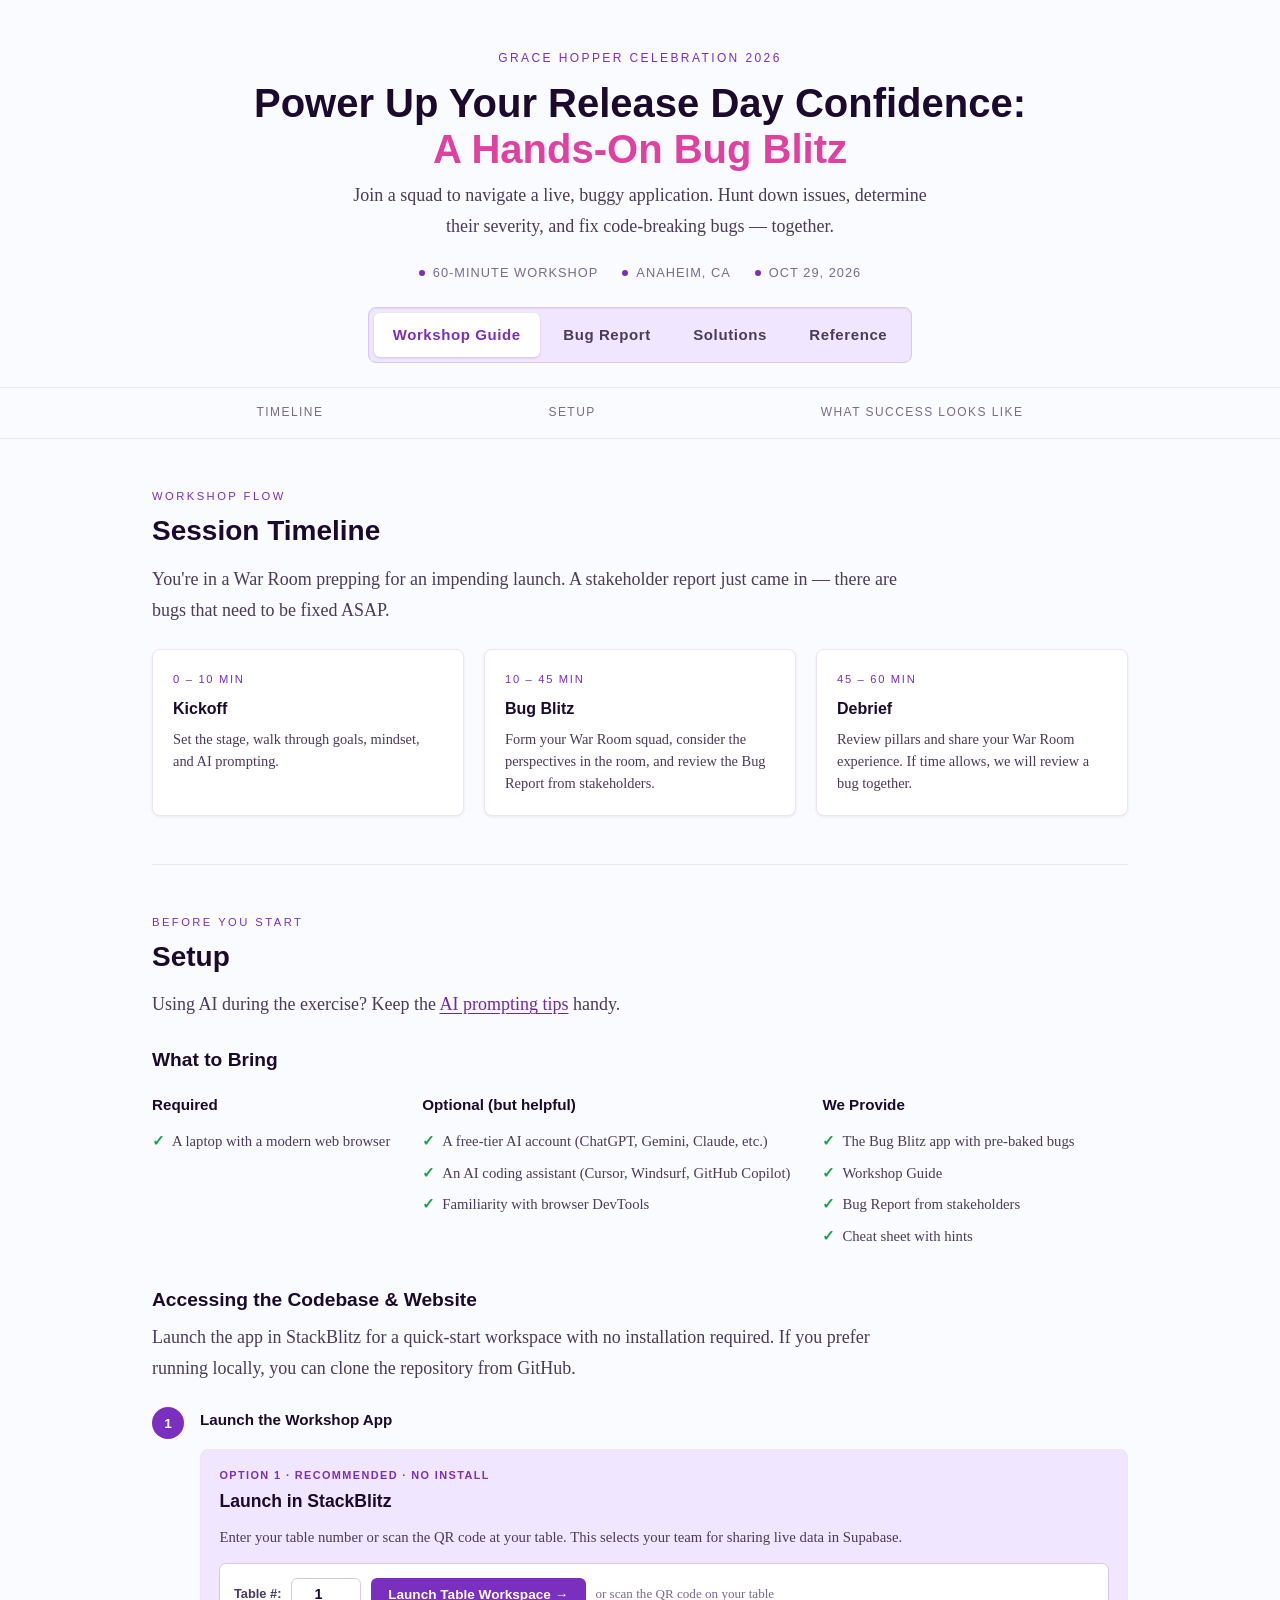
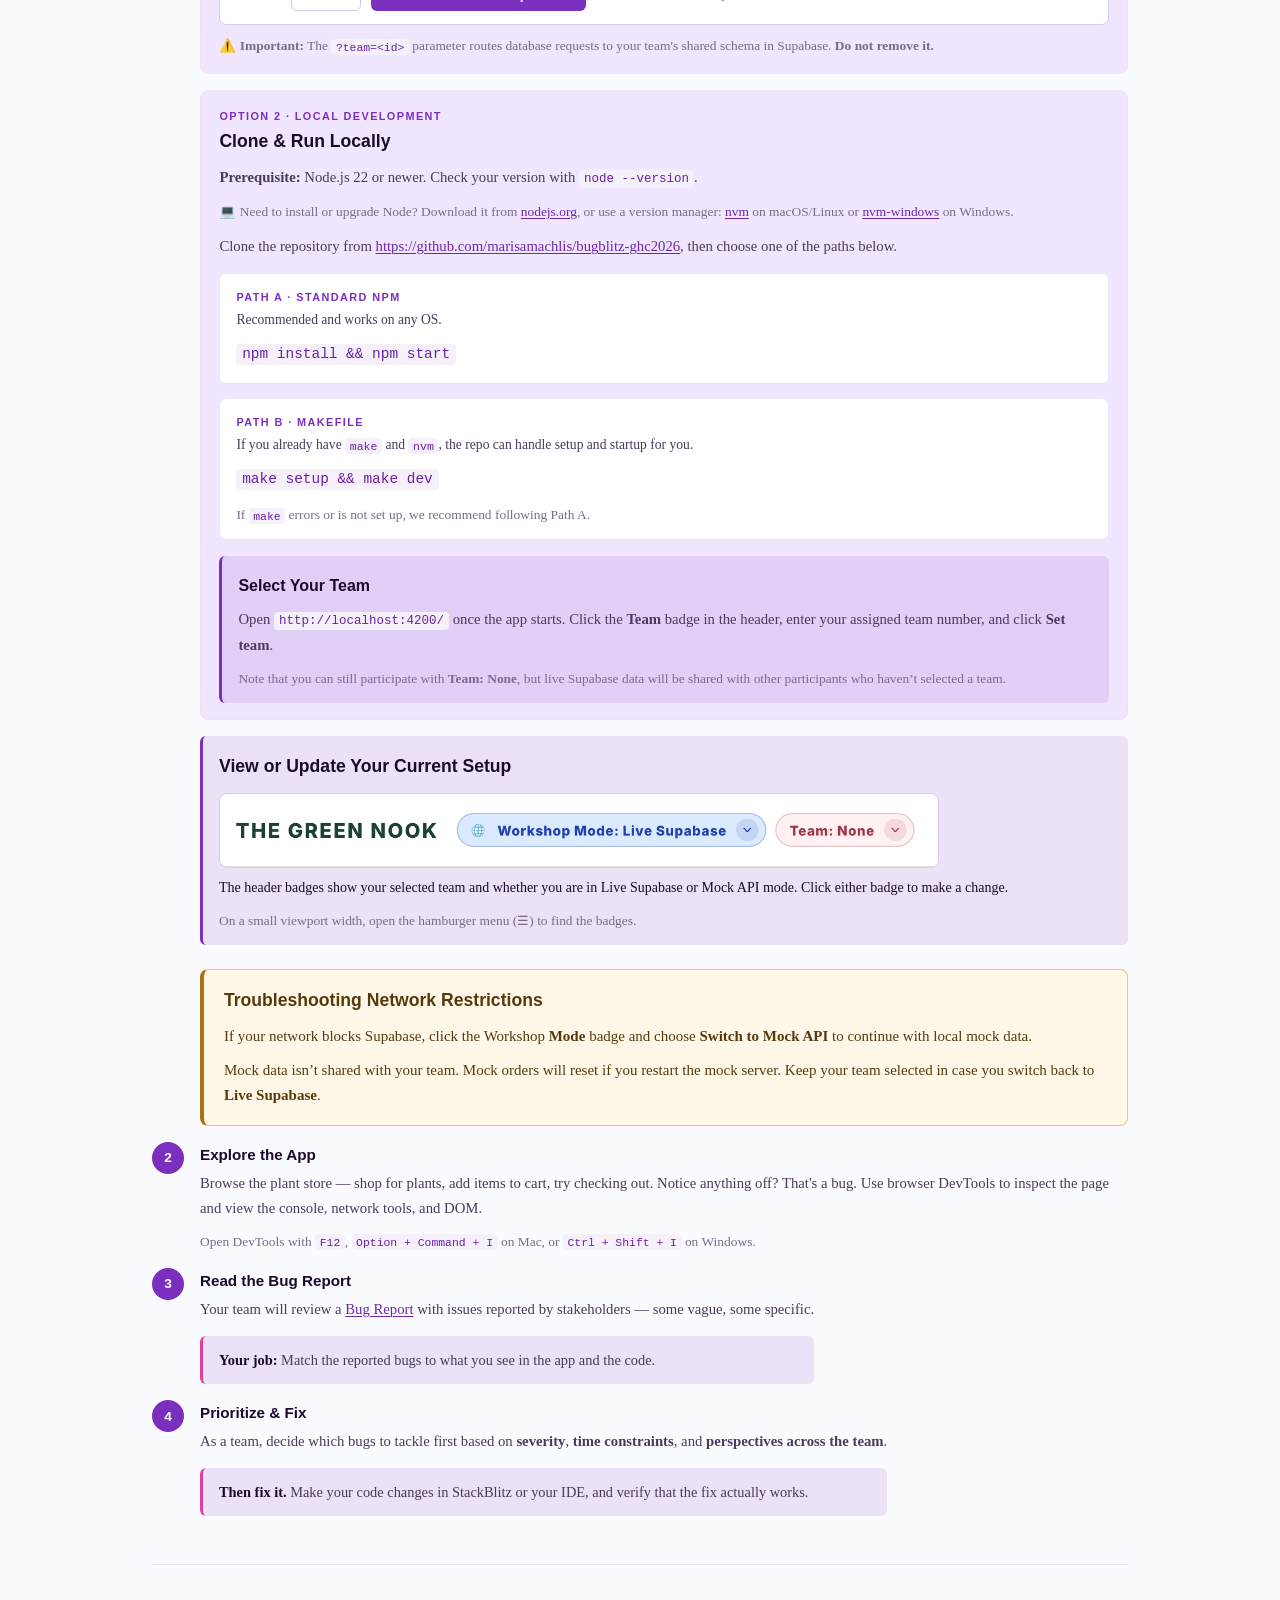
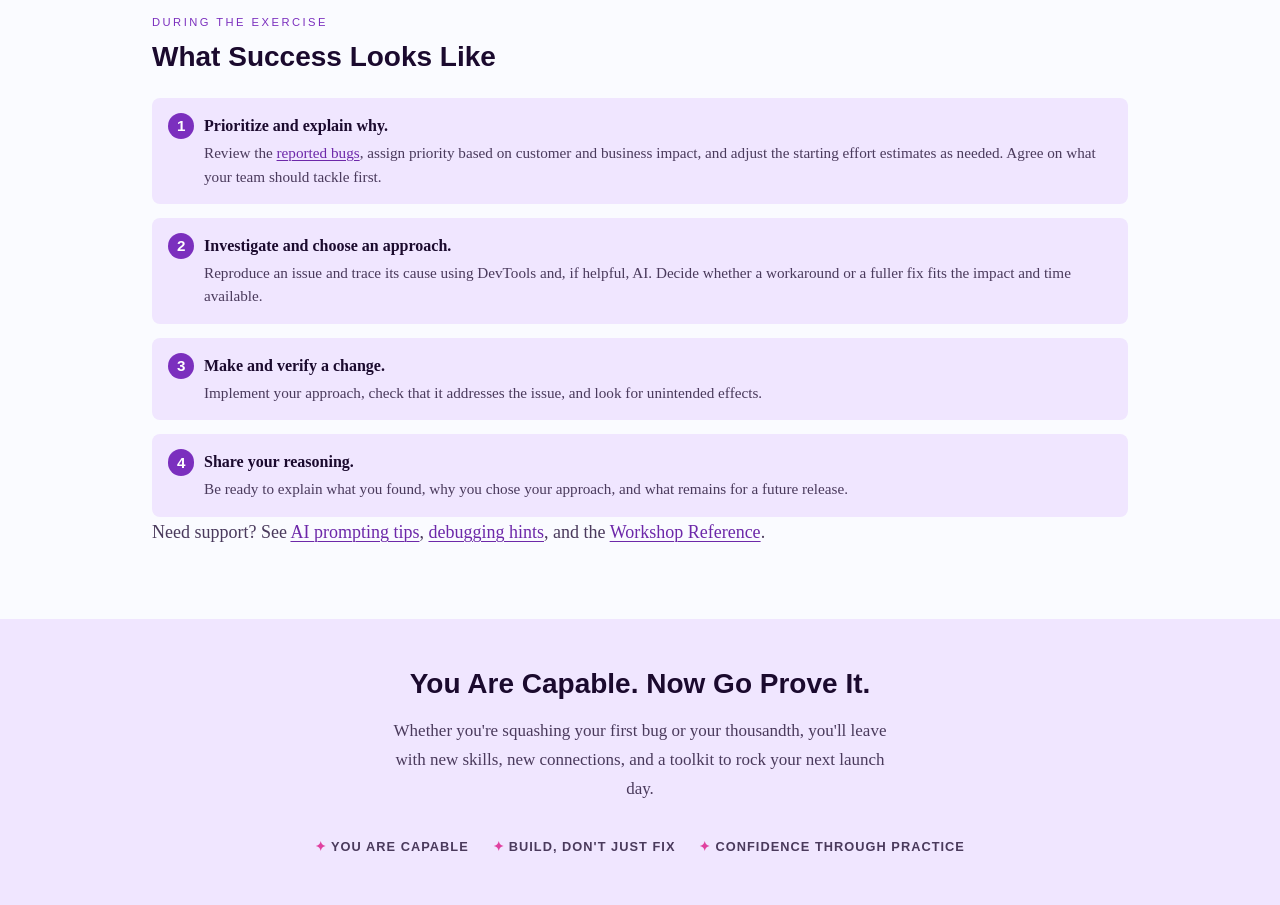
==== index.html @ c5ded57e "add hints and move some info to reference page" ====
<!DOCTYPE html>
<html data-page="index">
<meta charset="utf-8">
<meta name="viewport" content="width=device-width, initial-scale=1">
<title>BugBlitz Workshop Guide</title>
<link rel="stylesheet" href="styles.css">

<script src="app.js" defer></script>

<!-- Masthead -->
<div class="masthead">
  <div class="masthead-eyebrow">Grace Hopper Celebration 2026</div>
  <h1>Power Up Your Release Day Confidence:<br><em>A Hands-On Bug Blitz</em></h1>
  <p class="masthead-sub">Join a squad to navigate a live, buggy application. Hunt down issues, determine their severity, and fix code-breaking bugs — together.</p>
  <div class="masthead-meta">
    <span>60-Minute Workshop</span>
    <span>Anaheim, CA</span>
    <span>Oct 29, 2026</span>
  </div>
  <nav class="guide-nav" aria-label="Workshop guides">
    <a href="index.html" aria-current="page">Workshop Guide</a>
    <a href="bugs.html">Bug Report</a>
    <a href="solutions.html">Solutions</a>
    <a href="reference.html">Reference</a>
  </nav>
</div>

<!-- Section Nav -->
<nav class="section-nav" aria-label="Page sections">
  <div class="section-nav-inner">
    <a href="#timeline">Timeline</a>
    <a href="#setup">Setup</a>
    <a href="#exercise">What Success Looks Like</a>
  </div>
</nav>

<div class="content">

  <!-- Timeline -->
  <section id="timeline">
    <div class="section-label">Workshop Flow</div>
    <h2>Session Timeline</h2>
    <p class="lead">You're in a War Room prepping for an impending launch. A stakeholder report just came in — there are bugs that need to be fixed ASAP.</p>

    <div class="timeline">
      <div class="timeline-step">
        <div class="timeline-step-time">0 – 10 min</div>
        <h3>Kickoff</h3>
        <p>Set the stage, walk through goals, mindset, and AI prompting.</p>
      </div>
      <div class="timeline-step">
        <div class="timeline-step-time">10 – 45 min</div>
        <h3>Bug Blitz</h3>
        <p>Form your War Room squad, consider the perspectives in the room, and review the Bug Report from stakeholders.</p>
      </div>
      <div class="timeline-step">
        <div class="timeline-step-time">45 – 60 min</div>
        <h3>Debrief</h3>
        <p>Review pillars and share your War Room experience. If time allows, we will review a bug together.</p>
      </div>
    </div>
  </section>

  <!-- Setup (includes What to Bring + Accessing the Codebase) -->
  <section id="setup">
    <div class="section-label">Before You Start</div>
    <h2>Setup</h2>
    <p class="lead">Using AI during the exercise? Keep the <a href="reference.html#ai-tips">AI prompting tips</a> handy.</p>

    <h3 class="setup-subhead">What to Bring</h3>
    <div class="supplies-row">
      <div class="supplies-col">
        <h3>Required</h3>
        <ul>
          <li>A laptop with a modern web browser</li>
        </ul>
      </div>
      <div class="supplies-col">
        <h3>Optional (but helpful)</h3>
        <ul>
          <li>A free-tier AI account (ChatGPT, Gemini, Claude, etc.)</li>
          <li>An AI coding assistant (Cursor, Windsurf, GitHub Copilot)</li>
          <li>Familiarity with browser DevTools</li>
        </ul>
      </div>
      <div class="supplies-col">
        <h3>We Provide</h3>
        <ul>
          <li>The Bug Blitz app with pre-baked bugs</li>
          <li>Workshop Guide</li>
          <li>Bug Report from stakeholders</li>
          <li>Cheat sheet with hints</li>
        </ul>
      </div>
    </div>

    <h3 class="setup-subhead">Accessing the Codebase &amp; Website</h3>
    <p class="lead">Launch the app in StackBlitz for a quick-start workspace with no installation required. If you prefer running locally, you can clone the repository from GitHub.</p>

    <div class="setup-steps">

      <!-- Step 1: Launch -->
      <div class="setup-step">
        <div class="setup-step-content">
          <h3>Launch the Workshop App</h3>

          <div class="setup-option">
            <div class="setup-option-label">Option 1 · Recommended · No Install</div>
            <h4>Launch in StackBlitz</h4>

            <p>
              Enter your table number or scan the QR code at your table.
              This selects your team for sharing live data in Supabase.
            </p>

            <!-- Table Number Launcher -->
            <div class="table-launcher">
              <div class="table-launcher-row">
                <label for="table-input">Table #:</label>

                <input 
                  id="table-input" 
                  type="number" 
                  min="1" 
                  max="50"
                  value="1" 
                  aria-describedby="table-input-error"
                />

                <button 
                  type="button" 
                  data-launch-stackblitz
                >
                  Launch Table Workspace →
                </button>

                <span class="table-launcher-alt">
                  or scan the QR code on your table
                </span>
              </div>

              <!-- Field-level Inline Error Message -->
              <div 
                id="table-input-error" 
                role="alert"
                class="table-input-error"
              ></div>
            </div>

            <p class="setup-note">
              <strong>⚠️ Important:</strong>
              The <code>?team=&lt;id&gt;</code> parameter routes database requests
              to your team's shared schema in Supabase. <strong>Do not remove it.</strong>
            </p>
          </div>

          <div class="setup-option">
            <div class="setup-option-label">Option 2 · Local Development</div>
            <h4>Clone &amp; Run Locally</h4>

            <p>
              <strong>Prerequisite:</strong> Node.js 22 or newer.
              Check your version with <code>node --version</code>.
            </p>

            <p class="setup-note">
              💻 Need to install or upgrade Node? Download it from
              <a href="https://nodejs.org/">nodejs.org</a>, or use a version manager:
              <a href="https://github.com/nvm-sh/nvm">nvm</a> on macOS/Linux or
              <a href="https://github.com/coreybutler/nvm-windows">nvm-windows</a>
              on Windows.
            </p>

            <p>
              Clone the repository from 
              <a href="https://github.com/marisamachlis/bugblitz-ghc2026" target="_blank" rel="noopener noreferrer">https://github.com/marisamachlis/bugblitz-ghc2026</a>, 
              then choose one of the paths below.
            </p>

            <div class="setup-path">
              <div class="setup-path-label">Path A · Standard npm</div>
              <p>Recommended and works on any OS.</p>
              <pre><code>npm install &amp;&amp; npm start</code></pre>
            </div>

            <div class="setup-path">
              <div class="setup-path-label">Path B · Makefile</div>
              <p>
                If you already have <code>make</code> and <code>nvm</code>,
                the repo can handle setup and startup for you.
              </p>
              <pre><code>make setup &amp;&amp; make dev</code></pre>
              <p class="setup-note">
                If <code>make</code> errors or is not set up, we recommend following Path A.
              </p>
            </div>

            <div class="setup-connect setup-control-group">
              <h5>Select Your Team</h5>
              <p>Open <code>http://localhost:4200/</code> once the app starts. Click the
                <strong>Team</strong> badge in the header, enter your assigned team
                number, and click <strong>Set team</strong>.</p>
              <p class="setup-note">Note that you can still participate with <strong>Team: None</strong>, but live Supabase data will be shared with other participants who haven’t selected a team.</p>
            </div>
          </div>

          <div class="setup-connect setup-control-group">
            <h4>View or Update Your Current Setup</h4>
            <figure class="header-controls-guide">
              <img src="header-controls.png" width="1280" height="130"
                alt="The Green Nook app header with the Workshop Mode: Live Supabase and Team: None dropdown controls."
                loading="lazy" />
              <figcaption>The header badges show your selected team and whether you are in Live Supabase or Mock API mode. Click either badge to make a change.</figcaption>
            </figure>
            <p class="setup-note">On a small viewport width, open the hamburger menu (☰) to find the badges.</p>
          </div>

          <aside class="setup-troubleshooting" id="mock-api-mode" aria-labelledby="mock-api-heading">
            <h4 id="mock-api-heading">Troubleshooting Network Restrictions</h4>
            <p>If your network blocks Supabase, click the Workshop <strong>Mode</strong> badge and choose <strong>Switch to Mock API</strong> to continue with local mock data.</p>
            <p>Mock data isn’t shared with your team. Mock orders will reset if you restart the mock server. Keep your team selected in case you switch back to <strong>Live Supabase</strong>.</p>
          </aside>
        </div>
      </div>

      <!-- Step 2: Explore -->
      <div class="setup-step">
        <div class="setup-step-content">
          <h3>Explore the App</h3>
          <p>Browse the plant store — shop for plants, add items to cart, try checking out. Notice anything off? That's a bug. Use browser DevTools to inspect the page and view the console, network tools, and DOM.</p>
          <p class="setup-note">
            Open DevTools with
            <code>F12</code>,
            <code>Option + Command + I</code> on Mac, or
            <code>Ctrl + Shift + I</code> on Windows.
          </p>
        </div>
      </div>

      <!-- Step 3: Read -->
      <div class="setup-step">
        <div class="setup-step-content">
          <h3>Read the Bug Report</h3>

          <p>
            Your team will review a <a href="bugs.html" target="_blank" rel="noopener noreferrer">Bug Report</a> with issues reported by
            stakeholders — some vague, some specific.
          </p>

          <div class="setup-callout">
            <strong>Your job:</strong>
            Match the reported bugs to what you see in the app and the code.
          </div>
        </div>
      </div>

      <!-- Step 4: Prioritize -->
      <div class="setup-step">
        <div class="setup-step-content">
          <h3>Prioritize &amp; Fix</h3>

          <p>
            As a team, decide which bugs to tackle first based on
            <strong>severity</strong>, <strong>time constraints</strong>, and <strong>perspectives across the team</strong>.
          </p>

          <div class="setup-callout">
            <strong>Then fix it.</strong>
            Make your code changes in StackBlitz or your IDE, and verify
            that the fix actually works.
          </div>
        </div>
      </div>

    </div>
  </section>

  <section id="exercise">
    <div class="section-label">During the Exercise</div>
    <h2>What Success Looks Like</h2>
    <ol class="objectives-list">
      <li><strong>Prioritize and explain why.</strong> Review the <a href="bugs.html">reported bugs</a>, assign priority based on customer and business impact, and adjust the starting effort estimates as needed. Agree on what your team should tackle first.</li>
      <li><strong>Investigate and choose an approach.</strong> Reproduce an issue and trace its cause using DevTools and, if helpful, AI. Decide whether a workaround or a fuller fix fits the impact and time available.</li>
      <li><strong>Make and verify a change.</strong> Implement your approach, check that it addresses the issue, and look for unintended effects.</li>
      <li><strong>Share your reasoning.</strong> Be ready to explain what you found, why you chose your approach, and what remains for a future release.</li>
    </ol>
    <p class="lead">Need support? See <a href="reference.html#ai-tips">AI prompting tips</a>, <a href="reference.html#hints">debugging hints</a>, and the <a href="reference.html">Workshop Reference</a>.</p>
  </section>

</div>

<!-- Closing -->
<div class="closing">
  <h2>You Are Capable. Now Go Prove It.</h2>
  <p style="color: var(--text-secondary); max-width: 32rem; margin: 0 auto;">Whether you're squashing your first bug or your thousandth, you'll leave with new skills, new connections, and a toolkit to rock your next launch day.</p>
  <div class="closing-mantras">
    <span class="closing-mantra">You Are Capable</span>
    <span class="closing-mantra">Build, Don't Just Fix</span>
    <span class="closing-mantra">Confidence Through Practice</span>
  </div>
</div>
</html>
---- styles.css ----
/* Shared navigation, including explicit and system dark themes. */
@scope (html[data-page]) {
  /* Shared fonts, palette, and root behavior. */

  :scope {
    --font-display: 'Avenir Next Condensed', 'Arial Narrow', 'Trebuchet MS', sans-serif;
    --font-body: 'Charter', 'Georgia', 'Times New Roman', serif;
    --font-mono: 'SF Mono', 'Menlo', 'Consolas', 'Liberation Mono', monospace;
    --ground: #FAFBFF;
    --surface: #F0E6FF;
    --text-primary: #1B0A2E;
    --text-secondary: #4A3A5C;
    --text-muted: #7A6B8A;
    --accent: #7B2FBE;
    --accent-bright: #E040A0;
    --accent-glow: rgba(123, 47, 190, 0.12);
    --border: #D8C8EE;
    --border-light: #EDE4F7;
    --card-bg: #FFFFFF;
    --card-shadow: rgba(27, 10, 46, 0.08);
    --code-bg: #F5F0FA;
    --code-accent: #6B21A8;
    scroll-behavior: smooth;
  }

  @media (prefers-color-scheme: dark) {
  :scope:not([data-theme="light"]) {
    --ground: #0D0815;
    --surface: #1A1230;
    --text-primary: #F0E6FF;
    --accent: #A855F7;
    --accent-bright: #F472B6;
    --accent-glow: rgba(168, 85, 247, 0.15);
    --border: #2D2050;
    --border-light: #251A40;
    --card-bg: #161028;
    --card-shadow: rgba(0, 0, 0, 0.3);
    --code-accent: #C084FC;
  }
}

  :scope[data-theme="dark"] {
    --ground: #0D0815;
    --surface: #1A1230;
    --text-primary: #F0E6FF;
    --accent: #A855F7;
    --accent-bright: #F472B6;
    --accent-glow: rgba(168, 85, 247, 0.15);
    --border: #2D2050;
    --border-light: #251A40;
    --card-bg: #161028;
    --card-shadow: rgba(0, 0, 0, 0.3);
  }

  /* Navigation between guides */
  .guide-nav {
    --guide-hover-bg: rgba(255, 255, 255, 0.6);
    --guide-active-bg: var(--card-bg);
    --guide-active-text: var(--accent);
    display: inline-flex;
    justify-content: center;
    align-items: center;
    flex-wrap: wrap;
    max-width: 100%;
    gap: 0.25rem;
    margin: 1.5rem auto -0.5rem;
    padding: 0.3rem;
    background: var(--surface);
    border: 1px solid var(--border);
    border-radius: 8px;
    box-shadow: inset 0 1px 2px rgba(0, 0, 0, 0.06);
  }

  .guide-nav a {
    display: inline-flex;
    align-items: center;
    justify-content: center;
    min-height: 44px;
    padding: 0.5rem 1.2rem;
    border-radius: 6px;
    font-family: var(--font-display);
    font-size: 0.9375rem;
    font-weight: 700;
    letter-spacing: 0.04em;
    color: var(--text-secondary);
    text-decoration: none;
    transition: background-color 0.15s ease, color 0.15s ease;
  }

  .guide-nav a:hover {
    color: var(--text-primary);
    background: var(--guide-hover-bg);
  }

  .guide-nav a[aria-current="page"] {
    background: var(--guide-active-bg);
    color: var(--guide-active-text);
    box-shadow: 0 1px 3px var(--card-shadow), 0 1px 2px rgba(0, 0, 0, 0.08);
  }

  .guide-nav a:focus-visible {
    outline: 2px solid var(--accent);
    outline-offset: 2px;
  }

  :scope[data-theme="dark"] .guide-nav {
    --guide-hover-bg: rgba(255, 255, 255, 0.08);
    --guide-active-bg: #6b21a8;
    --guide-active-text: #ffffff;
  }

  @media (prefers-color-scheme: dark) {
    :scope:not([data-theme="light"]) .guide-nav {
      --guide-hover-bg: rgba(255, 255, 255, 0.08);
      --guide-active-bg: #6b21a8;
      --guide-active-text: #ffffff;
    }
}
}

/* Shared workshop/report tokens; page-specific differences remain below. */
@scope (html:is([data-page="bugs"], [data-page="index"], [data-page="reference"])) {
  :scope {
    --surface-alt: #E8DCF5;
    --nav-bg: rgba(250, 251, 255, 0.92);
    --severity-critical: #DC3545;
    --severity-major: #E8960C;
    --severity-minor: #0EA5A0;
    --severity-critical-bg: #FFF0F1;
    --severity-major-bg: #FFF8E6;
    --severity-minor-bg: #E6FAF9;
    --role-dev: #7B2FBE;
    --role-pm: #E040A0;
    --role-lead: #2563EB;
    --role-qa: #0EA5A0;
    --role-director: #9333EA;
    --role-support: #D97706;
    --role-design: #9D3774;
  }

  @media (prefers-color-scheme: dark) {
  :scope:not([data-theme="light"]) {
    --nav-bg: rgba(13, 8, 21, 0.92);
    --severity-critical-bg: #2A0A10;
    --severity-major-bg: #2A1E05;
    --severity-minor-bg: #0A2220;
  }
}

  :scope[data-theme="dark"] {
    --nav-bg: rgba(13, 8, 21, 0.92);
    --severity-critical-bg: #2A0A10;
    --severity-major-bg: #2A1E05;
    --severity-minor-bg: #0A2220;
  }
}

.severity-badge {
  flex-shrink: 0;
  width: 5.5rem;
  padding: 0.3rem 0;
  text-align: center;
  font-family: var(--font-display);
  font-size: 0.68rem;
  font-weight: 700;
  letter-spacing: 0.12em;
  text-transform: uppercase;
  border-radius: 4px;
}

.severity-badge.critical {
  background: var(--severity-critical-bg);
  color: var(--severity-critical);
}

.severity-badge.major {
  background: var(--severity-major-bg);
  color: var(--severity-major);
}

.severity-badge.minor {
  background: var(--severity-minor-bg);
  color: var(--severity-minor);
}

.effort-matrix {
  margin-top: 1.25rem;
  border-collapse: separate;
  border-spacing: 0.35rem;
  width: 100%;
  max-width: 40rem;
}

.effort-matrix th,
.effort-matrix td {
  padding: 0.6rem 0.75rem;
  text-align: center;
  font-size: 0.88rem;
  border-radius: 6px;
}

.effort-matrix th {
  font-family: var(--font-display);
  font-size: 0.75rem;
  letter-spacing: 0.1em;
  text-transform: uppercase;
  color: var(--text-muted);
  background: transparent;
  font-weight: 600;
}

.effort-matrix td {
  background: var(--surface);
  color: var(--text-secondary);
  font-size: 0.85rem;
  line-height: 1.35;
}

.effort-matrix td.quick-win {
  background: #6b21a8;
  color: #ffffff;
  font-weight: 600;
}

.effort-matrix td.quick-win > .board-guidance {
  color: #ffffff;
  font-weight: 700;
}

.effort-matrix .row-label {
  background: transparent;
  color: var(--text-primary);
  font-family: var(--font-display);
  font-weight: 700;
  letter-spacing: 0.06em;
  text-align: right;
  padding-right: 0.9rem;
}

@scope (html[data-page="bugs"]) {
:scope {
    --cat-css: #7B2FBE;
    --cat-css-bg: #F0E6FF;
    --cat-device: #02a0c7;
    --cat-device-bg: #e9fafa;
    --cat-interaction: #E8960C;
    --cat-interaction-bg: #FFF8E6;
    --cat-form: #DC3545;
    --cat-form-bg: #FFF0F1;
    --cat-search: #253EEB;
    --cat-search-bg: #EFF6FF;
    --cat-data: #059669;
    --cat-data-bg: #ECFDF5;
    --cat-tag-border: rgba(255, 255, 255, 0.12);
  }

  @media (prefers-color-scheme: dark) {
    :scope:not([data-theme="light"]) {
    --text-secondary: #ebe3f6;
    --text-muted: #8A7A9E;
    --code-bg: #1A1230;
    --cat-css: #E9D5FF;
    --cat-css-bg: rgba(216, 180, 254, 0.12);
    --cat-device: #BAE6FD;
    --cat-device-bg: rgba(125, 211, 252, 0.12);
    --cat-interaction: #ffefb0;
    --cat-interaction-bg: rgba(252, 211, 77, 0.12);
    --cat-form: #FECACA;
    --cat-form-bg: rgba(252, 165, 165, 0.12);
    --cat-search: #BFDBFE;
    --cat-search-bg: rgba(147, 197, 253, 0.12);
    --cat-data: #A7F3D0;
    --cat-data-bg: rgba(110, 231, 183, 0.12);
  }
}

  :scope[data-theme="dark"] {
    --text-secondary: #ebe3f6;
    --text-muted: #8A7A9E;
    --code-bg: #1A1230;
    --cat-device: #BAE6FD;
    --cat-device-bg: rgba(125, 211, 252, 0.12);
    --cat-interaction: #ffefb0;
    --cat-interaction-bg: rgba(252, 211, 77, 0.12);
    --cat-form: #FECACA;
    --cat-form-bg: rgba(252, 165, 165, 0.12);
    --cat-search: #BFDBFE;
    --cat-search-bg: rgba(147, 197, 253, 0.12);
    --cat-data: #A7F3D0;
    --cat-data-bg: rgba(110, 231, 183, 0.12);
  }

  *,
  *::before,
  *::after {
    box-sizing: border-box;
    margin: 0;
    padding: 0;
  }

  .bug-guide-card[id] {
    scroll-margin-top: 1rem;
  }

  body {
    background: var(--ground);
    color: var(--text-primary);
    font-family: var(--font-body);
    font-size: 1.0625rem;
    line-height: 1.7;
    -webkit-font-smoothing: antialiased;
  }

  /* Base link styling with higher contrast and clear focus/hover indicators */
  a {
    color: var(--primary-dark, var(--accent));
    text-decoration: underline;
    text-underline-offset: 0.15em;
    transition: color 0.15s ease, border-color 0.15s ease;
  }

  a:hover,
  a:focus-visible {
    color: var(--accent-bright);
    text-decoration: none;
  }

  code {
    font-family: var(--font-mono);
    font-size: 0.85em;
    background: var(--code-bg);
    padding: 0.15em 0.4em;
    border-radius: 4px;
    color: var(--accent-code);
  }

  .content {
    max-width: 64rem;
    margin: 0 auto;
    padding: 0 1.5rem 4rem;
  }

  .masthead {
    padding: 3rem 1.5rem 2rem;
    text-align: center;
    border-bottom: 1px solid var(--border-light);
  }

  .masthead-eyebrow {
    font-family: var(--font-display);
    font-size: 0.75rem;
    letter-spacing: 0.2em;
    text-transform: uppercase;
    color: var(--accent);
    margin-bottom: 0.75rem;
  }

  .masthead h1 {
    font-family: var(--font-display);
    font-size: clamp(1.75rem, 4vw, 2.5rem);
    font-weight: 700;
    line-height: 1.15;
    color: var(--text-primary);
    margin-bottom: 0.5rem;
  }

  .masthead-sub {
    font-size: 1.125rem;
    color: var(--text-secondary);
    max-width: 42rem;
    margin: 0 auto 1.25rem;
  }

  h2 {
    font-family: var(--font-display);
    font-size: clamp(1.35rem, 3vw, 1.75rem);
    font-weight: 700;
    color: var(--text-primary);
    margin-bottom: 1rem;
  }

  .lead {
    font-size: 1.125rem;
    color: var(--text-secondary);
    max-width: 48rem;
    margin: 2rem 0 0.5rem;
  }

  /* ── Table of contents ── */
  .toc {
    margin: 2rem 0 1rem;
    padding: 1.5rem;
    background: var(--card-bg);
    border: 1px solid var(--border-light);
    border-radius: 8px;
    box-shadow: 0 1px 3px var(--card-shadow);
  }

  .toc h2 {
    font-family: var(--font-display);
    font-size: 1rem;
    font-weight: 700;
    letter-spacing: 0.05em;
    text-transform: uppercase;
    color: var(--accent);
    margin-bottom: 1rem;
  }

  .toc ol {
    padding-left: 1.5rem;
    margin: 0;
  }

  .toc li {
    font-size: 0.95rem;
    color: var(--text-secondary);
    padding: 0.35rem 0;
    display: flex;
    align-items: center;
    flex-wrap: wrap;
    gap: 0.5rem;
  }

  .toc a {
    text-decoration: none;
  }

  .toc a:hover {
    text-decoration: underline;
  }

  .toc-tag {
    font-family: var(--font-display);
    font-size: 0.62rem;
    font-weight: 700;
    letter-spacing: 0.1em;
    text-transform: uppercase;
    padding: 0.15rem 0.5rem;
    border-radius: 4px;
    background: var(--surface);
    color: var(--accent);
    white-space: nowrap;
  }

  [data-priority="P1"] {
    --priority-bg: #fce9e7;
    --priority-text: #8b3029;
  }

  [data-priority="P2"] {
    --priority-bg: #fff2cc;
    --priority-text: #765300;
  }

  [data-priority="P3"] {
    --priority-bg: #eaf0f5;
    --priority-text: #40566b;
  }

  .priority-badge {
    background: var(--priority-bg);
    color: var(--priority-text);
  }

  .effort-badge {
    background: #e5efff;
    color: #214f96;
    border-color: #8eb3eb;
  }

  :scope[data-theme="dark"] .effort-badge {
    background: #203b60;
    color: #c2dcff;
    border-color: #608bc5;
  }

  @media (prefers-color-scheme: dark) {
    :scope:not([data-theme="light"]) .effort-badge {
      background: #203b60;
      color: #c2dcff;
      border-color: #608bc5;
    }
}

  .priority-badge,
  .effort-badge {
    display: inline-block;
    font-size: 0.72rem;
    font-weight: 600;
    padding: 0.15rem 0.45rem;
    border-radius: 4px;
  }

  :scope[data-theme="dark"] [data-priority="P1"] {
    --priority-bg: #462c30;
    --priority-text: #ffb9b2;
  }

  :scope[data-theme="dark"] [data-priority="P2"] {
    --priority-bg: #40351f;
    --priority-text: #f2d28b;
  }

  :scope[data-theme="dark"] [data-priority="P3"] {
    --priority-bg: #293743;
    --priority-text: #bacee0;
  }

  @media (prefers-color-scheme: dark) {
    :scope:not([data-theme="light"]) [data-priority="P1"] {
      --priority-bg: #462c30;
      --priority-text: #ffb9b2;
    }

    :scope:not([data-theme="light"]) [data-priority="P2"] {
      --priority-bg: #40351f;
      --priority-text: #f2d28b;
    }

    :scope:not([data-theme="light"]) [data-priority="P3"] {
      --priority-bg: #293743;
      --priority-text: #bacee0;
    }
}

  .triage-summary .effort-badge {
    margin-left: 0.4rem;
  }

  .toc-types {
    display: inline-flex;
    flex-wrap: wrap;
    gap: 0.25rem;
    margin: 0.2rem 0 0.2rem 0.35rem;
    vertical-align: middle;
  }

  .triage-table .toc-types .toc-tag {
    font-size: 0.6rem;
    letter-spacing: 0.04em;
  }

  .triage-summary {
    font-size: 0.78rem;
    color: var(--text-secondary);
  }

  .bug-guide-card>.triage-summary {
    display: inline-block;
    margin: 0 0 0.75rem;
  }

  .triage-prompts {
    margin: 1.5rem 0;
  }

  .triage-prompts h2,
  .exercise-goal h2 {
    font-family: var(--font-display);
    font-size: clamp(1.5rem, 3vw, 2rem);
    color: var(--text-primary);
    margin: 0 0 0.75rem;
  }

  .exercise-goal {
    margin-top: 3rem;
    padding-top: 2rem;
    border-top: 1px solid var(--border-light);
    scroll-margin-top: 5rem;
  }

  .exercise-goal p {
    color: var(--text-secondary);
    font-size: 0.95rem;
    line-height: 1.6;
  }

  .triage-prompts ol {
    list-style: none;
    counter-reset: obj;
    padding: 0;
    margin-top: 1.5rem;
    display: grid;
    gap: 0.85rem;
  }

  .triage-prompts ol li {
    counter-increment: obj;
    position: relative;
    padding: 1rem 1.25rem 1rem 3.25rem;
    background: var(--surface);
    border-radius: 8px;
    font-size: 0.95rem;
    color: var(--text-secondary);
    line-height: 1.55;
  }

  .triage-prompts ol li::before {
    content: counter(obj);
    position: absolute;
    left: 1rem;
    top: 0.95rem;
    width: 1.65rem;
    height: 1.65rem;
    border-radius: 50%;
    background: var(--accent);
    color: #ffffff;
    font-family: var(--font-display);
    font-weight: 700;
    font-size: 0.95rem;
    display: grid;
    place-items: center;
  }

  .triage-prompts ol li strong {
    color: var(--text-primary);
    display: block;
    margin-bottom: 0.15rem;
    font-size: 1rem;
  }

  .board-help,
  .board-status {
    font-size: 0.88rem;
    color: var(--text-secondary);
    margin: 0.75rem 0;
  }

  .matrix-scroll {
    overflow-x: auto;
    min-width: 0;
  }

  #triage-board,
  .triage-table tr {
    scroll-margin-top: 5rem;
  }

  .effort-matrix.triage-board {
    max-width: none;
    min-width: 550px;
    table-layout: fixed;
  }

  .triage-board th:first-child {
    width: 6rem;
  }

  .triage-board td {
    vertical-align: top;
    text-align: left;
  }

  .board-guidance {
    font-size: 0.78rem;
    margin-bottom: 0.75rem;
  }

  .board-tile {
    background: var(--card-bg);
    color: var(--text-primary);
    border: 1px solid var(--border-light);
    border-radius: 6px;
    padding: 0.5rem;
    margin-bottom: 0.4rem;
    text-align: left;

    display: flex;
    align-items: center;
    gap: 0.4rem;
  }

  .needs-triage {
    margin-top: 1rem;
    padding: 1rem;
    border: 1px solid var(--border-light);
    border-radius: 6px;
  }

  .needs-triage h4 {
    margin: 0;
    color: var(--text-primary);
  }

  .needs-triage>.board-tiles {
    display: grid;
    grid-template-columns: repeat(auto-fill, minmax(0, min(100%, var(--matrix-tile-width, 15rem))));
    gap: 0.5rem;
  }

  .board-tile-content {
    min-width: 0;
    font-size: 0.85rem;
    font-weight: 600;
  }

  .triage-missing {
    display: block;
    font-size: 0.72rem;
    font-weight: 400;
    color: var(--text-secondary);
    margin-top: 0.25rem;
  }

  .triage-missing[hidden] {
    display: none;
  }

  .board-drag-handle {
    display: inline-flex;
    align-items: center;
    justify-content: center;
    cursor: grab;
    color: var(--text-secondary);
    width: 2.75rem;
    min-height: 2.75rem;
    font-size: 1.5rem;
    line-height: 1;
    border-radius: 4px;
    user-select: none;
    flex-shrink: 0;
  }

  .board-drag-handle:hover,
  .board-drag-handle:active,
  .board-tile.dragging .board-drag-handle {
    background: #4c167a;
    color: #fff;
  }

  .board-drag-handle:active {
    cursor: grabbing;
  }

  .board-tile.drag-source {
    opacity: 0.45;
  }

  .board-tile.dragging {
    border-color: #8b5bb5;
    border-radius: 6px;
    box-shadow: inset 0 0 0 1px #8b5bb5;
  }

  .triage-board td.drop-target {
    border-radius: 6px;
    box-shadow: inset 0 0 0 2px var(--accent);
  }

  .board-tile>a {
    font-size: 0.85rem;
    font-weight: 600;
  }

  .triage-table {
    width: 100%;
    border-collapse: collapse;
    font-size: 0.9rem;
  }

  .triage-table th {
    text-align: left;
    font-size: 0.78rem;
    color: var(--text-secondary);
  }

  .triage-table th,
  .triage-table td {
    padding: 0.65rem 0.4rem;
    border-bottom: 1px solid var(--border-light);
  }

  .triage-table th:first-child {
    width: 100%;
  }

  .triage-value {
    font: inherit;
    font-size: 0.82rem;
    color: var(--text-primary);
    background: transparent;
    border: 1px solid transparent;
    border-radius: 4px;
    padding: 0.4rem 0.2rem;
    min-height: 2.5rem;
    cursor: pointer;
    max-width: 100%;
  }

  .triage-value:hover {
    background: var(--surface);
    border-color: var(--border-light);
  }

  .triage-value option {
    color: var(--text-primary);
    background: var(--card-bg);
  }

  .triage-table :focus-visible,
  .board-tile :focus-visible {
    outline: 2px solid var(--accent);
    outline-offset: 2px;
  }

  @media (max-width: 600px) {
    .triage-table thead {
      display: none;
    }

    .triage-table tr {
      display: grid;
      grid-template-columns: 1fr 1fr;
      padding: 0.6rem 0;
      border-bottom: 1px solid var(--border-light);
    }

    .triage-table td {
      border: 0;
      padding: 0.25rem;
    }

    .triage-table td:first-child {
      grid-column: 1 / -1;
    }

    .triage-table td[data-label]::before {
      content: attr(data-label);
      display: block;
      font-size: 0.75rem;
      color: var(--text-secondary);
      margin-bottom: 0.25rem;
    }

    .triage-value {
      width: 100%;
    }
}

  .bug-guide-filter-row {
    display: flex;
    align-items: center;
    gap: 0.75rem;
    margin-top: 0.75rem;
    flex-wrap: wrap;
  }

  .bug-guide-filter-row:first-of-type {
    margin-top: 1.25rem;
  }

  .bug-types-help {
    font-size: 0.8rem;
  }

  .bug-guide-filter-label {
    font-family: var(--font-display);
    font-size: 0.7rem;
    font-weight: 700;
    letter-spacing: 0.15em;
    text-transform: uppercase;
    color: var(--text-muted);
    min-width: 4.5rem;
  }

  .bug-guide-filters {
    display: flex;
    flex-wrap: wrap;
    gap: 0.5rem;
  }

  .bug-guide-filter {
    font-family: var(--font-display);
    font-size: 0.72rem;
    font-weight: 700;
    letter-spacing: 0.1em;
    text-transform: uppercase;
    padding: 0.4rem 0.85rem;
    border-radius: 100px;
    border: 1px solid var(--border);
    background: var(--card-bg);
    color: var(--text-secondary);
    cursor: pointer;
    transition: background 0.15s, color 0.15s, border-color 0.15s;
  }

  .bug-guide-filter:hover {
    border-color: var(--accent);
    color: var(--accent);
  }

  .bug-guide-filter.active {
    background: var(--accent);
    border-color: var(--accent);
    color: #fff;
  }

  .bug-guide-empty {
    display: none;
    padding: 2rem 1rem;
    text-align: center;
    color: var(--text-muted);
    font-style: italic;
    background: var(--surface);
    border-radius: 8px;
    margin-top: 1rem;
  }

  .bug-guide-empty.show {
    display: block;
  }

  .bug-guide-card.hidden {
    display: none;
  }

  .bug-guide-cards {
    display: flex;
    flex-direction: column;
    gap: 1.5rem;
    margin-top: 1.5rem;
  }

  .bug-guide-card {
    background: var(--card-bg);
    border: 1px solid var(--border-light);
    border-radius: 8px;
    padding: 1.75rem;
    box-shadow: 0 1px 3px var(--card-shadow);
    border-top: 3px solid var(--bug-guide-color, var(--accent));
  }

  .bug-guide-card-header {
    display: flex;
    align-items: center;
    gap: 0.5rem;
    margin-bottom: 0.5rem;
    flex-wrap: wrap;
  }

  .bug-guide-card-type {
    font-family: var(--font-display);
    font-size: 0.65rem;
    font-weight: 700;
    letter-spacing: 0.12em;
    text-transform: uppercase;
    padding: 0.2rem 0.6rem;
    border-radius: 4px;
    background: var(--bug-guide-bg, var(--severity-major-bg));
    color: var(--bug-guide-color, var(--severity-major));
  }

  .bug-guide-card-type.severity {
    background: var(--surface);
    color: var(--accent);
  }

  .reporter-line {
    display: flex;
    align-items: center;
    gap: 0.5rem;
    font-size: 0.82rem;
    color: var(--text-secondary);
    margin: 0.35rem 0 0.75rem;
  }

  .reporter-line strong {
    color: var(--text-primary);
    font-weight: 700;
  }

  .reporter-dot {
    display: inline-block;
    width: 0.55rem;
    height: 0.55rem;
    border-radius: 50%;
    background: var(--reporter-color, var(--accent));
    flex-shrink: 0;
  }

  .bug-guide-card h3 {
    font-family: var(--font-display);
    font-size: 1.05rem;
    font-weight: 700;
    color: var(--text-primary);
    margin-bottom: 0.15rem;
  }

  .bug-guide-card-symptom {
    font-size: 0.92rem;
    color: var(--text-secondary);
    line-height: 1.6;
    margin-bottom: 1rem;
    font-style: italic;
  }

  .bug-guide-address {
    display: grid;
    grid-template-columns: auto minmax(0, 1fr);
    gap: 0.35rem 1.25rem;
    margin: 0 0 1rem;
    padding: 0.75rem 1rem;
    background: var(--surface);
    border: 1px solid var(--border-light);
    border-radius: 6px;
    font-size: 0.9rem;
    line-height: 1.6;
  }

  .bug-guide-address dt {
    font-weight: 700;
    color: var(--text-primary);
  }

  .bug-guide-address dd {
    margin: 0;
    color: var(--text-secondary);
    overflow-wrap: anywhere;
  }

  @media (max-width: 400px) {
    .bug-guide-address {
      grid-template-columns: minmax(0, 1fr);
      gap: 0;
    }

    .bug-guide-address dd:not(:last-child) {
      margin-bottom: 0.5rem;
    }
}

  .bug-guide-repro {
    margin: 0 0 1rem;
  }

  .bug-guide-repro img {
    display: block;
    width: 100%;
    height: auto;
    border: 1px solid var(--border-light);
    border-radius: 6px;
  }

  .bug-guide-repro figcaption {
    margin-top: 0.35rem;
    color: var(--text-muted);
    font-size: 0.78rem;
    font-style: italic;
  }

  .bug-guide-sub {
    font-family: var(--font-display);
    font-size: 0.72rem;
    font-weight: 700;
    letter-spacing: 0.1em;
    text-transform: uppercase;
    color: var(--text-muted);
    margin: 1rem 0 0.35rem;
  }

  .bug-guide-sub:first-of-type {
    margin-top: 0;
  }

  .bug-guide-card ol {
    padding-left: 1.25rem;
    margin: 0;
  }

  .bug-guide-card ol li {
    font-size: 0.9rem;
    color: var(--text-secondary);
    line-height: 1.6;
    padding: 0.1rem 0;
  }

  .bug-guide-card .workshop-prompt {
    margin-top: 1rem;
    padding: 0.75rem 1rem;
    background: var(--accent-glow);
    border-left: 3px solid var(--accent);
    /* Adds a subtle structural accent line */
    border-radius: 0 6px 6px 0;
    font-size: 0.88rem;
    color: var(--text-secondary);
    line-height: 1.6;
  }

  .bug-guide-card .workshop-prompt strong {
    color: var(--accent);
  }

  .bug-guide-card-footer {
    display: flex;
    justify-content: flex-end;
    margin-top: 1rem;
    padding-top: 1rem;
    border-top: 1px solid var(--border-light);
  }

  .solution-link {
    font-family: var(--font-display);
    font-size: 0.75rem;
    font-weight: 700;
    letter-spacing: 0.1em;
    text-transform: uppercase;
    color: var(--accent);
    text-decoration: none;
    padding: 0.5rem 1rem;
    border: 1px solid var(--accent);
    border-radius: 100px;
    transition: all 0.15s;
  }

  .solution-link:hover {
    background: var(--accent);
    color: #fff;
  }

  /* Dark Mode Overrides for softer contrast */
  :scope[data-theme="dark"] .bug-guide-card .workshop-prompt {
    background: rgba(168, 85, 247, 0.07);
    /* Dimmed glow from 0.15 to 0.07 opacity */
    border-left-color: var(--accent-link, var(--accent));
    color: var(--text-secondary);
    /* Keeps prompt text soft (#C4B5D8) */
  }

  :scope[data-theme="dark"] .bug-guide-card .workshop-prompt strong {
    color: var(--accent-link, #D8B4FE);
    /* Ensures the bold key text uses high-contrast lavender */
  }

  @media (prefers-color-scheme: dark) {
    :scope:not([data-theme="light"]) .bug-guide-card .workshop-prompt {
      background: rgba(168, 85, 247, 0.07);
      border-left-color: var(--accent-link, var(--accent));
      color: var(--text-secondary);
    }

    :scope:not([data-theme="light"]) .bug-guide-card .workshop-prompt strong {
      color: var(--accent-link, #D8B4FE);
    }
}

  :scope[data-theme="dark"] .solution-link {
    color: var(--text-muted);
    /* Soft gray-purple (#8A7A9E) */
  }

  @media (prefers-color-scheme: dark) {
    :scope:not([data-theme="light"]) .solution-link {
      color: var(--text-muted);
    }

    :scope:not([data-theme="light"]) .solution-link:hover {
      background: rgba(191, 125, 253, 0.436);

    }
}

  @media (max-width: 600px) {
    .masthead {
      padding: 2rem 1rem 1.5rem;
    }

    .content {
      padding: 0 1rem 3rem;
    }

    .bug-guide-filter-label {
      min-width: auto;
    }
}

  /* ── Section nav (sticky) ── */
  .section-nav {
    position: sticky;
    top: 0;
    z-index: 100;
    background: var(--nav-bg);
    backdrop-filter: blur(12px);
    -webkit-backdrop-filter: blur(12px);
    border-bottom: 1px solid var(--border-light);
    overflow-x: auto;
    -webkit-overflow-scrolling: touch;
  }

  .section-nav-inner {
    display: flex;
    gap: 0;
    max-width: 64rem;
    margin: 0 auto;
    padding: 0 1rem;
  }

  .section-nav a {
    font-family: var(--font-display);
    font-size: 0.75rem;
    letter-spacing: 0.12em;
    text-transform: uppercase;
    text-decoration: none;
    color: var(--text-muted);
    padding: 0.875rem 1rem;
    white-space: nowrap;
    border-bottom: 2px solid transparent;
    transition: color 0.2s, border-color 0.2s;
    flex: 1 0 auto;
    text-align: center;
  }

  .section-nav a:hover,
  .section-nav a:focus-visible {
    color: var(--accent);
    border-bottom-color: var(--accent);
    outline: none;
  }

  /* ── Sections ── */
  section {
    padding: 3rem 0;
    border-bottom: 1px solid var(--border-light);
    scroll-margin-top: 4rem;
  }

  section:last-child {
    border-bottom: none;
  }

  .section-label {
    font-family: var(--font-display);
    font-size: 0.7rem;
    letter-spacing: 0.22em;
    text-transform: uppercase;
    color: var(--accent);
    margin-bottom: 0.5rem;
  }

  section>h2 {
    font-family: var(--font-display);
    font-size: clamp(1.35rem, 3vw, 1.75rem);
    font-weight: 700;
    line-height: 1.2;
    color: var(--text-primary);
    margin-bottom: 1rem;
  }

  section>h3 {
    font-family: var(--font-display);
    font-size: 1.1rem;
    font-weight: 600;
    color: var(--text-primary);
    margin-bottom: 0.5rem;
  }

  /* ── Severity guide + Priority × Effort matrix ── */
  .severity-list {
    display: flex;
    flex-direction: column;
    gap: 1rem;
    margin-top: 1.5rem;
  }

  .severity-row {
    display: flex;
    gap: 1rem;
    align-items: flex-start;
    background: var(--card-bg);
    border: 1px solid var(--border-light);
    border-radius: 8px;
    padding: 1.25rem;
    box-shadow: 0 1px 3px var(--card-shadow);
  }

  .severity-badge {
    flex-shrink: 0;
    width: 5.5rem;
    padding: 0.3rem 0;
    text-align: center;
    font-family: var(--font-display);
    font-size: 0.68rem;
    font-weight: 700;
    letter-spacing: 0.12em;
    text-transform: uppercase;
    border-radius: 4px;
  }

  .severity-badge.critical {
    background: var(--severity-critical-bg);
    color: var(--severity-critical);
  }

  .severity-badge.major {
    background: var(--severity-major-bg);
    color: var(--severity-major);
  }

  .severity-badge.minor {
    background: var(--severity-minor-bg);
    color: var(--severity-minor);
  }

  .severity-content h3 {
    font-size: 0.95rem;
    margin-bottom: 0.25rem;
  }

  .severity-content p {
    font-size: 0.9rem;
    color: var(--text-secondary);
    line-height: 1.55;
  }

  .severity-content .examples {
    margin-top: 0.5rem;
    font-size: 0.85rem;
    color: var(--text-muted);
  }

  .effort-matrix {
    margin-top: 1.25rem;
    border-collapse: separate;
    border-spacing: 0.35rem;
    width: 100%;
    max-width: 40rem;
  }

  .effort-matrix th,
  .effort-matrix td {
    padding: 0.6rem 0.75rem;
    text-align: center;
    font-size: 0.88rem;
    border-radius: 6px;
  }

  .effort-matrix th {
    font-family: var(--font-display);
    font-size: 0.75rem;
    letter-spacing: 0.1em;
    text-transform: uppercase;
    color: var(--text-muted);
    background: transparent;
    font-weight: 600;
  }

  .effort-matrix td {
    background: var(--surface);
    color: var(--text-secondary);
    font-size: 0.85rem;
    line-height: 1.35;
  }

  .effort-matrix td.quick-win {
    background: #6b21a8;
    color: #ffffff;
    font-weight: 600;
  }

  .effort-matrix td.quick-win>.board-guidance {
    color: #ffffff;
    font-weight: 700;
  }

  .effort-matrix .row-label {
    background: transparent;
    color: var(--text-primary);
    font-family: var(--font-display);
    font-weight: 700;
    letter-spacing: 0.06em;
    text-align: right;
    padding-right: 0.9rem;
  }

  /* Sticky Filter Toolbar */
  .bug-filter-toolbar {
    position: sticky;
    top: 2.8rem;
    /* Aligns directly below sticky .section-nav */
    z-index: 90;
    background: var(--nav-bg, #ffffff);
    backdrop-filter: blur(12px);
    -webkit-backdrop-filter: blur(12px);
    border-bottom: 1px solid var(--border-light, #e2e8f0);
    padding: 0.65rem 1.25rem;
    margin-bottom: 1.5rem;
    display: flex;
    align-items: center;
    justify-content: space-between;
    gap: 1rem;
    flex-wrap: wrap;
  }

  .filter-panel-content {
    display: flex;
    width: 100%;
    align-items: center;
    justify-content: space-between;
    gap: 1rem;
    flex-wrap: wrap;
  }

  .filter-panel-toggle {
    display: none;
  }

  .filter-group {
    display: flex;
    align-items: center;
    gap: 0.75rem;
    flex-wrap: wrap;
  }

  .filter-label {
    font-family: var(--font-display, sans-serif);
    font-size: 0.7rem;
    font-weight: 700;
    letter-spacing: 0.12em;
    text-transform: uppercase;
    color: var(--text-muted, #64748b);
  }

  .filter-pills {
    display: flex;
    gap: 0.35rem;
    flex-wrap: wrap;
  }

  .filter-divider {
    color: var(--border-light, #cbd5e1);
    font-size: 0.85rem;
    user-select: none;
  }

  .filter-selects {
    display: flex;
    gap: 0.5rem;
  }

  /* Compact Dropdowns */
  /* Base Dropdown Styling */
  .filter-dropdown {
    font-family: var(--font-display, sans-serif);
    font-size: 0.75rem;
    font-weight: 600;
    padding: 0.35rem 0.65rem;
    border-radius: 6px;
    border: 1px solid var(--border-light, #cbd5e1);
    background-color: var(--card-bg, #ffffff);
    color: var(--text-secondary, #334155);
    cursor: pointer;
    outline: none;
    transition: all 0.15s ease;
  }

  /* Active Selected Dropdown Highlight */
  .filter-dropdown.active {
    border-color: var(--accent, #2563eb);
    background-color: var(--accent-glow, #eff6ff);
    color: var(--accent, #2563eb);
    font-weight: 700;
  }

  /* Ensure options inside dropdown remain readable */
  .filter-dropdown option {
    background: var(--card-bg, #ffffff);
    color: var(--text-primary, #0f172a);
    font-weight: normal;
  }

  .filter-dropdown:hover,
  .filter-dropdown:focus {
    border-color: var(--accent, #2563eb);
  }

  /* Reset / Clear Button */
  .clear-filters-btn {
    background: none;
    border: none;
    color: var(--accent, #2563eb);
    font-size: 0.78rem;
    font-weight: 600;
    cursor: pointer;
    margin-left: 0.5rem;
    padding: 0.2rem 0.4rem;
    border-radius: 4px;
  }

  .clear-filters-btn:hover {
    background: rgba(37, 99, 235, 0.08);
    text-decoration: underline;
  }

  /* Hidden elements */
  .bug-guide-card.hidden {
    display: none !important;
  }

  .triage-table tbody tr.filtered-out {
    opacity: 0.25;
    transition: opacity 0.2s ease;
  }

  .triage-table tbody tr.filtered-out .triage-value {
    pointer-events: none;
  }

  /* Card visibility */
  .bug-guide-card.hidden {
    display: none !important;
  }

  /* Status counter */
  .filter-status {
    font-size: 0.82rem;
    color: var(--text-secondary);
    white-space: nowrap;
  }

  .filter-status strong {
    color: var(--accent);
  }

  .bug-guide-card-type.cat-css,
  .toc-tag.cat-css {
    background: var(--cat-css-bg);
    color: var(--cat-css);
  }

  .bug-guide-card-type.cat-device,
  .toc-tag.cat-device {
    background: var(--cat-device-bg);
    color: var(--cat-device);
  }

  .bug-guide-card-type.cat-interaction,
  .toc-tag.cat-interaction {
    background: var(--cat-interaction-bg);
    color: var(--cat-interaction);
  }

  .bug-guide-card-type.cat-form,
  .toc-tag.cat-form {
    background: var(--cat-form-bg);
    color: var(--cat-form);
  }

  .bug-guide-card-type.cat-search,
  .toc-tag.cat-search {
    background: var(--cat-search-bg);
    color: var(--cat-search);
  }

  .bug-guide-card-type.cat-data,
  .toc-tag.cat-data {
    background: var(--cat-data-bg);
    color: var(--cat-data);
  }

  .bug-guide-card-type,
  .toc-tag {
    border: 1px solid var(--cat-tag-border, transparent);
    transition: border-color 0.15s ease;
  }

  :scope[data-theme="dark"] .bug-guide-card-type,
  :scope[data-theme="dark"] .toc-tag {
    border-color: color-mix(in srgb, currentColor 30%, transparent);
  }

  @media (prefers-color-scheme: dark) {

    :scope:not([data-theme="light"]) .bug-guide-card-type,
    :scope:not([data-theme="light"]) .toc-tag {
      border-color: color-mix(in srgb, currentColor 30%, transparent);
    }
}

  @media (prefers-color-scheme: dark) {
    :scope:not([data-theme="light"]) {
      /* Use a brighter purple/pink in dark mode for a higher contrast ratio */
      --accent-link: #D8B4FE;
      --text-muted: #A190B8;
      /* Slightly lighter muted text for better readability */
    }
}

  :scope[data-theme="dark"] {
    --accent-link: #D8B4FE;
    --text-muted: #A190B8;
  }

  /* Apply the dark-mode accessible link variable */
  a {
    color: var(--accent-link, var(--accent));
  }

  /* Unselected State: Muted, italic text with a subtle solid outline */
  .triage-value:has(option:checked[value=""]) {
    color: var(--text-muted);
    font-style: italic;
    background: transparent;
    padding: 0.3rem 0.5rem;
    border-radius: 6px;
  }

  /* Hover/Focus refinement for unselected inputs */
  .triage-value:has(option:checked[value=""]):hover {
    border-color: var(--accent);
    color: var(--text-secondary);
  }

  .triage-table th:first-child {
    width: auto;
  }

  .triage-table th:nth-child(2),
  .triage-table td:nth-child(2),
  .triage-table th:nth-child(3),
  .triage-table td:nth-child(3) {
    min-width: 7.5rem;
    white-space: nowrap;
  }

  .triage-value {
    width: 100%;
  }

  /* Floating drawer toggle (small / split viewports) */
  .toc-drawer-toggle {
    display: inline-flex;
    width: 4rem;
    height: 7.5rem;
    align-items: center;
    justify-content: center;
    flex-direction: column;
    position: fixed;
    top: 50%;
    left: 0;
    bottom: auto;
    right: auto;
    z-index: 150;
    background: var(--accent, #2563eb);
    color: #ffffff;
    font-weight: 700;
    font-size: 0.85rem;
    padding: 0.75rem 0.25rem;
    border: none;
    border-radius: 0 8px 8px 0;
    box-shadow: 0 4px 14px rgba(0, 0, 0, 0.25);
    cursor: pointer;

    /* Hidden state before scrolling past inline TOC */
    opacity: 0;
    pointer-events: none;
    transform: translate(-100%, -50%);
    transition: opacity 0.25s ease, transform 0.25s ease;
  }

  /* Revealed when scrolled past the inline TOC */
  .toc-drawer-toggle.visible {
    opacity: 1;
    pointer-events: auto;
    transform: translate(0, -50%);
  }

  .drawer-tab-mark {
    display: flex;
    align-items: center;
    justify-content: center;
    gap: 0.2rem;
  }

  .drawer-tab-icon-frame {
    display: grid;
    place-items: center;
    width: 2rem;
    height: 2rem;
    border: 1px solid rgba(255, 255, 255, 0.8);
    border-radius: 4px;
    font-size: 1.5rem;
    line-height: 1;
  }

  .drawer-tab-arrow {
    font-size: 1.2rem;
    font-weight: 700;
    line-height: 1;
  }

  .sidebar-title {
  font-family: var(--font-display, sans-serif);
  font-size: 0.85rem;
  font-weight: 700;
  letter-spacing: 0.1em;
  text-transform: uppercase;
  color: var(--text-primary, #0f172a);
  margin: 0;
}

.sidebar-header {
  display: flex;
  align-items: center;
  justify-content: space-between;
  gap: 0.75rem;
  margin-bottom: 1rem;
}

.close-drawer-btn {
  display: grid;
  place-items: center;
  flex: 0 0 2rem;
  width: 2rem;
  height: 2rem;
  border: 1px solid var(--border);
  border-radius: 6px;
  background: var(--surface);
  color: var(--text-primary);
  font-family: var(--font-display);
  font-size: 1rem;
  line-height: 1;
  cursor: pointer;
  transition: background-color 0.15s ease, color 0.15s ease, border-color 0.15s ease;
}

.close-drawer-btn:hover,
.close-drawer-btn:focus-visible {
  border-color: var(--accent);
  background: var(--accent);
  color: #ffffff;
}

.close-drawer-btn:focus-visible {
  outline: 2px solid var(--accent-bright);
  outline-offset: 2px;
}

.toc-links {
  display: flex;
  flex-direction: column;
  gap: 0.4rem;
}

.toc-link {
  display: flex;
  align-items: flex-start;
  gap: 0.55rem;
  padding: 0.5rem 0.6rem;
  font-size: 0.82rem;
  line-height: 1.4;
  color: var(--text-secondary, #475569);
  text-decoration: none;
  border-radius: 6px;
  transition: background 0.15s ease, color 0.15s ease;
}

.toc-link:hover,
.toc-link:focus-visible {
  background: var(--accent-glow, #eff6ff);
  color: var(--accent, #2563eb);
}

.toc-bug-id {
  font-family: var(--font-display, sans-serif);
  font-size: 0.72rem;
  font-weight: 700;
  color: var(--text-muted, #64748b);
  background: var(--surface, #f1f5f9);
  padding: 0.1rem 0.35rem;
  border-radius: 4px;
  flex-shrink: 0;
  margin-top: 0.15rem;
}

.toc-link:hover .toc-bug-id {
  color: var(--accent, #2563eb);
  background: var(--card-bg, #ffffff);
}

.toc-bug-id.priority-badge,
.toc-link:hover .toc-bug-id.priority-badge {
  color: var(--priority-text);
  background: var(--priority-bg);
}

/* Off-canvas Drawer Panel Sliding from the Left */
.bug-guide-sidebar {
  position: fixed;
  top: 3.25rem;
  left: -280px; /* Hidden off the left edge */
  width: 260px;
  height: calc(100vh - 3.25rem);
  z-index: 200;
  background: var(--card-bg, #ffffff);
  box-shadow: 4px 0 20px rgba(0, 0, 0, 0.15); /* Shadow extends to the right */
  padding: 1.25rem;
  transition: left 0.25s ease-in-out;
  overflow-y: auto;
}

/* Drawer Open State */
.bug-guide-sidebar.open {
  left: 0 !important; /* Slide in from left */
}

/* Overlay Backdrop */
.sidebar-overlay {
  display: none;
  position: fixed;
  inset: 3.25rem 0 0;
  z-index: 190;
  background: rgba(0, 0, 0, 0.4);
  backdrop-filter: blur(2px);
}

.sidebar-overlay.show {
  display: block !important;
}

@media (max-width: 1439px) {
  .toc-drawer-toggle,
  .bug-guide-sidebar,
  .sidebar-overlay {
    display: none !important;
  }
}

/* --- LARGE VIEWPORTS (>= 1440px) --- */
@media (min-width: 1440px) {
  .toc-drawer-toggle,
  .sidebar-header,
  .sidebar-overlay {
    display: none !important;
  }

  .bug-guide-sidebar {
    position: fixed;
    top: 6rem;
    left: calc(50vw - 32rem - 200px);
    width: 180px;
    height: auto;
    max-height: calc(100vh - 7rem);
    box-shadow: none;
    background: transparent;
    padding: 0;
    overflow-y: auto;
    opacity: 0;
    visibility: hidden;
    pointer-events: none;
    transform: translateX(-0.75rem);
    transition: opacity 0.28s ease, transform 0.28s ease;
  }

  .bug-guide-sidebar.past-toc {
    opacity: 1;
    visibility: visible;
    pointer-events: auto;
    transform: translateX(0);
  }
}

@media (max-width: 767px) {
  .bug-filter-toolbar {
    display: block;
    padding: 0.5rem 1rem;
  }

  .filter-panel-toggle {
    display: flex;
    width: 100%;
    min-height: 2.75rem;
    align-items: center;
    justify-content: space-between;
    padding: 0.5rem 0.75rem;
    border: 1px solid var(--border);
    border-radius: 6px;
    background: var(--surface);
    color: var(--text-primary);
    font-family: var(--font-display);
    font-size: 0.9rem;
    font-weight: 700;
    text-align: left;
    cursor: pointer;
  }

  .filter-panel-toggle:focus-visible {
    outline: 2px solid var(--accent);
    outline-offset: 2px;
  }

  .filter-panel-chevron {
    font-size: 1.2rem;
    line-height: 1;
    transition: transform 0.2s ease;
  }

  .filter-panel-toggle[aria-expanded="true"] .filter-panel-chevron {
    transform: rotate(180deg);
  }

  .filter-panel-content {
    display: none;
    padding: 0.75rem 0.25rem 0.25rem;
  }

  .filter-panel-toggle[aria-expanded="true"] + .filter-panel-content {
    display: flex;
  }

  .filter-panel-content,
  .filter-group {
    align-items: flex-start;
    flex-direction: column;
  }

  .filter-group {
    gap: 0.65rem;
  }

  .filter-divider {
    display: none;
  }

  .filter-pills {
    display: flex;
    flex-wrap: wrap;
  }

  .filter-status {
    padding-top: 0.5rem;
  }
}

@media (prefers-reduced-motion: reduce) {
  .bug-guide-sidebar,
  .filter-panel-chevron {
    transition: none;
  }
}
}

/* Shared Workshop Guide and Reference styles. Keep their common components together. */
@scope (html:is([data-page="index"], [data-page="reference"])) {
/* ── Fonts ── */
  :scope {
    --success: #16A34A;
    --accent-link: #6D28A9;
    --accent-text: #7B2FBE;
  }

  /* ── Dark palette (system preference, no explicit stamp) ── */
  @media (prefers-color-scheme: dark) {
    :scope:not([data-theme="light"]) {
    --surface-alt: #221845;
    --text-secondary: #D6CBE5;
    --text-muted: #A190B8;
    --setup-glow: #161028;
    --severity-critical: #FF6B7A;
    --severity-major: #FFB84D;
    --severity-minor: #38D9D2;
    --role-dev: #B77CFF;
    --role-pm: #FF7BC5;
    --role-lead: #6EA8FF;
    --role-qa: #38D9D2;
    --role-director: #C084FC;
    --role-support: #FFB454;
    --role-design: #F0A3CF;
    --code-bg: #0a0518c2;
    --success: #4ADE80;
    --accent-link: #D8B4FE;
    --accent-text: #F0E6FF;
  }
}

  /* ── Dark palette (explicit toggle) ── */
  :scope[data-theme="dark"] {
    --surface-alt: #221845;
    --text-secondary: #D6CBE5;
    --text-muted: #A190B8;
    --setup-glow: #161028;
    --severity-critical: #FF6B7A;
    --severity-major: #FFB84D;
    --severity-minor: #38D9D2;
    --role-dev: #B77CFF;
    --role-pm: #FF7BC5;
    --role-lead: #6EA8FF;
    --role-qa: #38D9D2;
    --role-director: #C084FC;
    --role-support: #FFB454;
    --role-design: #F0A3CF;
    --code-accent: #C084FC;
    --code-bg: #0a0518c2;
    --success: #4ADE80;
    --accent-link: #D8B4FE;
    --accent-text: #F0E6FF;
  }

  /* ── Global link treatment ── */
  a {
    color: var(--accent-link, var(--accent));
    text-decoration: underline;
    text-decoration-thickness: 1px;
    text-underline-offset: 0.15em;
  }

  a:hover,
  a:focus-visible {
    color: var(--accent-bright);
  }

  *, *::before, *::after {
    box-sizing: border-box;
    margin: 0;
    padding: 0;
  }

  section[id] {
    scroll-margin-top: 3.5rem;
  }

  body {
    background: var(--ground);
    color: var(--text-primary);
    font-family: var(--font-body);
    font-size: 1.0625rem;
    line-height: 1.7;
    -webkit-font-smoothing: antialiased;
  }

  /* ── Masthead ── */
  .masthead {
    padding: 3rem 1.5rem 2rem;
    text-align: center;
    border-bottom: 1px solid var(--border-light);
  }

  .masthead-eyebrow {
    font-family: var(--font-display);
    font-size: 0.75rem;
    letter-spacing: 0.2em;
    text-transform: uppercase;
    color: var(--accent);
    margin-bottom: 0.75rem;
  }

  .masthead h1 {
    font-family: var(--font-display);
    font-size: clamp(1.75rem, 4vw, 2.5rem);
    font-weight: 700;
    line-height: 1.15;
    text-wrap: balance;
    color: var(--text-primary);
    margin-bottom: 0.5rem;
  }

  .masthead h1 em {
    font-style: normal;
    color: var(--accent-bright);
  }

  .masthead-sub {
    font-size: 1.125rem;
    color: var(--text-secondary);
    max-width: 38rem;
    margin: 0 auto 1.25rem;
  }

  .masthead-meta {
    display: flex;
    gap: 1.5rem;
    justify-content: center;
    flex-wrap: wrap;
    font-family: var(--font-display);
    font-size: 0.8rem;
    letter-spacing: 0.08em;
    text-transform: uppercase;
    color: var(--text-muted);
  }

  .masthead-meta span::before {
    content: '';
    display: inline-block;
    width: 6px;
    height: 6px;
    border-radius: 50%;
    background: var(--accent);
    margin-right: 0.5rem;
    vertical-align: middle;
  }

  /* ── Materials CTA cards ── */
  .materials-grid {
    display: grid;
    grid-template-columns: repeat(auto-fit, minmax(18rem, 1fr));
    gap: 1.25rem;
    margin-top: 1.5rem;
  }

  .material-card {
    display: block;
    text-decoration: none;
    background: var(--card-bg);
    border: 1px solid var(--border-light);
    border-left: 4px solid var(--accent);
    border-radius: 8px;
    padding: 1.5rem;
    box-shadow: 0 1px 3px var(--card-shadow);
    transition: transform 0.15s, box-shadow 0.15s, border-color 0.15s;
  }

  .material-card:hover {
    transform: translateY(-2px);
    box-shadow: 0 4px 12px var(--card-shadow);
    border-left-color: var(--accent-bright);
  }

  .material-card-eyebrow {
    font-family: var(--font-display);
    font-size: 0.68rem;
    letter-spacing: 0.15em;
    text-transform: uppercase;
    color: var(--text-muted);
    margin-bottom: 0.35rem;
  }

  .material-card h3 {
    font-family: var(--font-display);
    font-size: 1.1rem;
    font-weight: 700;
    color: var(--accent);
    margin-bottom: 0.35rem;
  }

  .material-card p {
    font-size: 0.92rem;
    color: var(--text-secondary);
    line-height: 1.55;
    margin: 0;
  }

  /* ── Sticky nav ── */
  .section-nav {
    position: sticky;
    top: 0;
    z-index: 100;
    background: var(--nav-bg);
    backdrop-filter: blur(12px);
    -webkit-backdrop-filter: blur(12px);
    border-bottom: 1px solid var(--border-light);
    overflow-x: auto;
    -webkit-overflow-scrolling: touch;
  }

  .section-nav-inner {
    display: flex;
    gap: 0;
    max-width: 64rem;
    margin: 0 auto;
    padding: 0 1rem;
  }

  .section-nav a {
    font-family: var(--font-display);
    font-size: 0.75rem;
    letter-spacing: 0.12em;
    text-transform: uppercase;
    text-decoration: none;
    color: var(--text-muted);
    padding: 0.875rem 1rem;
    white-space: nowrap;
    border-bottom: 2px solid transparent;
    transition: color 0.2s, border-color 0.2s;
    flex: 1 0 auto;
    text-align: center;
  }

  .section-nav a:hover,
  .section-nav a:focus-visible {
    color: var(--accent);
    border-bottom-color: var(--accent);
    outline: none;
  }

  /* ── Layout ── */
  .content {
    max-width: 64rem;
    margin: 0 auto;
    padding: 0 1.5rem;
  }

  section {
    padding: 3rem 0;
    border-bottom: 1px solid var(--border-light);
    scroll-margin-top: 4rem;
  }

  section:last-child {
    border-bottom: none;
  }

  .section-label {
    font-family: var(--font-display);
    font-size: 0.7rem;
    letter-spacing: 0.22em;
    text-transform: uppercase;
    color: var(--accent-text);
    margin-bottom: 0.5rem;
  }

  h2 {
    font-family: var(--font-display);
    font-size: clamp(1.35rem, 3vw, 1.75rem);
    font-weight: 700;
    line-height: 1.2;
    text-wrap: balance;
    color: var(--text-primary);
    margin-bottom: 1rem;
  }

  h3 {
    font-family: var(--font-display);
    font-size: 1.1rem;
    font-weight: 600;
    color: var(--text-primary);
    margin-bottom: 0.5rem;
  }

  p + p {
    margin-top: 0.75rem;
  }

  .lead {
    font-size: 1.125rem;
    color: var(--text-secondary);
    max-width: 48rem;
    margin-bottom: 1.5rem;
  }

  /* ── Timeline ── */
  .timeline {
    display: grid;
    grid-template-columns: repeat(auto-fit, minmax(13rem, 1fr));
    gap: 1.25rem;
    margin-top: 1.5rem;
  }

  .timeline-step {
    position: relative;
    background: var(--card-bg);
    border: 1px solid var(--border-light);
    border-radius: 8px;
    padding: 1.25rem;
    box-shadow: 0 1px 3px var(--card-shadow);
  }

  .timeline-step-time {
    font-family: var(--font-display);
    font-size: 0.7rem;
    letter-spacing: 0.15em;
    text-transform: uppercase;
    color: var(--accent);
    margin-bottom: 0.35rem;
  }

  .timeline-step h3 {
    font-size: 1rem;
    margin-bottom: 0.35rem;
  }

  .timeline-step p {
    font-size: 0.9rem;
    color: var(--text-secondary);
    line-height: 1.55;
  }

  /* ── Role cards ── */
  .roles-grid {
    display: grid;
    grid-template-columns: repeat(auto-fill, minmax(18rem, 1fr));
    gap: 1.25rem;
    margin-top: 1.5rem;
  }

  .role-card {
    background: var(--card-bg);
    border: 1px solid var(--border-light);
    border-radius: 8px;
    padding: 1.5rem;
    box-shadow: 0 1px 3px var(--card-shadow);
    border-left: 4px solid var(--role-color, var(--accent));
  }

  .role-card-title {
    font-family: var(--font-display);
    font-size: 1rem;
    font-weight: 700;
    color: var(--role-color, var(--accent));
    margin-bottom: 0.15rem;
  }

  .role-card-vibe {
    font-size: 0.85rem;
    font-style: italic;
    color: var(--text-muted);
    margin-bottom: 0.75rem;
  }

  .role-card p {
    font-size: 0.92rem;
    color: var(--text-secondary);
    line-height: 1.6;
    margin-bottom: 0.75rem;
  }

  .role-card-focus {
    font-family: var(--font-display);
    font-size: 0.7rem;
    letter-spacing: 0.1em;
    text-transform: uppercase;
    color: var(--text-muted);
    margin-bottom: 0.25rem;
  }

  .role-card-focus-text {
    font-size: 0.88rem;
    color: var(--text-secondary);
  }

  .role-card blockquote {
    margin-top: 0.75rem;
    padding: 0.6rem 0.85rem;
    background: var(--accent-glow);
    border-radius: 6px;
    font-size: 0.88rem;
    font-style: italic;
    color: var(--text-secondary);
  }

  .role-card blockquote::before {
    content: '"';
    font-size: 1.2rem;
    color: var(--accent);
    margin-right: 0.15rem;
  }

  /* ── Severity guide ── */
  .severity-list {
    display: flex;
    flex-direction: column;
    gap: 1rem;
    margin-top: 1.5rem;
  }

  .severity-row {
    display: flex;
    gap: 1rem;
    align-items: flex-start;
    background: var(--card-bg);
    border: 1px solid var(--border-light);
    border-radius: 8px;
    padding: 1.25rem;
    box-shadow: 0 1px 3px var(--card-shadow);
  }

  .severity-badge {
    flex-shrink: 0;
    width: 5.5rem;
    padding: 0.3rem 0;
    text-align: center;
    font-family: var(--font-display);
    font-size: 0.68rem;
    font-weight: 700;
    letter-spacing: 0.12em;
    text-transform: uppercase;
    border-radius: 4px;
  }

  .severity-badge.critical {
    background: var(--severity-critical-bg);
    color: var(--severity-critical);
  }

  .severity-badge.major {
    background: var(--severity-major-bg);
    color: var(--severity-major);
  }

  .severity-badge.minor {
    background: var(--severity-minor-bg);
    color: var(--severity-minor);
  }

  .severity-content h3 {
    font-size: 0.95rem;
    margin-bottom: 0.25rem;
  }

  .severity-content p {
    font-size: 0.9rem;
    color: var(--text-secondary);
    line-height: 1.55;
  }

  .severity-content .examples {
    margin-top: 0.5rem;
    font-size: 0.85rem;
    color: var(--text-muted);
  }

  /* ── Bug categories ── */
  .bug-categories {
    display: grid;
    grid-template-columns: repeat(auto-fill, minmax(14rem, 1fr));
    gap: 1rem;
    margin-top: 1.5rem;
  }

  .bug-cat {
    background: var(--card-bg);
    border: 1px solid var(--border-light);
    border-radius: 8px;
    padding: 1.25rem;
    box-shadow: 0 1px 3px var(--card-shadow);
    text-align: center;
  }

  .bug-cat-icon {
    font-size: 1.75rem;
    margin-bottom: 0.5rem;
  }

  .bug-cat h3 {
    font-size: 0.95rem;
    text-align: center;
    margin-bottom: 0.35rem;
  }

  .bug-cat p {
    font-size: 0.85rem;
    color: var(--text-secondary);
    line-height: 1.5;
  }

  /* ── Setup steps ── */
  .setup-steps {
    display: flex;
    flex-direction: column;
    gap: 1rem;
    margin-top: 1.5rem;
    counter-reset: step;
  }

  .setup-step {
    display: flex;
    gap: 1rem;
    align-items: flex-start;
  }

  .setup-step::before {
    counter-increment: step;
    content: counter(step);
    flex-shrink: 0;
    width: 2rem;
    height: 2rem;
    display: flex;
    align-items: center;
    justify-content: center;
    background: var(--accent);
    color: #fff;
    font-family: var(--font-display);
    font-size: 0.85rem;
    font-weight: 700;
    border-radius: 50%;
  }

  .setup-step-content h3 {
    font-size: 0.95rem;
    margin-bottom: 0.2rem;
  }

  .setup-step-content p {
    font-size: 0.92rem;
    color: var(--text-secondary);
  }

  code {
    font-family: var(--font-mono);
    font-size: 0.85em;
    background: var(--code-bg);
    padding: 0.15em 0.4em;
    border-radius: 4px;
    color: var(--code-accent);
  }

  /* ── Prompting framework (Brief · Audit · Own) ── */
  .prompt-framework-intro {
    margin-top: 1.75rem;
    font-size: 0.98rem;
    color: var(--text-secondary);
    line-height: 1.6;
  }

  .prompt-framework-intro strong {
    color: var(--text-primary);
  }

  .prompt-framework-grid {
    display: grid;
    grid-template-columns: repeat(auto-fit, minmax(15rem, 1fr));
    gap: 1rem;
    margin-top: 1rem;
  }

  .prompt-framework-card {
    padding: 1.25rem;
    background: var(--card-bg);
    border: 1px solid var(--border);
    border-radius: 10px;
    box-shadow: 0 1px 3px var(--card-shadow);
  }

  .prompt-framework-num {
    display: inline-block;
    font-family: var(--font-display);
    font-size: 0.72rem;
    letter-spacing: 0.12em;
    color: var(--accent-bright);
    text-transform: uppercase;
    margin-bottom: 0.25rem;
  }

  .prompt-framework-card h3 {
    font-size: 1.05rem;
    margin: 0 0 0.6rem;
    color: var(--text-primary);
  }

  .prompt-framework-card ul {
    margin: 0;
    padding-left: 1.15rem;
  }

  .prompt-framework-card li {
    font-size: 0.92rem;
    color: var(--text-secondary);
    line-height: 1.55;
    padding: 0.15rem 0;
  }

  /* ── AI tips ── */
  .ai-tips {
    display: flex;
    flex-direction: column;
    gap: 1.25rem;
    margin-top: 1.5rem;
  }

  .ai-tip {
    background: var(--card-bg);
    border: 1px solid var(--border-light);
    border-radius: 8px;
    padding: 1.5rem;
    box-shadow: 0 1px 3px var(--card-shadow);
  }

  .ai-tip h3 {
    font-size: 1rem;
    color: var(--accent);
    margin-bottom: 0.35rem;
  }

  .ai-tip p {
    font-size: 0.92rem;
    color: var(--text-secondary);
    line-height: 1.6;
  }

  .ai-tip .prompt-example {
    margin-top: 0.75rem;
    padding: 0.75rem 1rem;
    background: var(--code-bg);
    border-radius: 6px;
    font-family: var(--font-mono);
    font-size: 0.82rem;
    line-height: 1.5;
    color: var(--text-secondary);
    white-space: pre-wrap;
  }

  /* ── Hints callout ── */
  .hints-grid {
    display: grid;
    grid-template-columns: repeat(auto-fill, minmax(15rem, 1fr));
    gap: 1rem;
    margin-top: 1.5rem;
  }

  .hint-item {
    display: flex;
    gap: 0.75rem;
    align-items: flex-start;
    padding: 1rem;
    background: var(--surface);
    border-radius: 8px;
  }

  .hint-icon {
    flex-shrink: 0;
    font-size: 1.25rem;
    line-height: 1;
    margin-top: 0.1rem;
  }

  .hint-text {
    font-size: 0.92rem;
    color: var(--text-secondary);
    line-height: 1.5;
  }

  .hint-text strong {
    color: var(--text-primary);
  }

  /* ── Bug-Busting Mindset ── */
  .mindset-tagline,
  .objectives-tagline {
    margin-top: 1rem;
    padding: 0.9rem 1.25rem;
    background: var(--accent-glow);
    border-left: 3px solid var(--accent-bright);
    border-radius: 6px;
    font-style: italic;
    font-size: 1.05rem;
    color: var(--text-primary);
  }

  .mindset-grid {
    display: grid;
    grid-template-columns: repeat(auto-fit, minmax(15rem, 1fr));
    gap: 1rem;
    margin-top: 1.5rem;
  }

  .pillar-card {
    padding: 1.25rem;
    background: var(--card-bg);
    border: 1px solid var(--border);
    border-radius: 10px;
    box-shadow: 0 1px 3px var(--card-shadow);
  }

  .pillar-card-num {
    display: inline-block;
    font-family: var(--font-display);
    font-size: 0.72rem;
    letter-spacing: 0.12em;
    color: var(--accent-bright);
    text-transform: uppercase;
    margin-bottom: 0.25rem;
  }

  .pillar-card h3 {
    font-size: 1.05rem;
    margin: 0 0 0.35rem;
    color: var(--text-primary);
  }

  .pillar-card-subtitle {
    font-style: italic;
    font-size: 0.98rem;
    color: var(--accent);
    margin: 0 0 0.5rem;
  }

  .pillar-card p {
    font-size: 0.92rem;
    color: var(--text-secondary);
    line-height: 1.5;
    margin: 0;
  }

  /* ── Workshop Goals ── */
  .goals-grid {
    display: grid;
    grid-template-columns: repeat(auto-fit, minmax(14rem, 1fr));
    gap: 1rem;
    margin-top: 1.5rem;
  }

  .goal-card {
    display: flex;
    gap: 0.75rem;
    align-items: flex-start;
    padding: 1rem 1.1rem;
    background: var(--surface);
    border-radius: 10px;
  }

  .goal-icon {
    flex-shrink: 0;
    font-size: 1.6rem;
    line-height: 1;
    margin-top: 0.1rem;
  }

  .goal-card h3 {
    font-size: 0.98rem;
    margin: 0 0 0.25rem;
    color: var(--text-primary);
  }

  .goal-card p {
    font-size: 0.88rem;
    color: var(--text-secondary);
    line-height: 1.45;
    margin: 0;
  }

  /* ── Priority × Effort matrix ── */
  .effort-matrix {
    margin-top: 1.25rem;
    border-collapse: separate;
    border-spacing: 0.35rem;
    width: 100%;
    max-width: 40rem;
  }

  .effort-matrix th,
  .effort-matrix td {
    padding: 0.6rem 0.75rem;
    text-align: center;
    font-size: 0.88rem;
    border-radius: 6px;
  }

  .effort-matrix th {
    font-family: var(--font-display);
    font-size: 0.75rem;
    letter-spacing: 0.1em;
    text-transform: uppercase;
    color: var(--text-muted);
    background: transparent;
    font-weight: 600;
  }

  .effort-matrix td {
    background: var(--surface);
    color: var(--text-secondary);
    font-size: 0.85rem;
    line-height: 1.35;
  }

  .effort-matrix td.quick-win {
    background: var(--accent);
    color: #ffffff;
    font-weight: 600;
  }

  .effort-matrix .row-label {
    background: transparent;
    color: var(--text-primary);
    font-family: var(--font-display);
    font-weight: 700;
    letter-spacing: 0.06em;
    text-align: right;
    padding-right: 0.9rem;
  }

  /* ── Objectives list ── */
  .objectives-list {
    list-style: none;
    counter-reset: obj;
    padding: 0;
    margin-top: 1.5rem;
    display: grid;
    gap: 0.85rem;
  }

  .objectives-list li {
    counter-increment: obj;
    position: relative;
    padding: 1rem 1.25rem 1rem 3.25rem;
    background: var(--surface);
    border-radius: 8px;
    font-size: 0.95rem;
    color: var(--text-secondary);
    line-height: 1.55;
  }

  .objectives-list li::before {
    content: counter(obj);
    position: absolute;
    left: 1rem;
    top: 0.95rem;
    width: 1.65rem;
    height: 1.65rem;
    border-radius: 50%;
    background: var(--accent);
    color: #ffffff;
    font-family: var(--font-display);
    font-weight: 700;
    font-size: 0.95rem;
    display: grid;
    place-items: center;
  }

  .objectives-list li strong {
    color: var(--text-primary);
    display: block;
    margin-bottom: 0.15rem;
    font-size: 1rem;
  }

  /* ── AI split (excels vs needs push) ── */
  .ai-split {
    display: grid;
    grid-template-columns: 1fr 1fr;
    gap: 1rem;
    margin-bottom: 1.5rem;
  }

  .ai-split-card {
    padding: 1rem 1.1rem;
    background: var(--surface);
    border-radius: 8px;
  }

  .ai-split-card h3 {
    font-size: 0.92rem;
    margin: 0 0 0.5rem;
    color: var(--text-primary);
  }

  .ai-split-card ul {
    margin: 0;
    padding-left: 1.1rem;
  }

  .ai-split-card li {
    font-size: 0.88rem;
    color: var(--text-secondary);
    line-height: 1.5;
    margin-bottom: 0.25rem;
  }

  @media (max-width: 640px) {
    .ai-split {
      grid-template-columns: 1fr;
    }

    .effort-matrix {
      font-size: 0.8rem;
    }
}

  /* ── Setup sub-headings ── */
  .setup-subhead {
    font-family: var(--font-display);
    font-size: 1.2rem;
    color: var(--text-primary);
    margin-top: 2rem;
    margin-bottom: 0.35rem;
  }

  .setup-subhead:first-of-type {
    margin-top: 1rem;
  }

  /* ── Supplies ── */
  .supplies-row {
    display: flex;
    gap: 2rem;
    margin-top: 1rem;
    flex-wrap: wrap;
  }

  .supplies-col h3 {
    font-size: 0.95rem;
    margin-bottom: 0.5rem;
  }

  .supplies-col ul {
    list-style: none;
    padding: 0;
  }

  .supplies-col li {
    font-size: 0.92rem;
    color: var(--text-secondary);
    padding: 0.2rem 0;
    padding-left: 1.25rem;
    position: relative;
  }

  .supplies-col li::before {
    content: '✓';
    position: absolute;
    left: 0;
    color: var(--success);
    font-weight: 700;
  }

  /* ── Closing ── */
  .closing {
    text-align: center;
    padding: 3rem 1.5rem;
    background: var(--surface);
  }

  .closing-mantras {
    display: flex;
    gap: 1.5rem;
    justify-content: center;
    flex-wrap: wrap;
    margin-top: 1.25rem;

  display: flex;
  justify-content: center;
  gap: 1.5rem;
  flex-wrap: wrap;
  margin-top: 2rem;
}

.closing-mantra {
  position: relative;
  padding-left: 1rem;
  font-family: var(--font-display);
  font-size: 0.8rem;
  font-weight: 700;
  letter-spacing: 0.08em;
  text-transform: uppercase;
  color: var(--text-secondary);
}

.closing-mantra::before {
  content: "✦";
  position: absolute;
  left: 0;
  color: var(--accent-bright);
}

@media (max-width: 600px) {
  .closing-mantras {
    flex-direction: column;
    align-items: center;
    gap: 0.75rem;
  }
}

  /* ── Bug guide filters ── */
  .bug-guide-filter-row {
    display: flex;
    align-items: center;
    gap: 0.75rem;
    margin-top: 0.75rem;
    flex-wrap: wrap;
  }

  .bug-guide-filter-row:first-of-type {
    margin-top: 1.25rem;
  }

  .bug-guide-filter-label {
    font-family: var(--font-display);
    font-size: 0.7rem;
    font-weight: 700;
    letter-spacing: 0.15em;
    text-transform: uppercase;
    color: var(--text-muted);
    min-width: 4.5rem;
  }

  .bug-guide-filters {
    display: flex;
    flex-wrap: wrap;
    gap: 0.5rem;
  }

  .bug-guide-filter {
    font-family: var(--font-display);
    font-size: 0.72rem;
    font-weight: 700;
    letter-spacing: 0.1em;
    text-transform: uppercase;
    padding: 0.4rem 0.85rem;
    border-radius: 100px;
    border: 1px solid var(--border);
    background: var(--card-bg);
    color: var(--text-secondary);
    cursor: pointer;
    transition: background 0.15s, color 0.15s, border-color 0.15s;
  }

  .bug-guide-filter:hover {
    border-color: var(--accent);
    color: var(--accent);
  }

  .bug-guide-filter.active {
    background: var(--accent);
    border-color: var(--accent);
    color: #fff;
  }

  .bug-guide-empty {
    display: none;
    padding: 2rem 1rem;
    text-align: center;
    color: var(--text-muted);
    font-style: italic;
    background: var(--surface);
    border-radius: 8px;
    margin-top: 1rem;
  }

  .bug-guide-empty.show {
    display: block;
  }

  .bug-guide-card.hidden {
    display: none;
  }

  /* ── Bug guide cards ── */
  .bug-guide-cards {
    display: flex;
    flex-direction: column;
    gap: 1.5rem;
    margin-top: 1.5rem;
  }

  .bug-guide-card {
    background: var(--card-bg);
    border: 1px solid var(--border-light);
    border-radius: 8px;
    padding: 1.75rem;
    box-shadow: 0 1px 3px var(--card-shadow);
    border-top: 3px solid var(--bug-guide-color, var(--accent));
  }

  .bug-guide-card-header {
    display: flex;
    align-items: center;
    gap: 0.75rem;
    margin-bottom: 0.25rem;
    flex-wrap: wrap;
  }

  .bug-guide-card-type {
    font-family: var(--font-display);
    font-size: 0.65rem;
    font-weight: 700;
    letter-spacing: 0.12em;
    text-transform: uppercase;
    padding: 0.2rem 0.6rem;
    border-radius: 4px;
    background: var(--bug-guide-bg, var(--severity-major-bg));
    color: var(--bug-guide-color, var(--severity-major));
  }

  .bug-guide-card h3 {
    font-size: 1.05rem;
    margin-bottom: 0.1rem;
  }

  .bug-guide-card-symptom {
    font-size: 0.92rem;
    color: var(--text-secondary);
    line-height: 1.6;
    margin-bottom: 1rem;
    font-style: italic;
  }

  .bug-guide-sub {
    font-family: var(--font-display);
    font-size: 0.72rem;
    font-weight: 700;
    letter-spacing: 0.1em;
    text-transform: uppercase;
    color: var(--text-muted);
    margin-bottom: 0.35rem;
    margin-top: 1rem;
  }

  .bug-guide-sub:first-of-type {
    margin-top: 0;
  }

  .bug-guide-card ol {
    padding-left: 1.25rem;
    margin: 0;
  }

  .bug-guide-card ol li {
    font-size: 0.9rem;
    color: var(--text-secondary);
    line-height: 1.6;
    padding: 0.1rem 0;
  }

  .bug-guide-card .workshop-prompt {
    margin-top: 1rem;
    padding: 0.75rem 1rem;
    background: var(--accent-glow);
    border-radius: 6px;
    font-size: 0.88rem;
    color: var(--text-secondary);
    line-height: 1.6;
  }

  .bug-guide-card .workshop-prompt strong {
    color: var(--accent);
  }

  /* ── Inline form controls ── */
  .setup-step-content input[type="number"] {
    color: var(--text-primary);
    background: var(--card-bg);
    border-color: var(--border);
    color-scheme: light;
  }

  :scope[data-theme="dark"] .setup-step-content input[type="number"] {
    color-scheme: dark;
  }

  @media (prefers-color-scheme: dark) {
    :scope:not([data-theme="light"]) .setup-step-content input[type="number"] {
      color-scheme: dark;
    }
}

  /* ── Setup formatting ── */

.setup-step-content h4 {
  font-family: var(--font-display);
  font-size: 1.1rem;
  color: var(--text-primary);
  margin: 0.15rem 0 0.5rem;
}

.setup-step-content h5 {
  font-family: var(--font-display);
  font-size: 1rem;
  color: var(--text-primary);
  margin: 0.15rem 0 0.5rem;
}

.setup-option {
  margin-top: 1rem;
  padding: 1rem 1.15rem;
  background: var(--surface);
  border: 1px solid var(--border-light);
  border-radius: 8px;
}

.setup-option + .setup-option {
  margin-top: 1rem;
}

.setup-option-label,
.setup-path-label {
  font-family: var(--font-display);
  font-size: 0.68rem;
  font-weight: 700;
  letter-spacing: 0.13em;
  text-transform: uppercase;
  color: var(--accent-text);
}

.table-launcher {
  margin-top: 0.85rem;
  padding: 0.85rem;
  background: var(--card-bg);
  border: 1px solid var(--border);
  border-radius: 7px;
}

.table-launcher-row {
  display: flex;
  align-items: center;
  gap: 0.6rem;
  flex-wrap: wrap;
}

.table-launcher-row label {
  font-family: var(--font-display);
  font-size: 0.8rem;
  font-weight: 700;
  color: var(--text-secondary);
}

.table-launcher-row input {
  width: 70px;
  padding: 0.45rem 0.6rem;
  border: 1px solid var(--border);
  border-radius: 6px;
  background: var(--card-bg);
  color: var(--text-primary);
  font-size: 0.9rem;
  font-weight: 600;
  text-align: center;
}

.table-launcher-row button {
  background: var(--accent);
  color: #ffffff;
  font-family: var(--font-display);
  font-size: 0.85rem;
  font-weight: 700;
  padding: 0.55rem 1.1rem;
  border: none;
  border-radius: 6px;
  cursor: pointer;
  transition: opacity 0.2s, transform 0.15s;
}

.table-launcher-row button:hover {
  opacity: 0.9;
  transform: translateY(-1px);
}

.table-launcher-alt {
  font-size: 0.82rem;
  color: var(--text-muted);
}

.table-input-error {
  display: none;
  color: var(--severity-critical);
  font-size: 0.82rem;
  font-weight: 600;
  margin-top: 0.4rem;
}

.header-controls-guide {
  margin: 1.25rem 0 0.5rem;
}

.header-controls-guide img {
  display: block;
  width: 100%;
  max-width: 720px;
  height: auto;
  border: 1px solid var(--border);
  border-radius: 8px;
}

.header-controls-guide figcaption {
  margin-top: 0.5rem;
  font-size: 0.875rem;
}

.setup-note {
  margin-top: 0.7rem !important;
  font-size: 0.84rem !important;
  color: var(--text-muted) !important;
  line-height: 1.5 !important;
}

.setup-path {
  margin-top: 0.9rem;
  padding: 0.85rem 1rem;
  background: var(--card-bg);
  border: 1px solid var(--border-light);
  border-radius: 7px;
}

.setup-path p {
  margin-top: 0.25rem;
  font-size: 0.85rem;
  line-height: 1.5;
}

.setup-path pre {
  margin-top: 0.6rem;
}

.setup-connect {
  margin-top: 1rem;
  padding: 0.85rem 1rem;
  background: var(--setup-glow, var(--accent-glow));
  border-left: 3px solid var(--accent);
  border-radius: 6px;
}

.setup-connect ul {
  margin: 0.5rem 0 0;
  padding-left: 1.25rem;
}

.setup-connect li {
  font-size: 0.88rem;
  color: var(--text-secondary);
  line-height: 1.55;
  margin: 0.25rem 0;
}

/* Optional setup troubleshooting */
.setup-troubleshooting {
  margin-top: 1.5rem;
  padding: 1rem 1.25rem;
  background: #fff8e8;
  color: #573a0c;
  border: 1px solid #e6c779;
  border-left: 4px solid #ad720b;
  border-radius: 8px;
  scroll-margin-top: 4rem;
}

.setup-step-content .setup-troubleshooting h4 {
  color: inherit;
  margin: 0 0 0.5rem;
}

.setup-step-content .setup-troubleshooting p {
  color: inherit;
  font-size: 0.9375rem;
  margin: 0 0 0.5rem;
}

.setup-step-content .setup-troubleshooting p:last-child { margin-bottom: 0; }

:scope[data-theme="dark"] .setup-troubleshooting {
  background: #2b2114;
  color: #f4d9a5;
  border-color: #80612e;
}

@media (prefers-color-scheme: dark) {
  :scope:not([data-theme="light"]) .setup-troubleshooting {
    background: #2b2114;
    color: #f4d9a5;
    border-color: #80612e;
  }
}

.setup-callout {
  margin-top: 0.85rem;
  padding: 0.75rem 1rem;
  background: var(--accent-glow);
  border-left: 3px solid var(--accent-bright);
  border-radius: 6px;
  font-size: 0.9rem;
  color: var(--text-secondary);
}

.setup-control-group > :last-child {
  margin-bottom: 0;
}

.setup-control-group .header-controls-guide {
  margin-top: 0.75rem;
}

.setup-callout strong {
  color: var(--text-primary);
}

@media (max-width: 600px) {
  .table-launcher-row {
    align-items: stretch;
  }

  .table-launcher-row button {
    width: 100%;
  }

  .table-launcher-alt {
    width: 100%;
    margin-top: 0.15rem;
  }
}

  /* ── Responsive ── */
  @media (max-width: 600px) {
    .masthead {
      padding: 2rem 1rem 1.5rem;
    }

    .masthead-meta {
      flex-direction: column;
      gap: 0.5rem;
      align-items: center;
    }

    .severity-row {
      flex-direction: column;
    }

    .severity-badge {
      width: auto;
      align-self: flex-start;
    }

    .roles-grid {
      grid-template-columns: 1fr;
    }

    .timeline {
      grid-template-columns: 1fr;
    }

    section {
      padding: 2rem 0;
    }

    .content {
      padding: 0 1rem;
    }
}
}

@scope (html[data-page="solutions"]) {
:scope {
    --success: #16A34A;
    --diff-add-bg: #E6F9EC;
    --diff-add-text: #166534;
    --diff-remove-bg: #FFF0F1;
    --diff-remove-text: #991B1B;
  }

  @media (prefers-color-scheme: dark) {
    :scope:not([data-theme="light"]) {
    --text-secondary: #ebe3f6;
    --text-muted: #8A7A9E;
    --code-bg: #1A1230;
    --diff-add-bg: #0F2A18;
    --diff-add-text: #86EFAC;
    --diff-remove-bg: #2A0F13;
    --diff-remove-text: #FCA5A5;
  }
}

  :scope[data-theme="dark"] {
    --text-secondary: #ebe3f6;
    --text-muted: #8A7A9E;
    --code-bg: #1A1230;
    --diff-add-bg: #0F2A18;
    --diff-add-text: #86EFAC;
    --diff-remove-bg: #2A0F13;
    --diff-remove-text: #FCA5A5;
    --code-accent: #C084FC;
  }

  *, *::before, *::after { box-sizing: border-box; margin: 0; padding: 0; }

  .solution[id] { scroll-margin-top: 1rem; }

  body { background: var(--ground); color: var(--text-primary); font-family: var(--font-body); font-size: 1.0625rem; line-height: 1.7; -webkit-font-smoothing: antialiased; }

  a {
    color: var(--accent-link, var(--accent));
    text-decoration: underline;
    text-underline-offset: 0.15em;
    transition: color 0.15s ease, border-color 0.15s ease;
  }

  code { font-family: var(--font-mono); font-size: 0.85em; background: var(--code-bg); padding: 0.15em 0.4em; border-radius: 4px; color: var(--accent); }

  pre { font-family: var(--font-mono); font-size: 0.8rem; line-height: 1.55; background: var(--code-bg); color: var(--text-primary); padding: 0.9rem 1rem; border-radius: 6px; overflow-x: auto; margin: 0.5rem 0; }

  pre code { background: none; padding: 0; color: inherit; font-size: inherit; }

  .diff-add { background: var(--diff-add-bg); color: var(--diff-add-text); display: block; padding: 0 0.4em; }

  .diff-remove { background: var(--diff-remove-bg); color: var(--diff-remove-text); display: block; padding: 0 0.4em; text-decoration: line-through; text-decoration-color: rgba(0,0,0,0.2); }

  .content { max-width: 60rem; margin: 0 auto; padding: 0 1.5rem 4rem; }

  .masthead { padding: 3rem 1.5rem 2rem; text-align: center; border-bottom: 1px solid var(--border-light); }

  .masthead-eyebrow { font-family: var(--font-display); font-size: 0.75rem; letter-spacing: 0.2em; text-transform: uppercase; color: var(--accent); margin-bottom: 0.75rem; }

  .masthead h1 { font-family: var(--font-display); font-size: clamp(1.75rem, 4vw, 2.5rem); font-weight: 700; line-height: 1.15; color: var(--text-primary); margin-bottom: 0.5rem; }

  .masthead-sub { font-size: 1.125rem; color: var(--text-secondary); max-width: 42rem; margin: 0 auto 1.25rem; }

  .notice { margin: 2rem 0; padding: 1rem 1.25rem; background: var(--surface); border-left: 3px solid var(--accent); border-radius: 6px; font-size: 0.92rem; color: var(--text-secondary); }

  .notice strong { color: var(--accent); }

  .toc { margin: 2rem 0 3rem; padding: 1.5rem; background: var(--card-bg); border: 1px solid var(--border-light); border-radius: 8px; box-shadow: 0 1px 3px var(--card-shadow); }

  .toc h2 { font-family: var(--font-display); font-size: 1rem; font-weight: 700; letter-spacing: 0.05em; text-transform: uppercase; color: var(--accent); margin-bottom: 1rem; }

  .toc ol { padding-left: 1.5rem; margin: 0; }

  .toc li { font-size: 0.95rem; color: var(--text-secondary); padding: 0.35rem 0; }

  .toc a { text-decoration: none; }

  .toc a:hover { text-decoration: underline; }

  .solution { margin: 3rem 0; padding: 2rem; background: var(--card-bg); border: 1px solid var(--border-light); border-radius: 8px; box-shadow: 0 1px 3px var(--card-shadow); border-top: 3px solid var(--accent); }

  .solution-tag { display: inline-block; font-family: var(--font-display); font-size: 0.65rem; font-weight: 700; letter-spacing: 0.12em; text-transform: uppercase; padding: 0.2rem 0.6rem; border-radius: 4px; background: var(--surface); color: var(--accent); margin-bottom: 0.5rem; }

  .solution h2 { font-family: var(--font-display); font-size: 1.35rem; font-weight: 700; color: var(--text-primary); margin-bottom: 0.35rem; }

  .solution-bug-link { font-size: 0.88rem; color: var(--text-muted); text-decoration: none; }

  .solution-bug-link:hover { color: var(--accent); }

  .solution-section-label { font-family: var(--font-display); font-size: 0.7rem; font-weight: 700; letter-spacing: 0.15em; text-transform: uppercase; color: var(--text-muted); margin: 1.5rem 0 0.35rem; }

  .solution p { color: var(--text-secondary); font-size: 0.98rem; margin: 0.35rem 0; }

  .solution ul { padding-left: 1.25rem; margin: 0.5rem 0; }

  .solution ul li { color: var(--text-secondary); font-size: 0.95rem; padding: 0.15rem 0; }

  .solution .file-path { font-family: var(--font-mono); font-size: 0.8rem; color: var(--text-muted); margin-top: 0.5rem; }

  @media (max-width: 600px) {
    .masthead { padding: 2rem 1rem 1.5rem; }

    .content { padding: 0 1rem 3rem; }

    .solution { padding: 1.25rem; }
}

  code {
    font-family: var(--font-mono);
    font-size: 0.85em;
    background: var(--code-bg);
    padding: 0.15em 0.4em;
    border-radius: 4px;
    color: var(--code-accent); /* Updated from var(--accent) */
  }

  :scope[data-theme="dark"] .notice {
    background: rgba(168, 85, 247, 0.08); /* Softened glow */
  }

  @media (prefers-color-scheme: dark) {
    :scope:not([data-theme="light"]) {
      /* Use a brighter purple/pink in dark mode for a higher contrast ratio */
      --accent-link: #D8B4FE;
      --text-muted: #A190B8; /* Slightly lighter muted text for better readability */
    }
}

  :scope[data-theme="dark"] {
    --accent-link: #D8B4FE;
    --text-muted: #A190B8;
  }

  .toc {
  margin: 2rem 0 3rem;
  padding: 1.5rem;
  background: var(--card-bg);
  border: 1px solid var(--border-light);
  border-radius: 8px;
  box-shadow: 0 1px 3px var(--card-shadow);
}

.toc h2 {
  font-family: var(--font-display);
  font-size: 1rem;
  font-weight: 700;
  letter-spacing: 0.05em;
  text-transform: uppercase;
  color: var(--accent);
  margin-bottom: 1rem;
}

.toc ol {
  padding-left: 1.5rem;
  margin: 0;
}

.toc li {
  font-size: 0.95rem;
  color: var(--text-secondary);
  padding: 0.35rem 0;
}
}

/* Mobile triage: edit in the directory, read assignments by priority. */
html[data-page="bugs"] .triage-touch-copy,
html[data-page="bugs"] .matrix-effort-label { display: none; }

@media (max-width: 700px), (pointer: coarse) {
  html[data-page="bugs"] .board-drag-handle,
  html[data-page="bugs"] .triage-pointer-copy { display: none; }

  html[data-page="bugs"] .triage-touch-copy { display: inline; }
}

@media (max-width: 700px) {
  html[data-page="bugs"] .effort-matrix.triage-board { display: block; width: 100%; min-width: 0; border-spacing: 0; }

  html[data-page="bugs"] .triage-board thead { display: none; }

  html[data-page="bugs"] .triage-board tbody { display: block; }

  html[data-page="bugs"] .triage-board tr { display: grid; grid-template-columns: minmax(0, 1fr); gap: 0.5rem; margin-bottom: 1.25rem; }

  html[data-page="bugs"] .triage-board th.row-label { display: block; width: auto; text-align: left; padding: 0.5rem 0; }

  html[data-page="bugs"] .triage-board td { display: block; width: auto; min-width: 0; height: auto; padding: 0.75rem; }

  html[data-page="bugs"] .matrix-effort-label { display: block; font-weight: 700; font-size: 0.85rem; margin-bottom: 0.35rem; }

  html[data-page="bugs"] .needs-triage > .board-tiles { grid-template-columns: minmax(0, 1fr); }

  html[data-page="bugs"] .board-tile-content { overflow-wrap: anywhere; }
}


/* Optional, progressively disclosed help stays with its bug report. */
@scope (html[data-page="bugs"]) {
  .hints-intro {
    padding: 0.85rem 1rem;
    border-left: 3px solid var(--accent);
    background: var(--surface);
    color: var(--text-primary);
  }

  .bug-hints {
    margin-top: 1.25rem;
    padding: 0.85rem 1rem;
    border: 1px solid var(--border);
    border-radius: 8px;
    background: var(--ground);
    color: var(--text-primary);
  }

  .bug-hints summary {
    cursor: pointer;
    font-family: var(--font-body);
    font-weight: 600;
    line-height: 1.5;
    padding: 0.35rem 0;
  }

  .bug-hints summary:focus-visible {
    outline: 2px solid var(--accent);
    outline-offset: 4px;
    border-radius: 2px;
  }

  .bug-hints .hints-help {
    color: var(--text-secondary);
    font-size: 0.9rem;
    margin: 0.65rem 0;
  }

  .bug-hint {
    border-top: 1px solid var(--border);
    padding: 0.5rem 0;
  }

  .bug-hint[hidden] { display: none; }
  .bug-hint p { margin: 0.5rem 0; line-height: 1.65; }
}


@scope (html[data-page="bugs"]) {
  .exercise-notice {
    --notice-bg: #fff8e6;
    --notice-border: #b77900;
    --notice-text: #624000;
    padding: 1rem 1.15rem;
    margin: 1rem 0;
    border: 1px solid var(--notice-border);
    border-left-width: 5px;
    border-radius: 6px;
    background: var(--notice-bg);
    color: var(--notice-text);
    line-height: 1.65;
  }

  .exercise-notice-label {
    display: block;
    margin-bottom: 0.35rem;
    font-family: var(--font-display);
    font-weight: 700;
    font-size: 0.85rem;
    letter-spacing: 0.06em;
    text-transform: uppercase;
  }

  :scope[data-theme="dark"] .exercise-notice {
    --notice-bg: #302414;
    --notice-border: #dca642;
    --notice-text: #ffe1a3;
  }

  @media (prefers-color-scheme: dark) {
    :scope:not([data-theme="light"]) .exercise-notice {
      --notice-bg: #302414;
      --notice-border: #dca642;
      --notice-text: #ffe1a3;
    }
  }
}
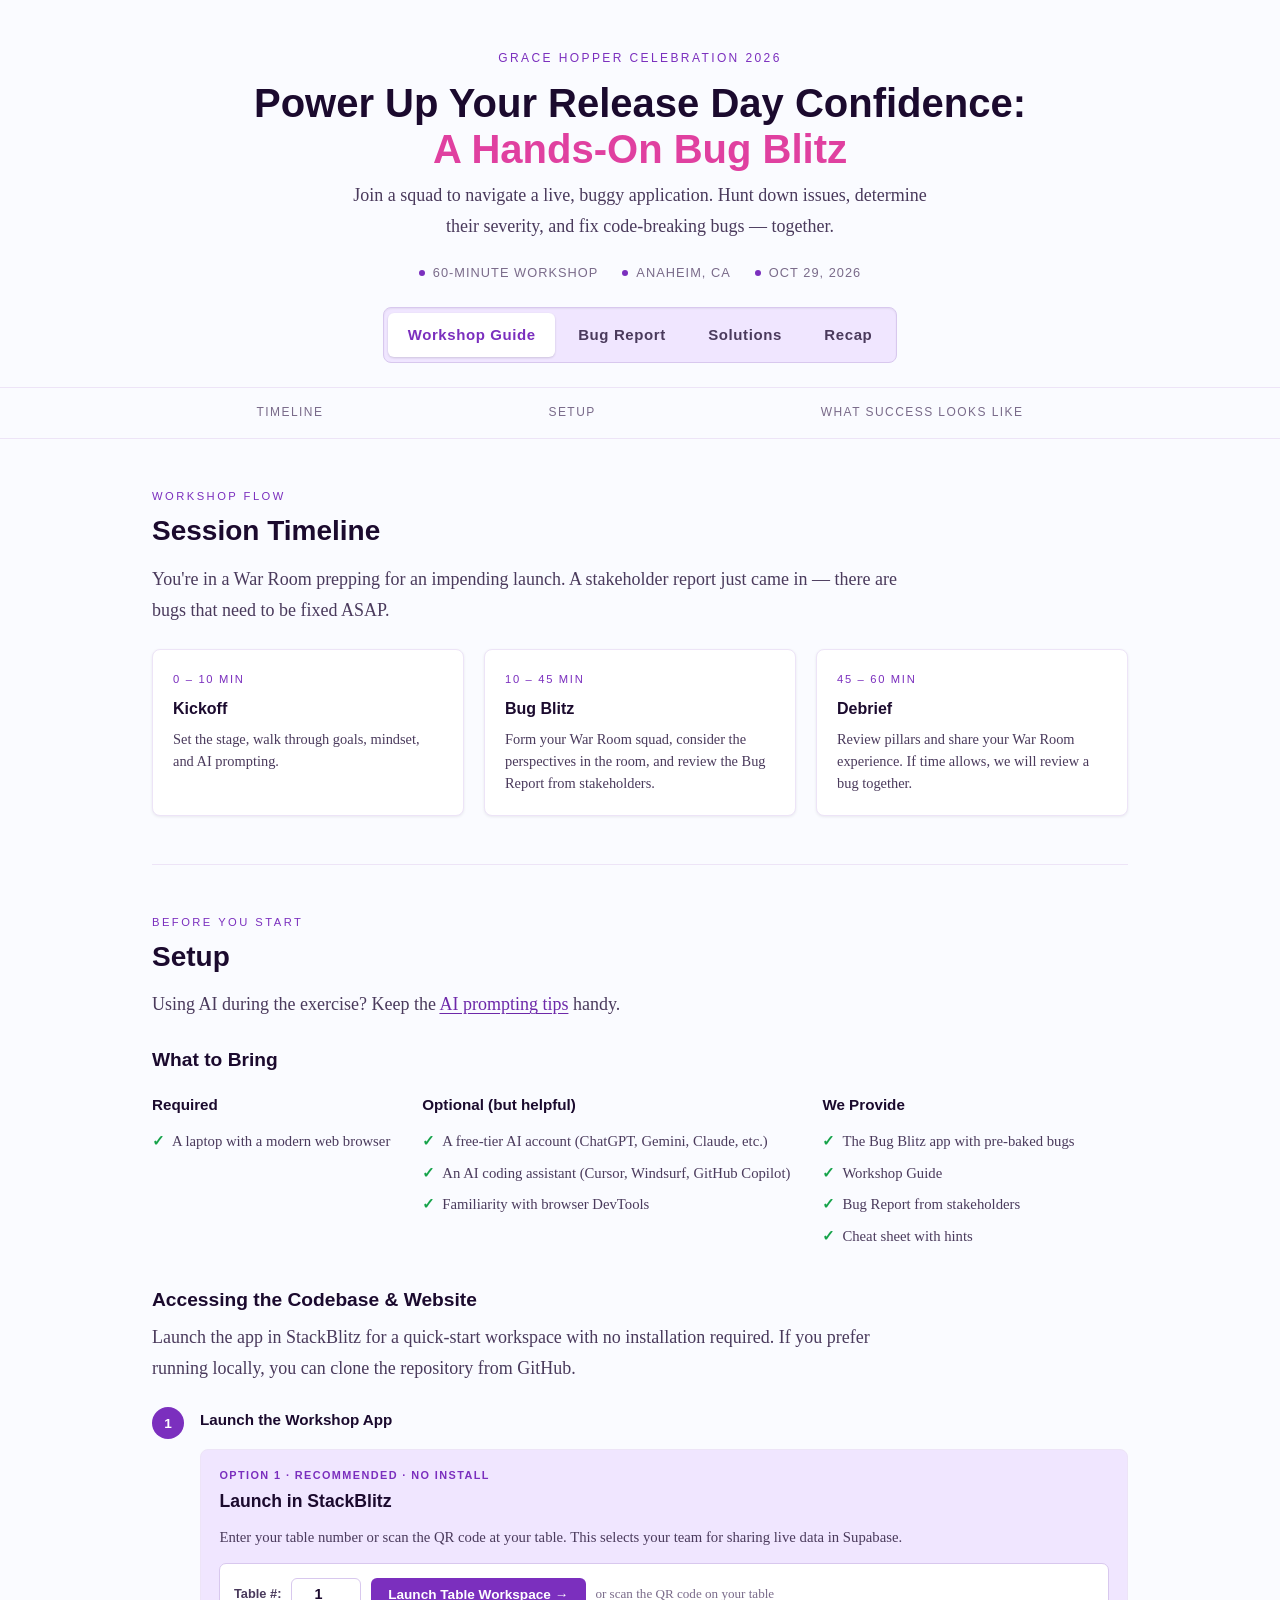
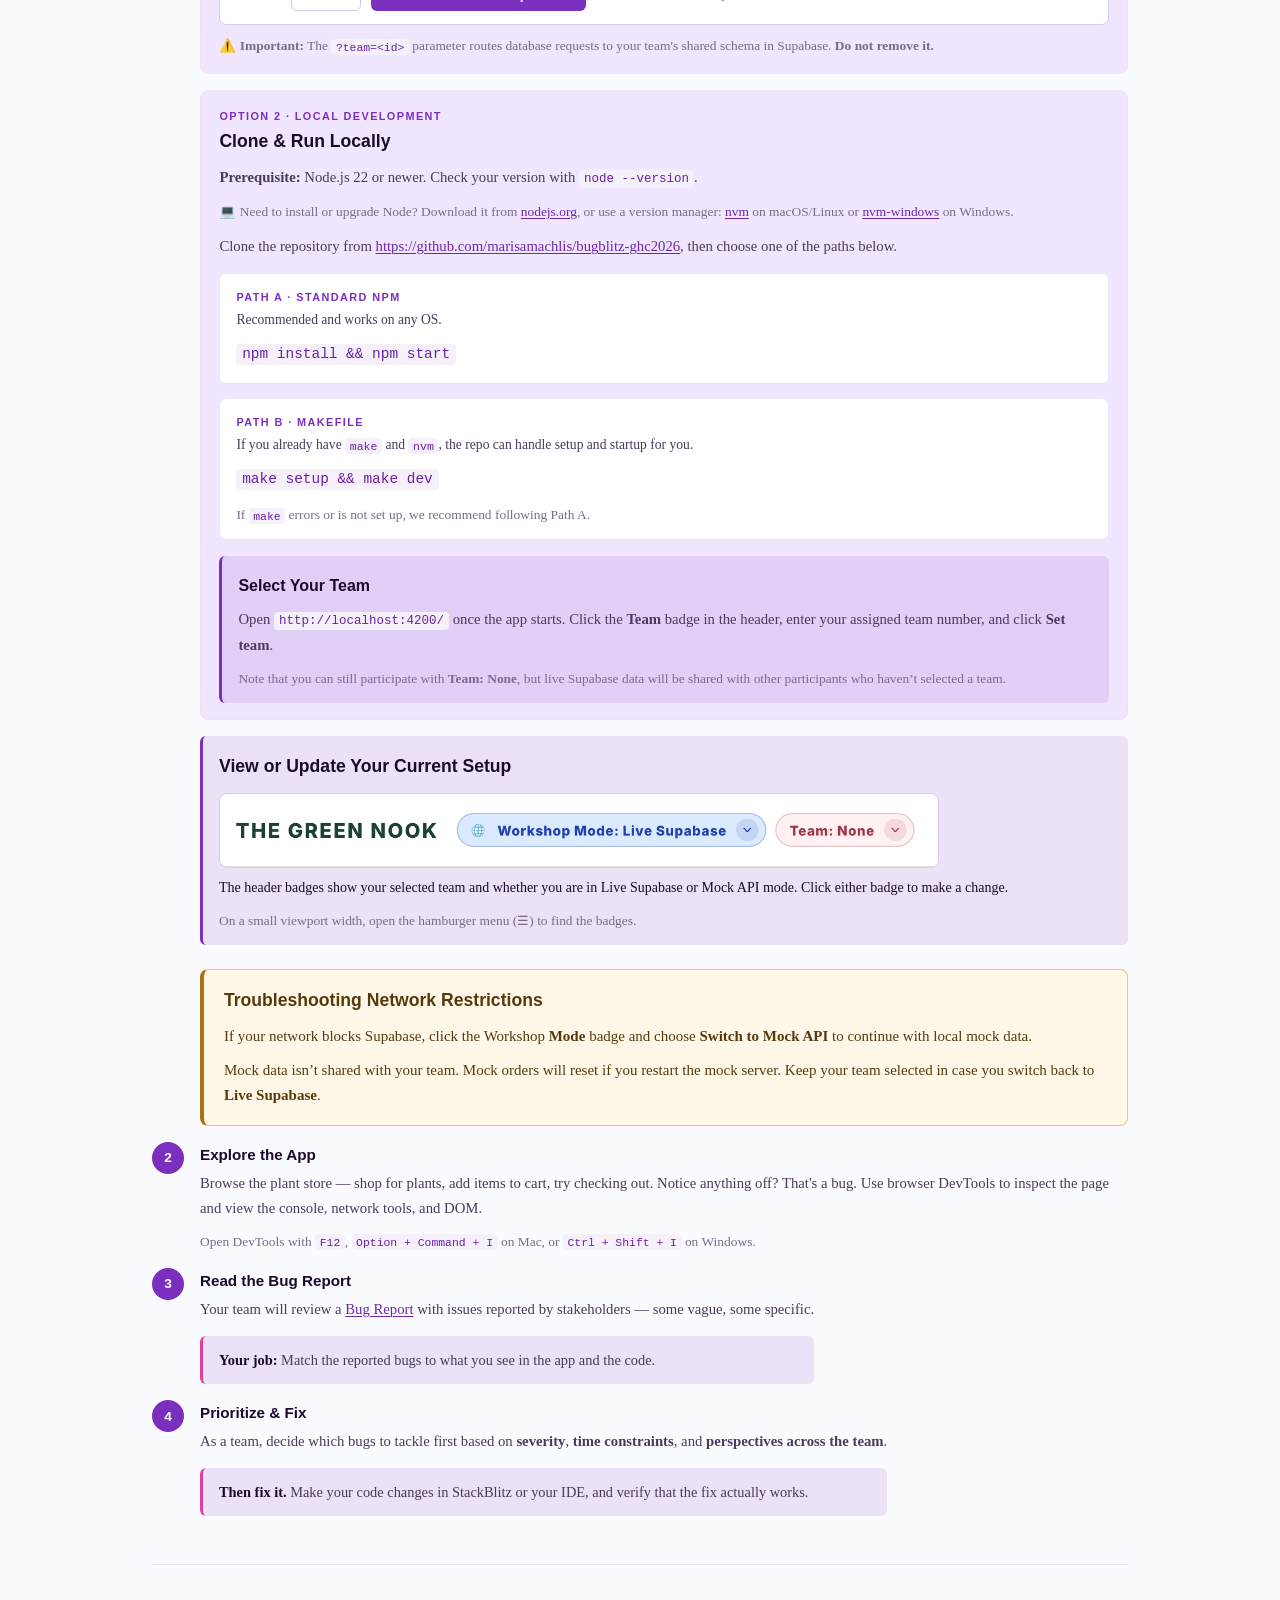
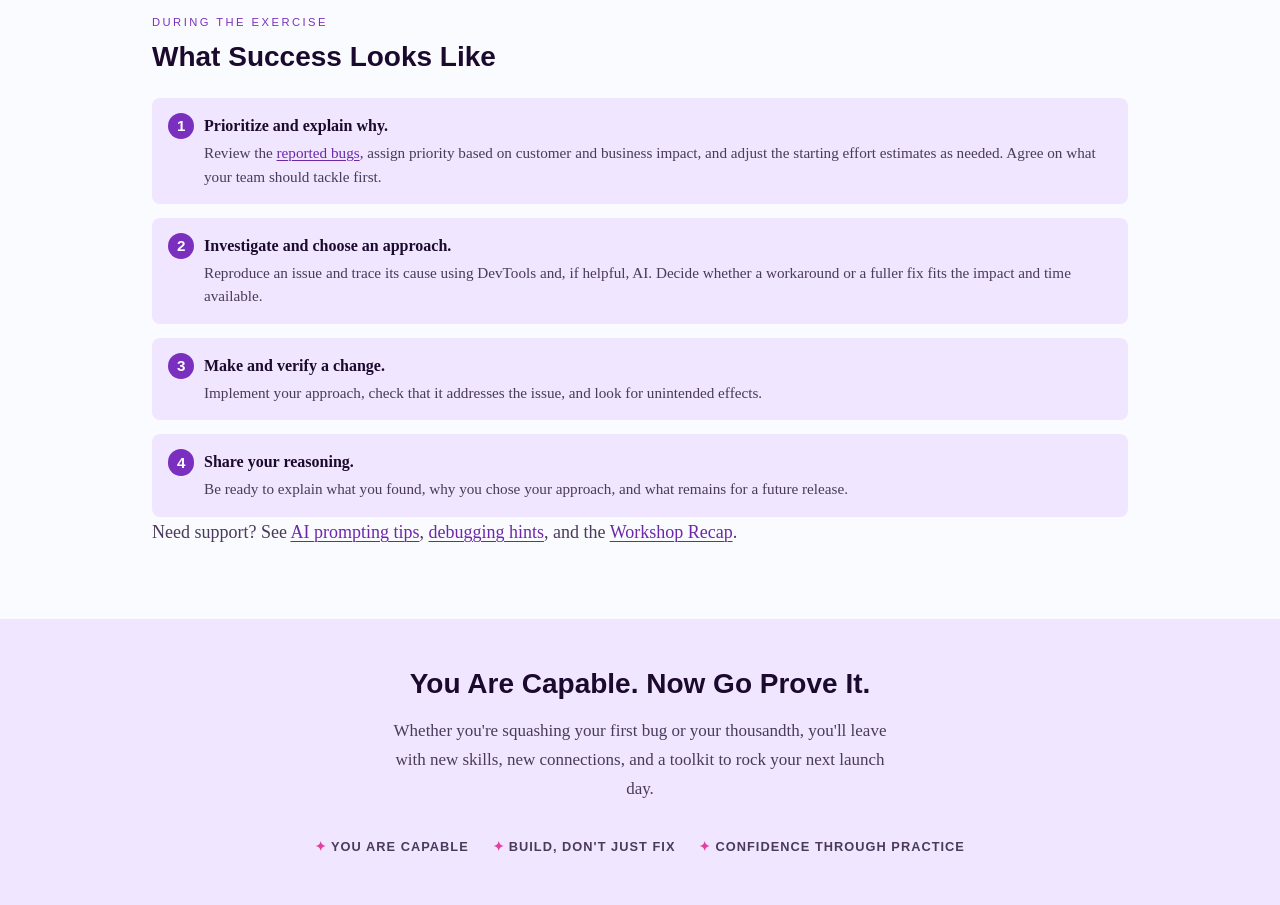
==== commit 8e9b03cd: "updating bug pages. changes to section order and report" ====
--- a/index.html
+++ b/index.html
@@ -21,7 +21,7 @@
     <a href="index.html" aria-current="page">Workshop Guide</a>
     <a href="bugs.html">Bug Report</a>
     <a href="solutions.html">Solutions</a>
-    <a href="reference.html">Reference</a>
+    <a href="recap.html">Recap</a>
   </nav>
 </div>
 
@@ -65,7 +65,7 @@
   <section id="setup">
     <div class="section-label">Before You Start</div>
     <h2>Setup</h2>
-    <p class="lead">Using AI during the exercise? Keep the <a href="reference.html#ai-tips">AI prompting tips</a> handy.</p>
+    <p class="lead">Using AI during the exercise? Keep the <a href="recap.html#ai-tips">AI prompting tips</a> handy.</p>
 
     <h3 class="setup-subhead">What to Bring</h3>
     <div class="supplies-row">
@@ -284,7 +284,7 @@
       <li><strong>Make and verify a change.</strong> Implement your approach, check that it addresses the issue, and look for unintended effects.</li>
       <li><strong>Share your reasoning.</strong> Be ready to explain what you found, why you chose your approach, and what remains for a future release.</li>
     </ol>
-    <p class="lead">Need support? See <a href="reference.html#ai-tips">AI prompting tips</a>, <a href="reference.html#hints">debugging hints</a>, and the <a href="reference.html">Workshop Reference</a>.</p>
+    <p class="lead">Need support? See <a href="recap.html#ai-tips">AI prompting tips</a>, <a href="recap.html#hints">debugging hints</a>, and the <a href="recap.html">Workshop Recap</a>.</p>
   </section>
 
 </div>
--- a/styles.css
+++ b/styles.css
@@ -119,7 +119,7 @@
 }
 
 /* Shared workshop/report tokens; page-specific differences remain below. */
-@scope (html:is([data-page="bugs"], [data-page="index"], [data-page="reference"])) {
+@scope (html:is([data-page="bugs"], [data-page="index"], [data-page="recap"])) {
   :scope {
     --surface-alt: #E8DCF5;
     --nav-bg: rgba(250, 251, 255, 0.92);
@@ -299,7 +299,7 @@
   }
 
   .bug-guide-card[id] {
-    scroll-margin-top: 1rem;
+    scroll-margin-top: var(--bug-anchor-offset, 9rem);
   }
 
   body {
@@ -567,12 +567,6 @@
     padding-top: 2rem;
     border-top: 1px solid var(--border-light);
     scroll-margin-top: 5rem;
-  }
-
-  .exercise-goal p {
-    color: var(--text-secondary);
-    font-size: 0.95rem;
-    line-height: 1.6;
   }
 
   .triage-prompts ol {
@@ -742,7 +736,8 @@
     box-shadow: inset 0 0 0 1px #8b5bb5;
   }
 
-  .triage-board td.drop-target {
+  .triage-board td.drop-target,
+  .needs-triage.drop-target {
     border-radius: 6px;
     box-shadow: inset 0 0 0 2px var(--accent);
   }
@@ -922,6 +917,7 @@
   }
 
   .bug-guide-card {
+    position: relative;
     background: var(--card-bg);
     border: 1px solid var(--border-light);
     border-radius: 8px;
@@ -1374,8 +1370,8 @@
   /* Sticky Filter Toolbar */
   .bug-filter-toolbar {
     position: sticky;
-    top: 2.8rem;
-    /* Aligns directly below sticky .section-nav */
+    top: var(--bug-nav-height, 2.8rem);
+    /* Aligns below the measured section navigation, including wrapped text. */
     z-index: 90;
     background: var(--nav-bg, #ffffff);
     backdrop-filter: blur(12px);
@@ -1759,6 +1755,13 @@
   color: var(--accent, #2563eb);
 }
 
+.toc-link[aria-current="location"] {
+  border-left: 3px solid var(--accent, #2563eb);
+  background: var(--accent-glow, #eff6ff);
+  color: var(--accent, #2563eb);
+  font-weight: 700;
+}
+
 .toc-bug-id {
   font-family: var(--font-display, sans-serif);
   font-size: 0.72rem;
@@ -1939,7 +1942,7 @@
 }
 
 /* Shared Workshop Guide and Reference styles. Keep their common components together. */
-@scope (html:is([data-page="index"], [data-page="reference"])) {
+@scope (html:is([data-page="index"], [data-page="recap"])) {
 /* ── Fonts ── */
   :scope {
     --success: #16A34A;
@@ -3459,11 +3462,17 @@
 
   pre { font-family: var(--font-mono); font-size: 0.8rem; line-height: 1.55; background: var(--code-bg); color: var(--text-primary); padding: 0.9rem 1rem; border-radius: 6px; overflow-x: auto; margin: 0.5rem 0; }
 
-  pre code { background: none; padding: 0; color: inherit; font-size: inherit; }
-
-  .diff-add { background: var(--diff-add-bg); color: var(--diff-add-text); display: block; padding: 0 0.4em; }
-
-  .diff-remove { background: var(--diff-remove-bg); color: var(--diff-remove-text); display: block; padding: 0 0.4em; text-decoration: line-through; text-decoration-color: rgba(0,0,0,0.2); }
+  /* As wide as the longest line, so diff highlights span the full scroll width. */
+  pre code { display: inline-block; min-width: 100%; background: none; padding: 0; color: inherit; font-size: inherit; }
+
+  /* Full-width highlight whose text stays aligned with unchanged lines: the
+     padding is offset by an equal negative margin. Inline-block (not block)
+     so the newline after each highlighted line doesn't add a blank line. */
+  .diff-add, .diff-remove { display: inline-block; width: calc(100% + 0.8em); margin: 0 -0.4em; padding: 0 0.4em; vertical-align: top; }
+
+  .diff-add { background: var(--diff-add-bg); color: var(--diff-add-text); }
+
+  .diff-remove { background: var(--diff-remove-bg); color: var(--diff-remove-text); text-decoration: line-through; text-decoration-color: rgba(0,0,0,0.2); }
 
   .content { max-width: 60rem; margin: 0 auto; padding: 0 1.5rem 4rem; }
 
@@ -3509,7 +3518,7 @@
 
   .solution ul li { color: var(--text-secondary); font-size: 0.95rem; padding: 0.15rem 0; }
 
-  .solution .file-path { font-family: var(--font-mono); font-size: 0.8rem; color: var(--text-muted); margin-top: 0.5rem; }
+  .solution .file-path { font-family: var(--font-mono); font-size: 0.8rem; color: var(--text-muted); margin-top: 0.5rem; overflow-wrap: anywhere; }
 
   @media (max-width: 600px) {
     .masthead { padding: 2rem 1rem 1.5rem; }
@@ -3610,7 +3619,9 @@
 
 /* Optional, progressively disclosed help stays with its bug report. */
 @scope (html[data-page="bugs"]) {
-  .hints-intro {
+  /* Goal 2's summary shares the "Stuck?" banner style. */
+  .hints-intro,
+  .exercise-goal p {
     padding: 0.85rem 1rem;
     border-left: 3px solid var(--accent);
     background: var(--surface);
@@ -3695,3 +3706,180 @@
     }
   }
 }
+
+html[data-page="bugs"] :is(#triage-board, #quick-links, #solve-bugs, .triage-table tr) {
+  scroll-margin-top: var(--bug-anchor-offset, 9rem);
+}
+
+/* The filter toolbar is a sibling of the directory and reports, so it stays
+   sticky throughout the report section instead of stopping at the table. The
+   directory intro, toolbar, and list + report viewer join into a single box. */
+html[data-page="bugs"] .directory-intro { margin-bottom: 0; border-bottom: 0; border-radius: 8px 8px 0 0; padding-bottom: 0.5rem; box-shadow: none; }
+html[data-page="bugs"] #bug-filter-toolbar { margin-top: 0; margin-bottom: 0; border-left: 1px solid var(--border-light); border-right: 1px solid var(--border-light); }
+html[data-page="bugs"] .directory-layout { margin-bottom: 1rem; padding: 1.5rem; background: var(--card-bg); border: 1px solid var(--border-light); border-top: 0; border-radius: 0 0 8px 8px; box-shadow: 0 1px 3px var(--card-shadow); }
+html[data-page="bugs"] .directory-layout .directory-list { margin: 0; padding: 0; background: none; border: 0; border-radius: 0; box-shadow: none; }
+
+/* Bug Directory list + report viewer (enabled by app.js). */
+@scope (html[data-page="bugs"]) {
+  /* Two columns while a report is open; the full-width table otherwise. */
+  .directory-layout.is-split { display: grid; grid-template-columns: minmax(16rem, 21rem) minmax(0, 1fr); gap: 1.5rem; align-items: start; }
+
+  /* The list is narrow beside the viewer, so stack each row's fields. */
+  .is-split .triage-table thead { display: none; }
+  .is-split .triage-table tr { display: grid; grid-template-columns: 1fr 1fr; padding: 0.5rem 0.6rem; border-bottom: 1px solid var(--border-light); border-left: 3px solid transparent; }
+  .is-split .triage-table td { border: 0; padding: 0.2rem; min-width: 0; }
+  .is-split .triage-table td:first-child { grid-column: 1 / -1; }
+  .is-split .triage-table td[data-label]::before { content: attr(data-label); display: block; font-size: 0.72rem; color: var(--text-secondary); margin-bottom: 0.15rem; }
+  .is-split .triage-table tr.is-selected { border-left-color: var(--accent); border-radius: 4px; }
+
+  .triage-table tr.is-selected { background: var(--surface); }
+  .triage-table tr.is-selected td:first-child a { color: var(--text-primary); font-weight: 700; }
+
+  .report-viewer { position: sticky; top: calc(var(--bug-anchor-offset, 9rem) - 0.5rem); max-height: calc(100vh - var(--bug-anchor-offset, 9rem)); overflow-y: auto; border-radius: 8px; }
+  .report-viewer[hidden] { display: none; }
+  .bug-guide-cards[hidden] { display: none; }
+  .report-viewer .report-viewer-card { box-shadow: none; }
+  .report-viewer-close { display: none; margin-top: 0.75rem; padding: 0.4rem 0; border: 0; background: none; font: inherit; font-size: 0.85rem; color: var(--accent-link, var(--accent)); cursor: pointer; }
+
+  /* Single column: the report sits in its own table row under the selected bug. */
+  .triage-table tr.report-viewer-row { display: table-row; background: none; }
+  .triage-table tr.report-viewer-row > td { padding: 0 0 1rem; border-bottom: 1px solid var(--border-light); }
+  /* Inside the directory, undo its list and link styles. */
+  .report-viewer li { display: list-item; gap: normal; }
+  .report-viewer :is(p, li) a { text-decoration: underline; text-underline-offset: 0.15em; }
+
+  @media (max-width: 900px) {
+    .report-viewer { position: static; max-height: none; overflow: visible; }
+    .report-viewer-close { display: inline-block; }
+  }
+
+  @media (max-width: 600px) {
+    .triage-table tr.report-viewer-row { display: block; padding: 0 0 1rem; }
+    .triage-table tr.report-viewer-row > td { display: block; padding: 0; border: 0; }
+  }
+}
+
+/* Sidebar mirrors the active report filters. */
+html[data-page="bugs"] .toc-link[hidden] { display: none; }
+html[data-page="bugs"] .sidebar-filter-summary { display: flex; flex-wrap: wrap; align-items: center; gap: 0.5rem; padding: 0.5rem 0.6rem 0.8rem; font-size: 0.78rem; color: var(--text-secondary); }
+html[data-page="bugs"] :is(#sidebar-clear-filters, #clear-filters-btn) { font: inherit; color: var(--accent-link, var(--accent)); background: var(--surface); border: 1px solid var(--border); border-radius: 4px; padding: 0.3rem 0.5rem; cursor: pointer; }
+html[data-page="bugs"] :is(#sidebar-clear-filters, #clear-filters-btn):focus-visible { outline: 2px solid var(--accent); outline-offset: 2px; }
+html[data-page="bugs"] .sidebar-empty { padding: 0.5rem 0.6rem; color: var(--text-secondary); font-size: 0.82rem; }
+
+html[data-page="bugs"] .filter-reveal-notice {
+  position: absolute;
+  z-index: 1;
+  top: 0;
+  left: 1.25rem;
+  transform: translateY(-50%);
+  max-width: calc(100% - 2.5rem);
+  padding: 0.25rem 0.5rem;
+  border: 1px solid var(--bug-guide-color, var(--accent));
+  border-radius: 4px;
+  background: var(--bug-guide-color, var(--accent));
+  font-family: var(--font-display);
+  font-size: 0.72rem;
+  font-weight: 700;
+  line-height: 1.4;
+  text-transform: uppercase;
+}
+
+html[data-page="bugs"] .filter-match-divider {
+  display: flex;
+  align-items: center;
+  gap: 0.75rem;
+  margin: 0;
+  color: var(--text-muted);
+  font-family: var(--font-display);
+  font-size: 0.8rem;
+  font-weight: 700;
+  line-height: 1.4;
+  text-transform: uppercase;
+}
+
+html[data-page="bugs"] .filter-match-divider::after {
+  flex: 1;
+  height: 1px;
+  background: var(--border-light);
+  content: "";
+}
+
+html[data-page="bugs"] :is(#sidebar-clear-filters, #clear-filters-btn):hover { background: var(--accent-glow); text-decoration: none; }
+
+/* Expand/collapse sections, added by app.js on the Recap page. */
+@scope (html[data-page="recap"]) {
+  .collapse-controls { display: flex; justify-content: flex-end; }
+
+  .collapse-all { font-family: var(--font-display); font-size: 0.75rem; font-weight: 700; letter-spacing: 0.08em; text-transform: uppercase; padding: 0.4rem 0.9rem; border: 1px solid var(--accent); border-radius: 999px; background: transparent; color: var(--accent); cursor: pointer; }
+
+  .collapse-all:hover { background: var(--accent); color: var(--card-bg); }
+
+  .collapse-toggle { display: flex; align-items: center; justify-content: space-between; gap: 1rem; width: 100%; padding: 0; border: 0; background: none; font: inherit; color: inherit; text-align: left; cursor: pointer; }
+
+  .collapse-toggle::after { content: ''; flex: none; width: 0.55rem; height: 0.55rem; margin: 0.3rem 0.25rem 0 0; border-right: 2px solid var(--accent); border-bottom: 2px solid var(--accent); transform: rotate(-135deg); transition: transform 0.15s ease; }
+
+  .collapsed .collapse-toggle::after { margin-top: -0.3rem; transform: rotate(45deg); }
+
+  .collapse-toggle:hover { color: var(--accent); }
+
+  .collapse-toggle:focus-visible, .collapse-all:focus-visible { outline: 2px solid var(--accent); outline-offset: 4px; border-radius: 4px; }
+}
+
+@scope (html[data-page="recap"]) {
+  .collapse-controls { margin-top: 1.5rem; margin-bottom: -1.5rem; }
+
+  section.collapsed { padding-block: 1.75rem; }
+}
+
+/* Solutions list + solution viewer (enabled by app.js). */
+@scope (html[data-page="solutions"]) {
+  .solution-layout { margin: 2rem 0 3rem; }
+  .solution-layout .toc { margin: 0; }
+
+  /* Two columns while a solution is open; the full-width list otherwise. */
+  .solution-layout.is-split { display: grid; grid-template-columns: minmax(15rem, 19rem) minmax(0, 1fr); gap: 1.5rem; align-items: start; }
+  .is-split .toc ol { padding-left: 1.25rem; }
+
+  /* Every item reserves room for the selection bar, so text never shifts or sits under it. */
+  .solution-layout .toc ol > li { padding-inline: 0.6rem 0.5rem; border-left: 3px solid transparent; border-radius: 0 4px 4px 0; }
+  .solution-layout .toc ol > li.is-selected { background: var(--surface); border-left-color: var(--accent); }
+  .toc li.is-selected > a { color: var(--text-primary); font-weight: 700; }
+
+  .report-viewer { position: sticky; top: 1rem; max-height: calc(100vh - 2rem); overflow-y: auto; border-radius: 8px; }
+  .report-viewer[hidden] { display: none; }
+  .report-viewer .solution { margin: 0; box-shadow: none; }
+  .report-viewer-close { display: none; margin-top: 0.75rem; padding: 0.4rem 0; border: 0; background: none; font: inherit; font-size: 0.85rem; color: var(--accent-link, var(--accent)); cursor: pointer; }
+
+  /* Single column: the solution opens in an unnumbered row under its title,
+     lined up with the title's highlight. */
+  .solution-layout .toc ol > li.report-viewer-row { display: block; margin: 0.25rem 0 0.75rem; padding: 0; border-left: 0; }
+  /* Inside the list, undo the list's item and link styles. */
+  .report-viewer li { font-size: 0.95rem; padding: 0.15rem 0; }
+  .report-viewer .solution h2 { font-size: 1.35rem; letter-spacing: normal; text-transform: none; color: var(--text-primary); margin-bottom: 0.35rem; }
+  .report-viewer :is(p, li) a { text-decoration: underline; text-underline-offset: 0.15em; }
+
+  @media (max-width: 900px) {
+    .report-viewer { position: static; max-height: none; overflow: visible; }
+    .report-viewer-close { display: inline-block; }
+    /* Match the Bug Directory's single-column look: highlight only, no bar. */
+    .solution-layout .toc ol > li.is-selected { border-left-color: transparent; }
+  }
+}
+
+/* "Click a title" tip above the Bug Directory list (added by app.js). */
+@scope (html[data-page="bugs"]) {
+  .has-viewer-tip { position: relative; }
+  /* Floats over the column header, just above the first bug title. */
+  .viewer-tip { position: absolute; z-index: 5; left: var(--tip-offset, 3rem); bottom: calc(100% - 0.35rem); display: flex; align-items: center; gap: 0.5rem; width: max-content; max-width: min(22rem, 90vw); margin: 0; padding: 0.5rem 0.5rem 0.5rem 0.85rem; background: var(--accent); color: #ffffff; border-radius: 8px; font-size: 0.85rem; line-height: 1.4; box-shadow: 0 2px 8px var(--card-shadow); }
+  /* Speech-bubble pointer toward the titles below. */
+  .viewer-tip::after { content: ''; position: absolute; left: 1.25rem; bottom: -0.4rem; width: 0.8rem; height: 0.8rem; background: inherit; transform: rotate(45deg); }
+  .viewer-tip-close { flex: none; display: grid; place-items: center; width: 1.6rem; height: 1.6rem; padding: 0; border: 0; border-radius: 50%; background: transparent; color: inherit; font: inherit; font-size: 1rem; line-height: 1; cursor: pointer; }
+  .viewer-tip-close:hover { background: rgba(255, 255, 255, 0.18); }
+  .viewer-tip-close:focus-visible { outline: 2px solid #ffffff; outline-offset: 1px; }
+
+  /* Stacked rows have no header row to float over, so sit in the flow. */
+  @media (max-width: 600px) {
+    .viewer-tip { position: relative; left: auto; bottom: auto; margin: 0 0 0.75rem; }
+  }
+  .is-split .viewer-tip { position: relative; left: auto; bottom: auto; margin: 0 0 0.75rem; }
+}
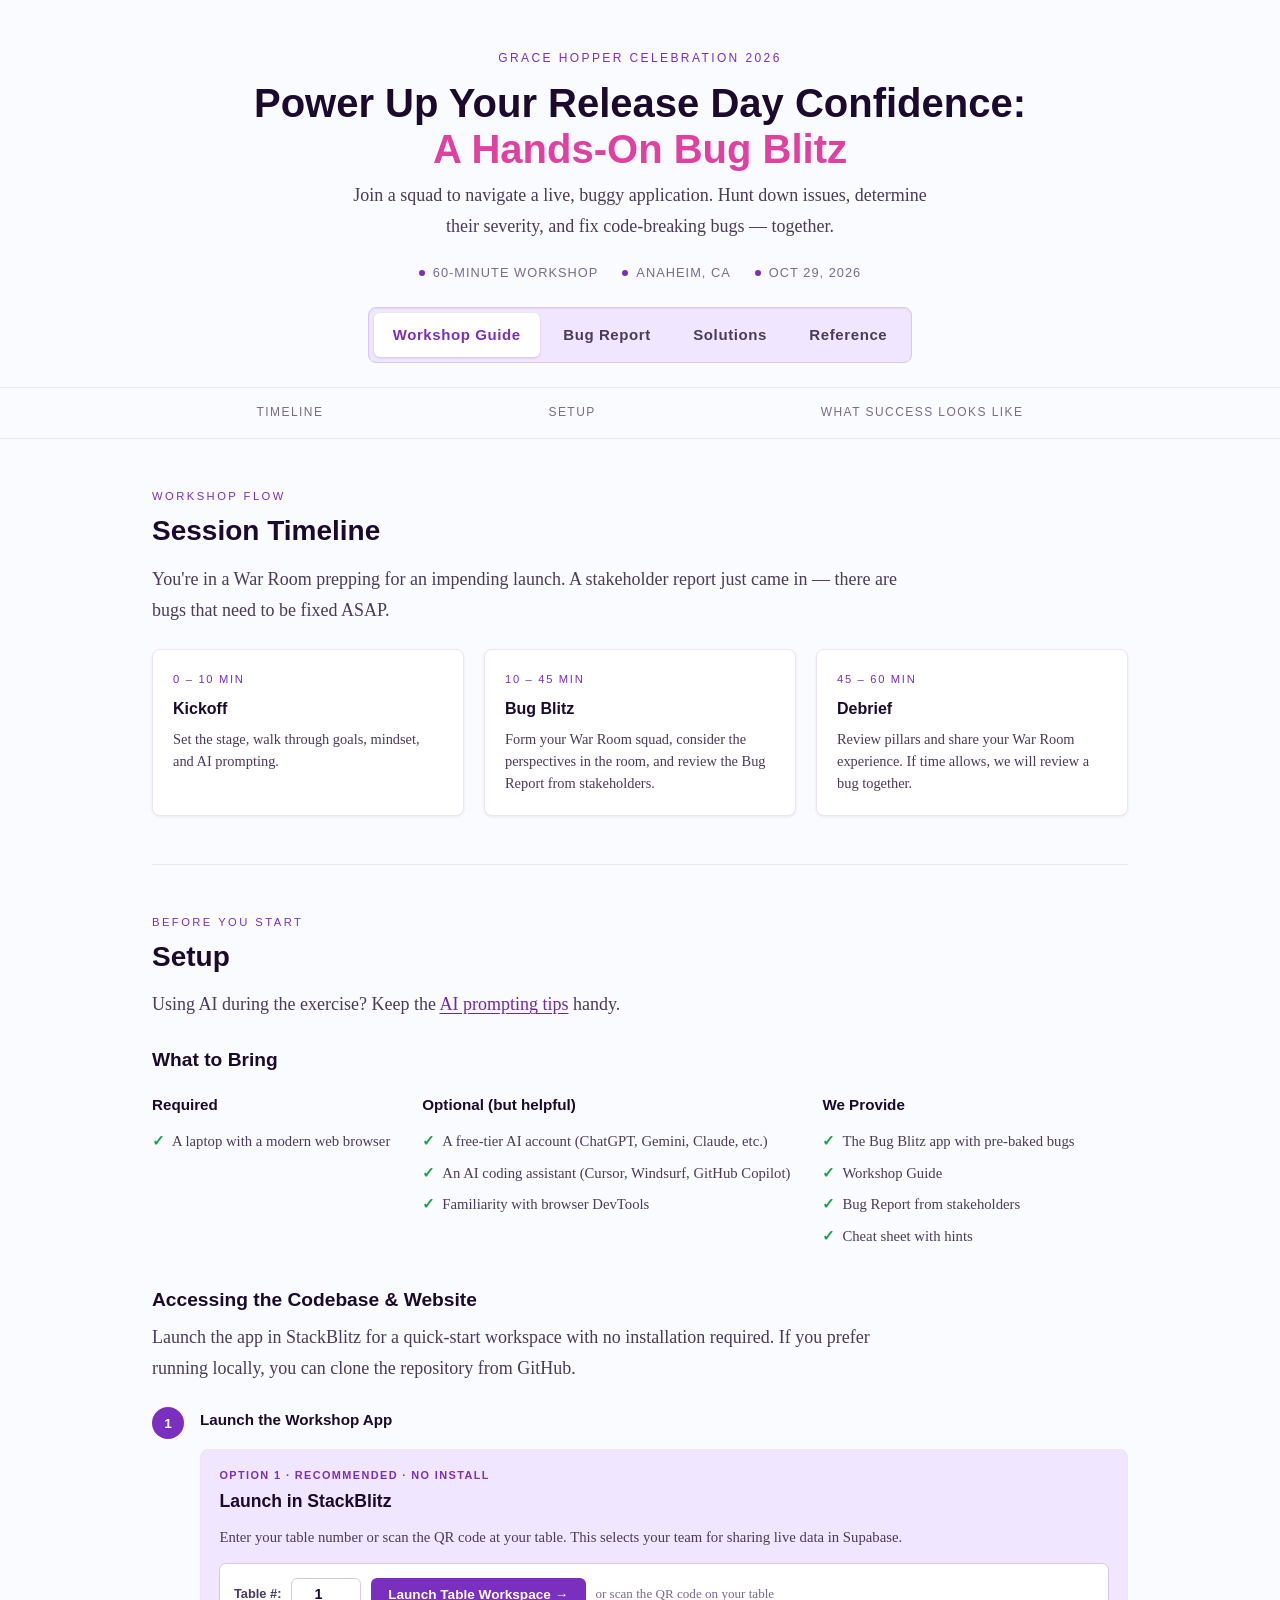
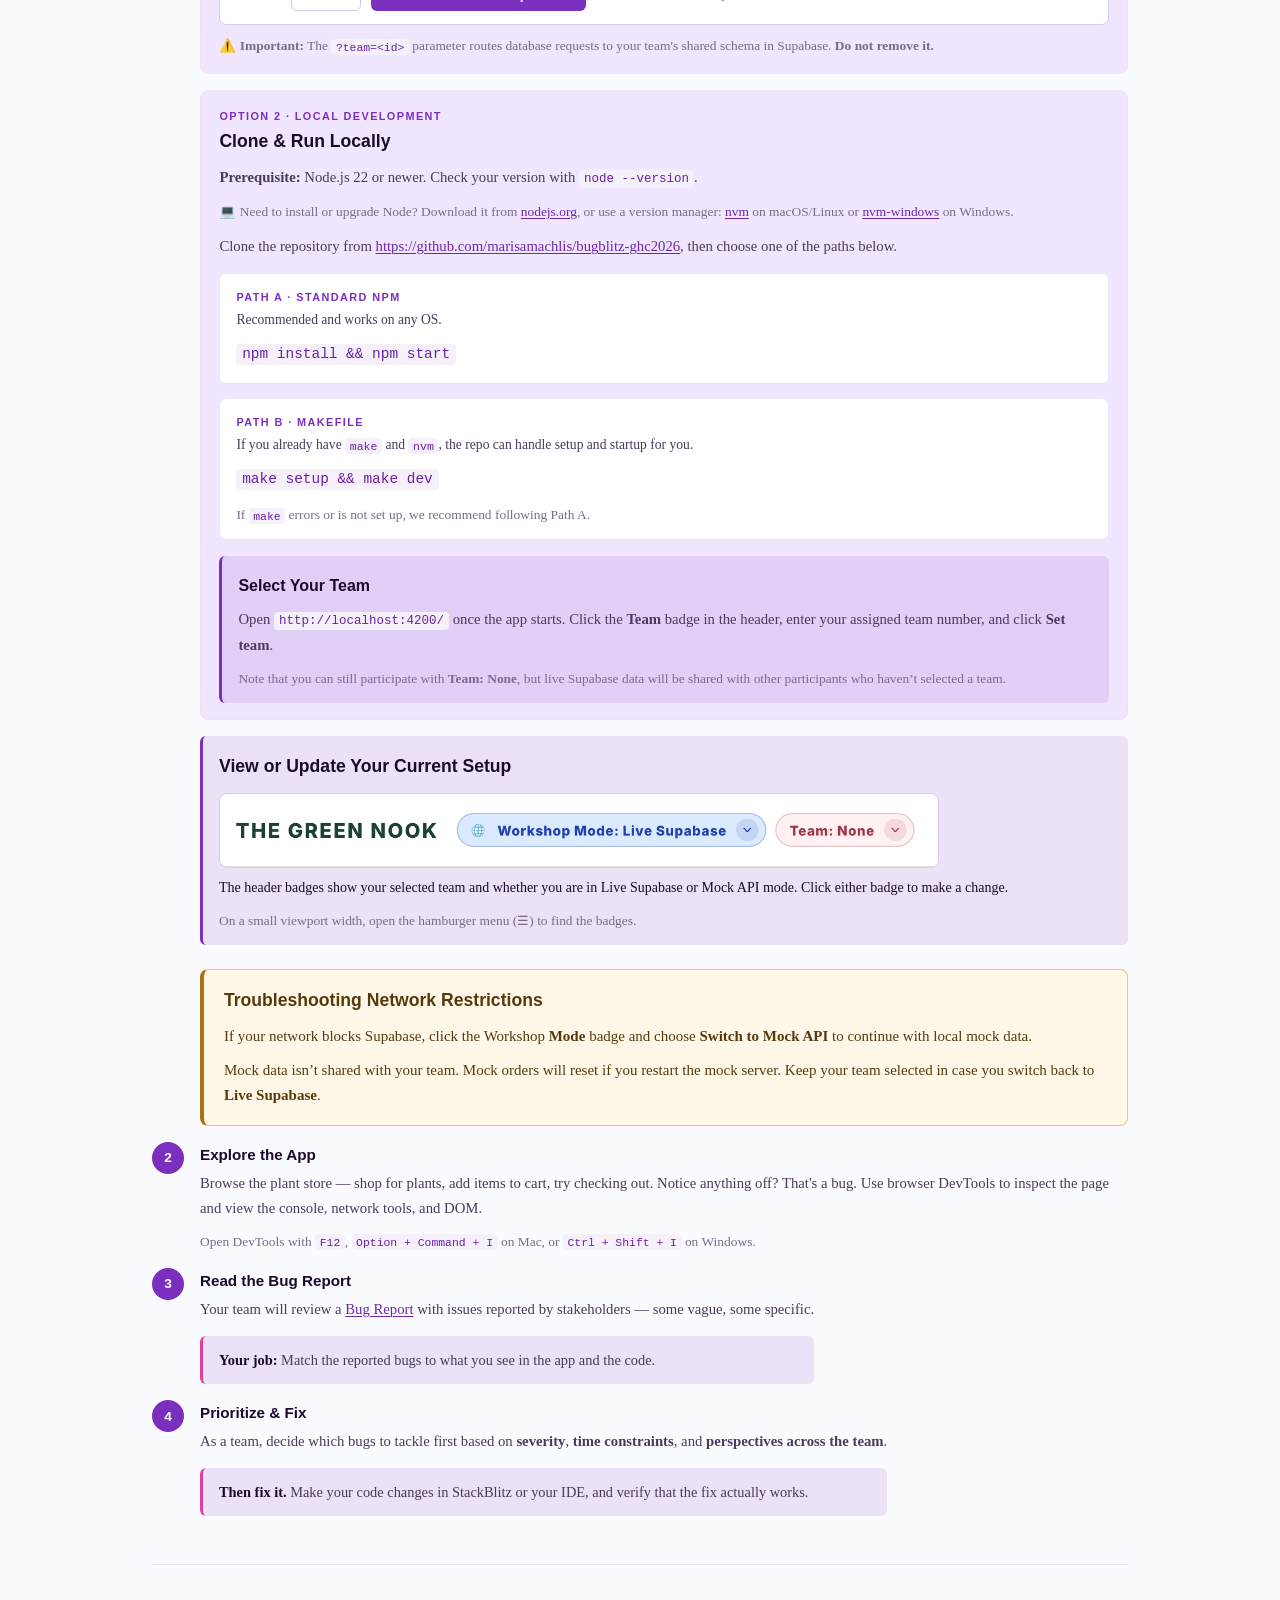
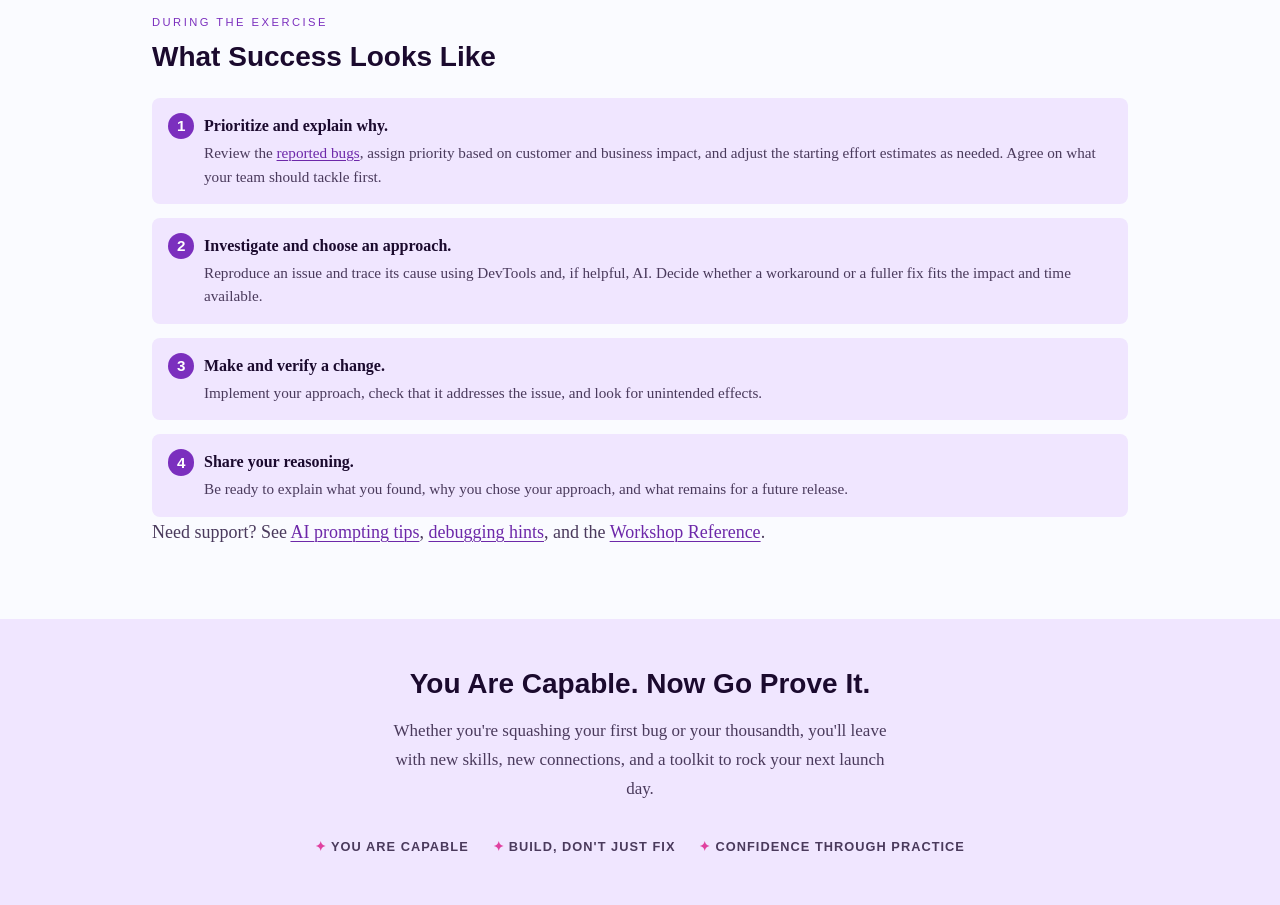
==== commit 305283b5: "Merge pull request #3 from DianaGracie/revamp-bugguide Revamp bug guide" ====
--- a/index.html
+++ b/index.html
@@ -21,7 +21,7 @@
     <a href="index.html" aria-current="page">Workshop Guide</a>
     <a href="bugs.html">Bug Report</a>
     <a href="solutions.html">Solutions</a>
-    <a href="recap.html">Recap</a>
+    <a href="reference.html">Reference</a>
   </nav>
 </div>
 
@@ -65,7 +65,7 @@
   <section id="setup">
     <div class="section-label">Before You Start</div>
     <h2>Setup</h2>
-    <p class="lead">Using AI during the exercise? Keep the <a href="recap.html#ai-tips">AI prompting tips</a> handy.</p>
+    <p class="lead">Using AI during the exercise? Keep the <a href="reference.html#ai-tips">AI prompting tips</a> handy.</p>
 
     <h3 class="setup-subhead">What to Bring</h3>
     <div class="supplies-row">
@@ -284,7 +284,7 @@
       <li><strong>Make and verify a change.</strong> Implement your approach, check that it addresses the issue, and look for unintended effects.</li>
       <li><strong>Share your reasoning.</strong> Be ready to explain what you found, why you chose your approach, and what remains for a future release.</li>
     </ol>
-    <p class="lead">Need support? See <a href="recap.html#ai-tips">AI prompting tips</a>, <a href="recap.html#hints">debugging hints</a>, and the <a href="recap.html">Workshop Recap</a>.</p>
+    <p class="lead">Need support? See <a href="reference.html#ai-tips">AI prompting tips</a>, <a href="reference.html#hints">debugging hints</a>, and the <a href="reference.html">Workshop Reference</a>.</p>
   </section>
 
 </div>
--- a/styles.css
+++ b/styles.css
@@ -119,7 +119,7 @@
 }
 
 /* Shared workshop/report tokens; page-specific differences remain below. */
-@scope (html:is([data-page="bugs"], [data-page="index"], [data-page="recap"])) {
+@scope (html:is([data-page="bugs"], [data-page="index"], [data-page="reference"])) {
   :scope {
     --surface-alt: #E8DCF5;
     --nav-bg: rgba(250, 251, 255, 0.92);
@@ -569,6 +569,12 @@
     scroll-margin-top: 5rem;
   }
 
+  .exercise-goal p {
+    color: var(--text-secondary);
+    font-size: 0.95rem;
+    line-height: 1.6;
+  }
+
   .triage-prompts ol {
     list-style: none;
     counter-reset: obj;
@@ -736,8 +742,7 @@
     box-shadow: inset 0 0 0 1px #8b5bb5;
   }
 
-  .triage-board td.drop-target,
-  .needs-triage.drop-target {
+  .triage-board td.drop-target {
     border-radius: 6px;
     box-shadow: inset 0 0 0 2px var(--accent);
   }
@@ -1942,7 +1947,7 @@
 }
 
 /* Shared Workshop Guide and Reference styles. Keep their common components together. */
-@scope (html:is([data-page="index"], [data-page="recap"])) {
+@scope (html:is([data-page="index"], [data-page="reference"])) {
 /* ── Fonts ── */
   :scope {
     --success: #16A34A;
@@ -3462,17 +3467,11 @@
 
   pre { font-family: var(--font-mono); font-size: 0.8rem; line-height: 1.55; background: var(--code-bg); color: var(--text-primary); padding: 0.9rem 1rem; border-radius: 6px; overflow-x: auto; margin: 0.5rem 0; }
 
-  /* As wide as the longest line, so diff highlights span the full scroll width. */
-  pre code { display: inline-block; min-width: 100%; background: none; padding: 0; color: inherit; font-size: inherit; }
-
-  /* Full-width highlight whose text stays aligned with unchanged lines: the
-     padding is offset by an equal negative margin. Inline-block (not block)
-     so the newline after each highlighted line doesn't add a blank line. */
-  .diff-add, .diff-remove { display: inline-block; width: calc(100% + 0.8em); margin: 0 -0.4em; padding: 0 0.4em; vertical-align: top; }
-
-  .diff-add { background: var(--diff-add-bg); color: var(--diff-add-text); }
-
-  .diff-remove { background: var(--diff-remove-bg); color: var(--diff-remove-text); text-decoration: line-through; text-decoration-color: rgba(0,0,0,0.2); }
+  pre code { background: none; padding: 0; color: inherit; font-size: inherit; }
+
+  .diff-add { background: var(--diff-add-bg); color: var(--diff-add-text); display: block; padding: 0 0.4em; }
+
+  .diff-remove { background: var(--diff-remove-bg); color: var(--diff-remove-text); display: block; padding: 0 0.4em; text-decoration: line-through; text-decoration-color: rgba(0,0,0,0.2); }
 
   .content { max-width: 60rem; margin: 0 auto; padding: 0 1.5rem 4rem; }
 
@@ -3518,7 +3517,7 @@
 
   .solution ul li { color: var(--text-secondary); font-size: 0.95rem; padding: 0.15rem 0; }
 
-  .solution .file-path { font-family: var(--font-mono); font-size: 0.8rem; color: var(--text-muted); margin-top: 0.5rem; overflow-wrap: anywhere; }
+  .solution .file-path { font-family: var(--font-mono); font-size: 0.8rem; color: var(--text-muted); margin-top: 0.5rem; }
 
   @media (max-width: 600px) {
     .masthead { padding: 2rem 1rem 1.5rem; }
@@ -3619,9 +3618,7 @@
 
 /* Optional, progressively disclosed help stays with its bug report. */
 @scope (html[data-page="bugs"]) {
-  /* Goal 2's summary shares the "Stuck?" banner style. */
-  .hints-intro,
-  .exercise-goal p {
+  .hints-intro {
     padding: 0.85rem 1rem;
     border-left: 3px solid var(--accent);
     background: var(--surface);
@@ -3707,57 +3704,24 @@
   }
 }
 
-html[data-page="bugs"] :is(#triage-board, #quick-links, #solve-bugs, .triage-table tr) {
+/* Anchor targets clear the navigation and filter toolbar at every viewport size. */
+html[data-page="bugs"] #quick-links {
+  scroll-margin-top: var(--bug-nav-height, 3rem);
+}
+
+html[data-page="bugs"] .bug-reports-heading {
+  margin: 2rem 0 0.75rem;
+}
+
+html[data-page="bugs"] :is(#triage-board, #solve-bugs, #bug-cards-heading, .triage-table tr) {
   scroll-margin-top: var(--bug-anchor-offset, 9rem);
 }
 
 /* The filter toolbar is a sibling of the directory and reports, so it stays
-   sticky throughout the report section instead of stopping at the table. The
-   directory intro, toolbar, and list + report viewer join into a single box. */
+   sticky throughout the report section instead of stopping at the table. */
 html[data-page="bugs"] .directory-intro { margin-bottom: 0; border-bottom: 0; border-radius: 8px 8px 0 0; padding-bottom: 0.5rem; box-shadow: none; }
 html[data-page="bugs"] #bug-filter-toolbar { margin-top: 0; margin-bottom: 0; border-left: 1px solid var(--border-light); border-right: 1px solid var(--border-light); }
-html[data-page="bugs"] .directory-layout { margin-bottom: 1rem; padding: 1.5rem; background: var(--card-bg); border: 1px solid var(--border-light); border-top: 0; border-radius: 0 0 8px 8px; box-shadow: 0 1px 3px var(--card-shadow); }
-html[data-page="bugs"] .directory-layout .directory-list { margin: 0; padding: 0; background: none; border: 0; border-radius: 0; box-shadow: none; }
-
-/* Bug Directory list + report viewer (enabled by app.js). */
-@scope (html[data-page="bugs"]) {
-  /* Two columns while a report is open; the full-width table otherwise. */
-  .directory-layout.is-split { display: grid; grid-template-columns: minmax(16rem, 21rem) minmax(0, 1fr); gap: 1.5rem; align-items: start; }
-
-  /* The list is narrow beside the viewer, so stack each row's fields. */
-  .is-split .triage-table thead { display: none; }
-  .is-split .triage-table tr { display: grid; grid-template-columns: 1fr 1fr; padding: 0.5rem 0.6rem; border-bottom: 1px solid var(--border-light); border-left: 3px solid transparent; }
-  .is-split .triage-table td { border: 0; padding: 0.2rem; min-width: 0; }
-  .is-split .triage-table td:first-child { grid-column: 1 / -1; }
-  .is-split .triage-table td[data-label]::before { content: attr(data-label); display: block; font-size: 0.72rem; color: var(--text-secondary); margin-bottom: 0.15rem; }
-  .is-split .triage-table tr.is-selected { border-left-color: var(--accent); border-radius: 4px; }
-
-  .triage-table tr.is-selected { background: var(--surface); }
-  .triage-table tr.is-selected td:first-child a { color: var(--text-primary); font-weight: 700; }
-
-  .report-viewer { position: sticky; top: calc(var(--bug-anchor-offset, 9rem) - 0.5rem); max-height: calc(100vh - var(--bug-anchor-offset, 9rem)); overflow-y: auto; border-radius: 8px; }
-  .report-viewer[hidden] { display: none; }
-  .bug-guide-cards[hidden] { display: none; }
-  .report-viewer .report-viewer-card { box-shadow: none; }
-  .report-viewer-close { display: none; margin-top: 0.75rem; padding: 0.4rem 0; border: 0; background: none; font: inherit; font-size: 0.85rem; color: var(--accent-link, var(--accent)); cursor: pointer; }
-
-  /* Single column: the report sits in its own table row under the selected bug. */
-  .triage-table tr.report-viewer-row { display: table-row; background: none; }
-  .triage-table tr.report-viewer-row > td { padding: 0 0 1rem; border-bottom: 1px solid var(--border-light); }
-  /* Inside the directory, undo its list and link styles. */
-  .report-viewer li { display: list-item; gap: normal; }
-  .report-viewer :is(p, li) a { text-decoration: underline; text-underline-offset: 0.15em; }
-
-  @media (max-width: 900px) {
-    .report-viewer { position: static; max-height: none; overflow: visible; }
-    .report-viewer-close { display: inline-block; }
-  }
-
-  @media (max-width: 600px) {
-    .triage-table tr.report-viewer-row { display: block; padding: 0 0 1rem; }
-    .triage-table tr.report-viewer-row > td { display: block; padding: 0; border: 0; }
-  }
-}
+html[data-page="bugs"] .directory-list { margin-top: 0; border-top: 0; border-radius: 0 0 8px 8px; }
 
 /* Sidebar mirrors the active report filters. */
 html[data-page="bugs"] .toc-link[hidden] { display: none; }
@@ -3805,81 +3769,3 @@
 }
 
 html[data-page="bugs"] :is(#sidebar-clear-filters, #clear-filters-btn):hover { background: var(--accent-glow); text-decoration: none; }
-
-/* Expand/collapse sections, added by app.js on the Recap page. */
-@scope (html[data-page="recap"]) {
-  .collapse-controls { display: flex; justify-content: flex-end; }
-
-  .collapse-all { font-family: var(--font-display); font-size: 0.75rem; font-weight: 700; letter-spacing: 0.08em; text-transform: uppercase; padding: 0.4rem 0.9rem; border: 1px solid var(--accent); border-radius: 999px; background: transparent; color: var(--accent); cursor: pointer; }
-
-  .collapse-all:hover { background: var(--accent); color: var(--card-bg); }
-
-  .collapse-toggle { display: flex; align-items: center; justify-content: space-between; gap: 1rem; width: 100%; padding: 0; border: 0; background: none; font: inherit; color: inherit; text-align: left; cursor: pointer; }
-
-  .collapse-toggle::after { content: ''; flex: none; width: 0.55rem; height: 0.55rem; margin: 0.3rem 0.25rem 0 0; border-right: 2px solid var(--accent); border-bottom: 2px solid var(--accent); transform: rotate(-135deg); transition: transform 0.15s ease; }
-
-  .collapsed .collapse-toggle::after { margin-top: -0.3rem; transform: rotate(45deg); }
-
-  .collapse-toggle:hover { color: var(--accent); }
-
-  .collapse-toggle:focus-visible, .collapse-all:focus-visible { outline: 2px solid var(--accent); outline-offset: 4px; border-radius: 4px; }
-}
-
-@scope (html[data-page="recap"]) {
-  .collapse-controls { margin-top: 1.5rem; margin-bottom: -1.5rem; }
-
-  section.collapsed { padding-block: 1.75rem; }
-}
-
-/* Solutions list + solution viewer (enabled by app.js). */
-@scope (html[data-page="solutions"]) {
-  .solution-layout { margin: 2rem 0 3rem; }
-  .solution-layout .toc { margin: 0; }
-
-  /* Two columns while a solution is open; the full-width list otherwise. */
-  .solution-layout.is-split { display: grid; grid-template-columns: minmax(15rem, 19rem) minmax(0, 1fr); gap: 1.5rem; align-items: start; }
-  .is-split .toc ol { padding-left: 1.25rem; }
-
-  /* Every item reserves room for the selection bar, so text never shifts or sits under it. */
-  .solution-layout .toc ol > li { padding-inline: 0.6rem 0.5rem; border-left: 3px solid transparent; border-radius: 0 4px 4px 0; }
-  .solution-layout .toc ol > li.is-selected { background: var(--surface); border-left-color: var(--accent); }
-  .toc li.is-selected > a { color: var(--text-primary); font-weight: 700; }
-
-  .report-viewer { position: sticky; top: 1rem; max-height: calc(100vh - 2rem); overflow-y: auto; border-radius: 8px; }
-  .report-viewer[hidden] { display: none; }
-  .report-viewer .solution { margin: 0; box-shadow: none; }
-  .report-viewer-close { display: none; margin-top: 0.75rem; padding: 0.4rem 0; border: 0; background: none; font: inherit; font-size: 0.85rem; color: var(--accent-link, var(--accent)); cursor: pointer; }
-
-  /* Single column: the solution opens in an unnumbered row under its title,
-     lined up with the title's highlight. */
-  .solution-layout .toc ol > li.report-viewer-row { display: block; margin: 0.25rem 0 0.75rem; padding: 0; border-left: 0; }
-  /* Inside the list, undo the list's item and link styles. */
-  .report-viewer li { font-size: 0.95rem; padding: 0.15rem 0; }
-  .report-viewer .solution h2 { font-size: 1.35rem; letter-spacing: normal; text-transform: none; color: var(--text-primary); margin-bottom: 0.35rem; }
-  .report-viewer :is(p, li) a { text-decoration: underline; text-underline-offset: 0.15em; }
-
-  @media (max-width: 900px) {
-    .report-viewer { position: static; max-height: none; overflow: visible; }
-    .report-viewer-close { display: inline-block; }
-    /* Match the Bug Directory's single-column look: highlight only, no bar. */
-    .solution-layout .toc ol > li.is-selected { border-left-color: transparent; }
-  }
-}
-
-/* "Click a title" tip above the Bug Directory list (added by app.js). */
-@scope (html[data-page="bugs"]) {
-  .has-viewer-tip { position: relative; }
-  /* Floats over the column header, just above the first bug title. */
-  .viewer-tip { position: absolute; z-index: 5; left: var(--tip-offset, 3rem); bottom: calc(100% - 0.35rem); display: flex; align-items: center; gap: 0.5rem; width: max-content; max-width: min(22rem, 90vw); margin: 0; padding: 0.5rem 0.5rem 0.5rem 0.85rem; background: var(--accent); color: #ffffff; border-radius: 8px; font-size: 0.85rem; line-height: 1.4; box-shadow: 0 2px 8px var(--card-shadow); }
-  /* Speech-bubble pointer toward the titles below. */
-  .viewer-tip::after { content: ''; position: absolute; left: 1.25rem; bottom: -0.4rem; width: 0.8rem; height: 0.8rem; background: inherit; transform: rotate(45deg); }
-  .viewer-tip-close { flex: none; display: grid; place-items: center; width: 1.6rem; height: 1.6rem; padding: 0; border: 0; border-radius: 50%; background: transparent; color: inherit; font: inherit; font-size: 1rem; line-height: 1; cursor: pointer; }
-  .viewer-tip-close:hover { background: rgba(255, 255, 255, 0.18); }
-  .viewer-tip-close:focus-visible { outline: 2px solid #ffffff; outline-offset: 1px; }
-
-  /* Stacked rows have no header row to float over, so sit in the flow. */
-  @media (max-width: 600px) {
-    .viewer-tip { position: relative; left: auto; bottom: auto; margin: 0 0 0.75rem; }
-  }
-  .is-split .viewer-tip { position: relative; left: auto; bottom: auto; margin: 0 0 0.75rem; }
-}
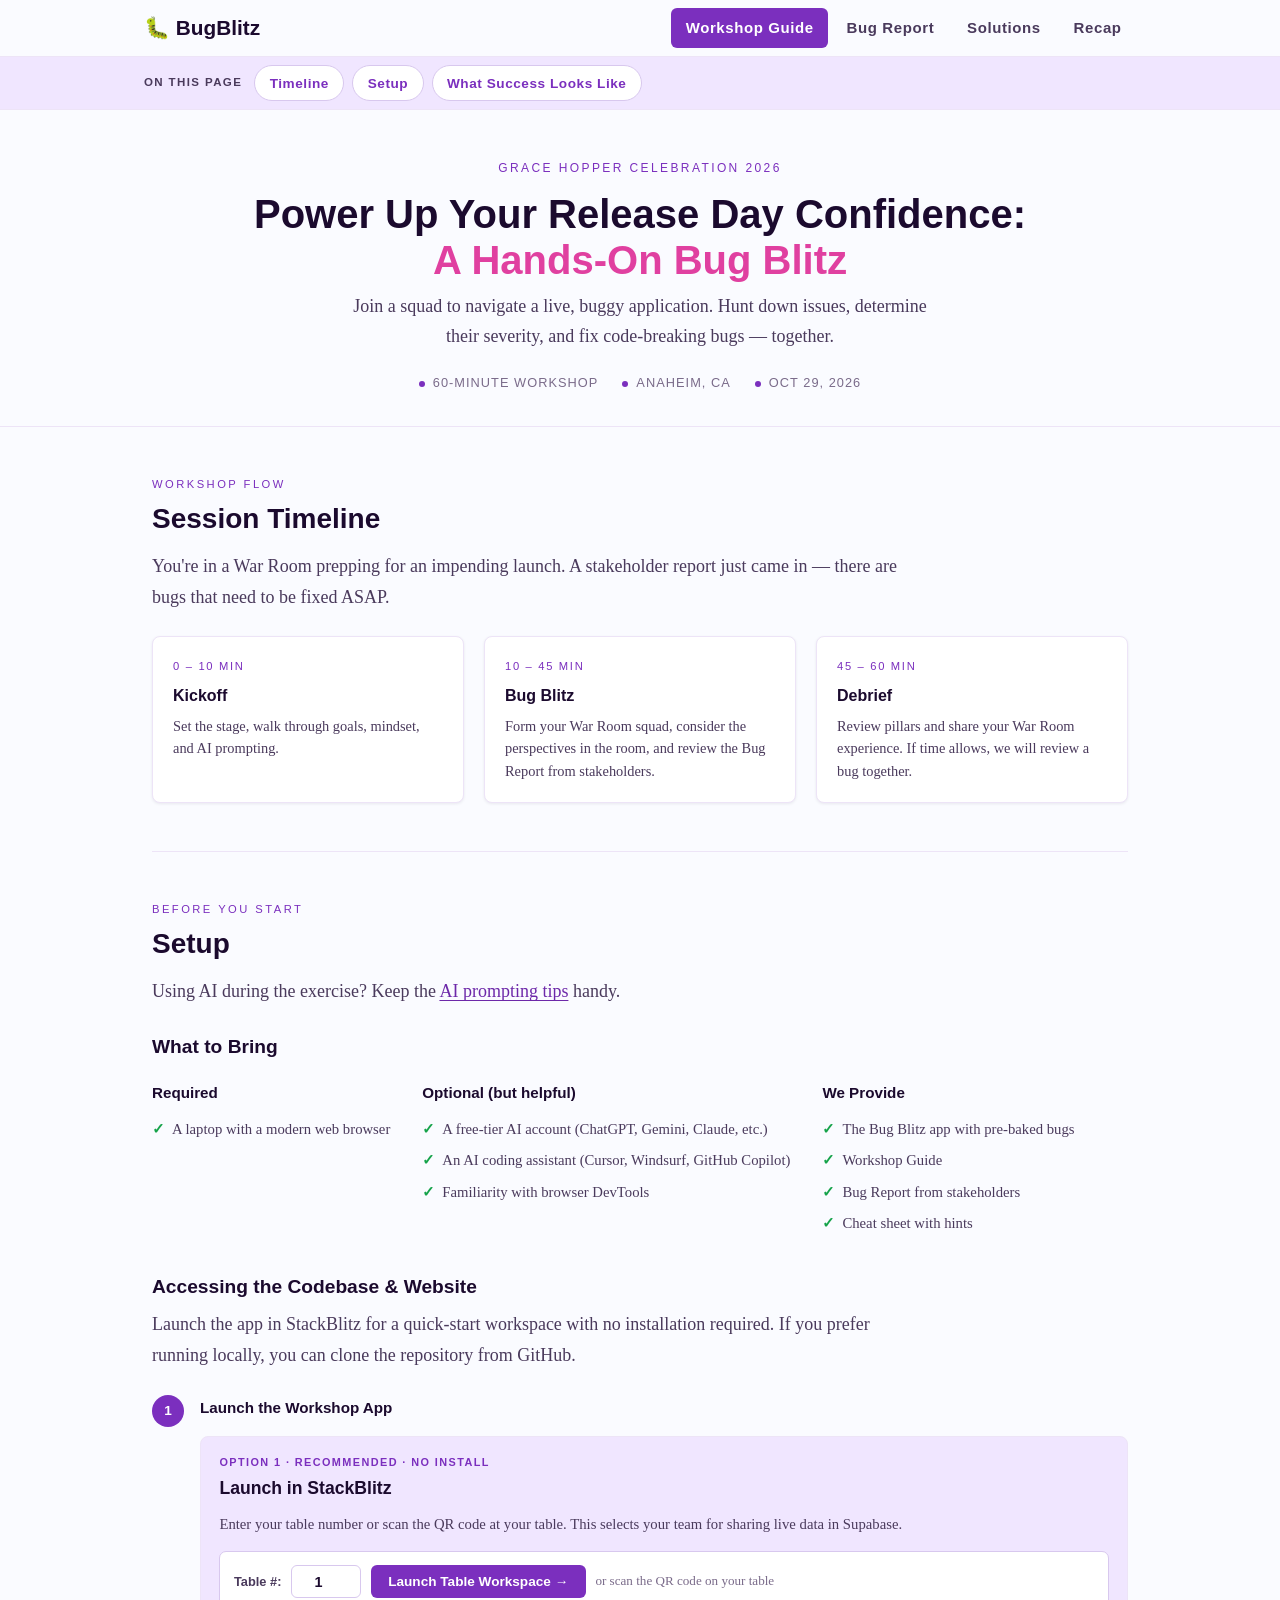
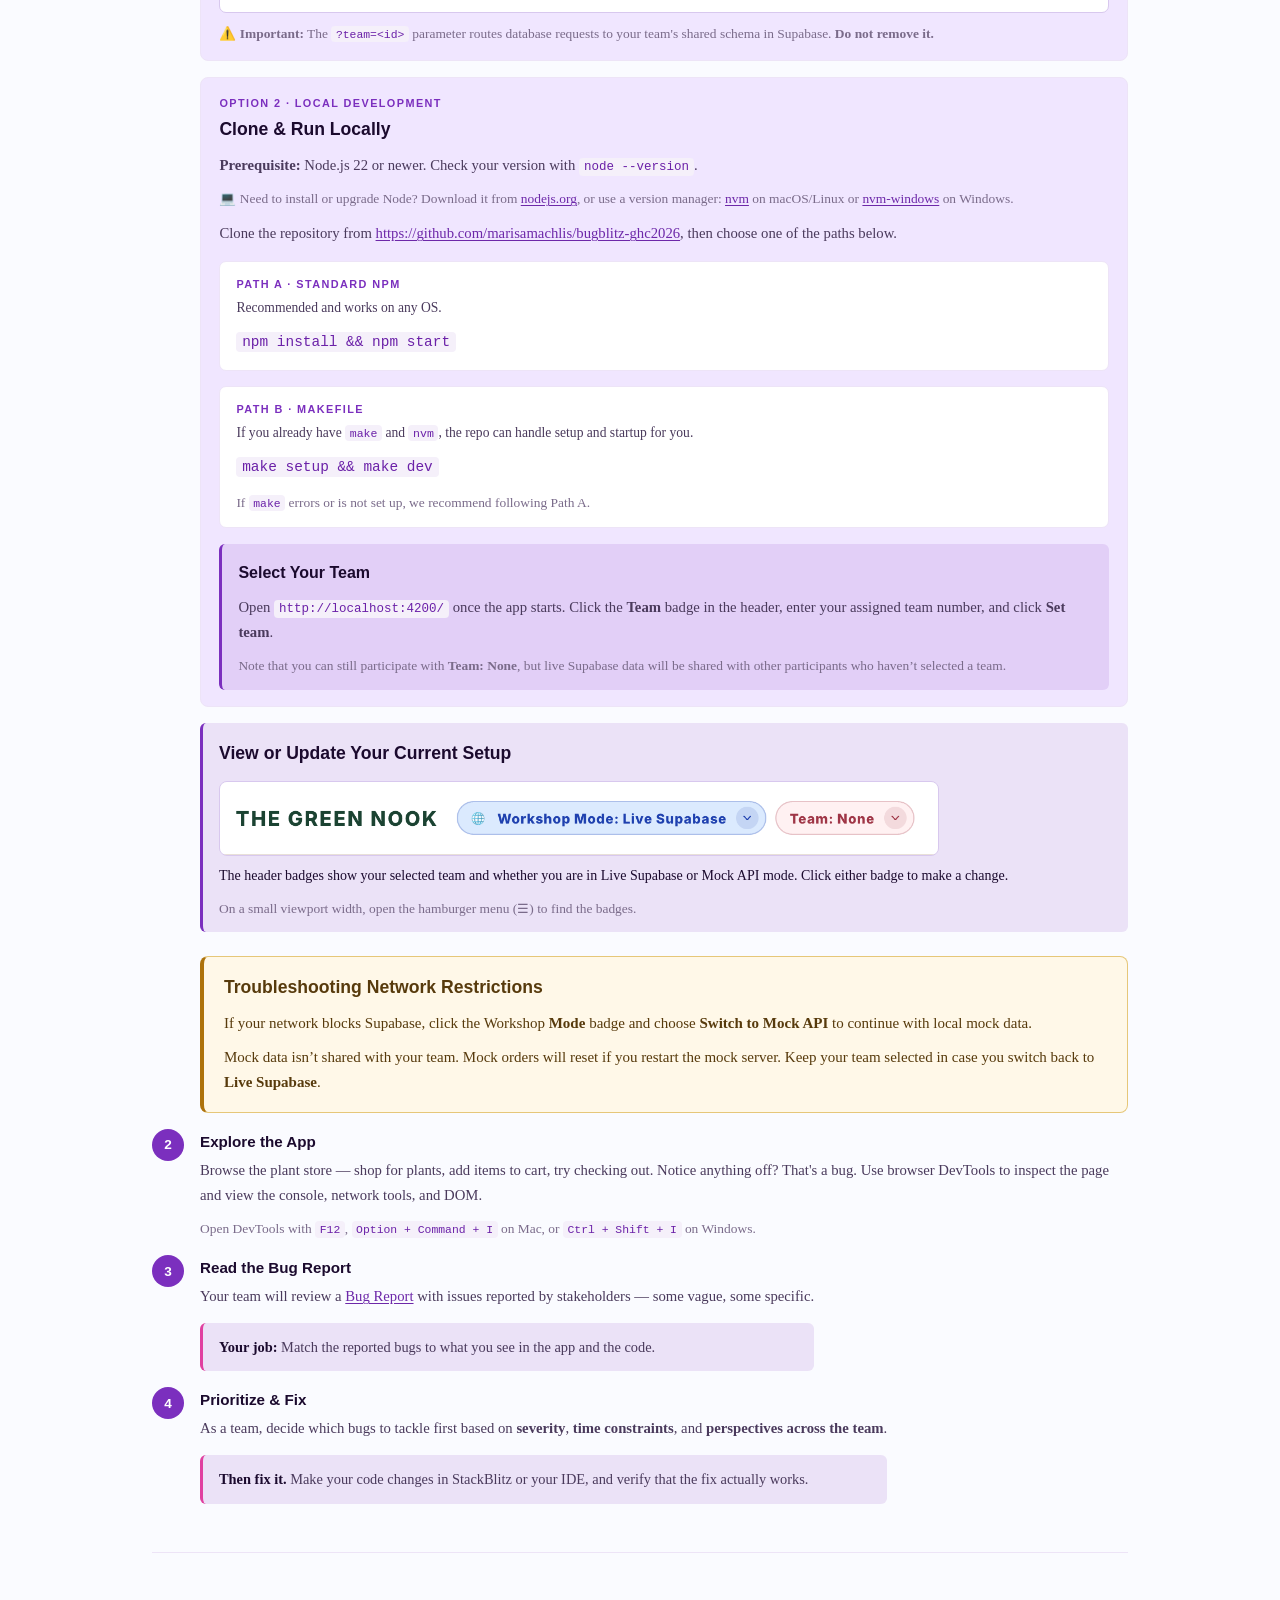
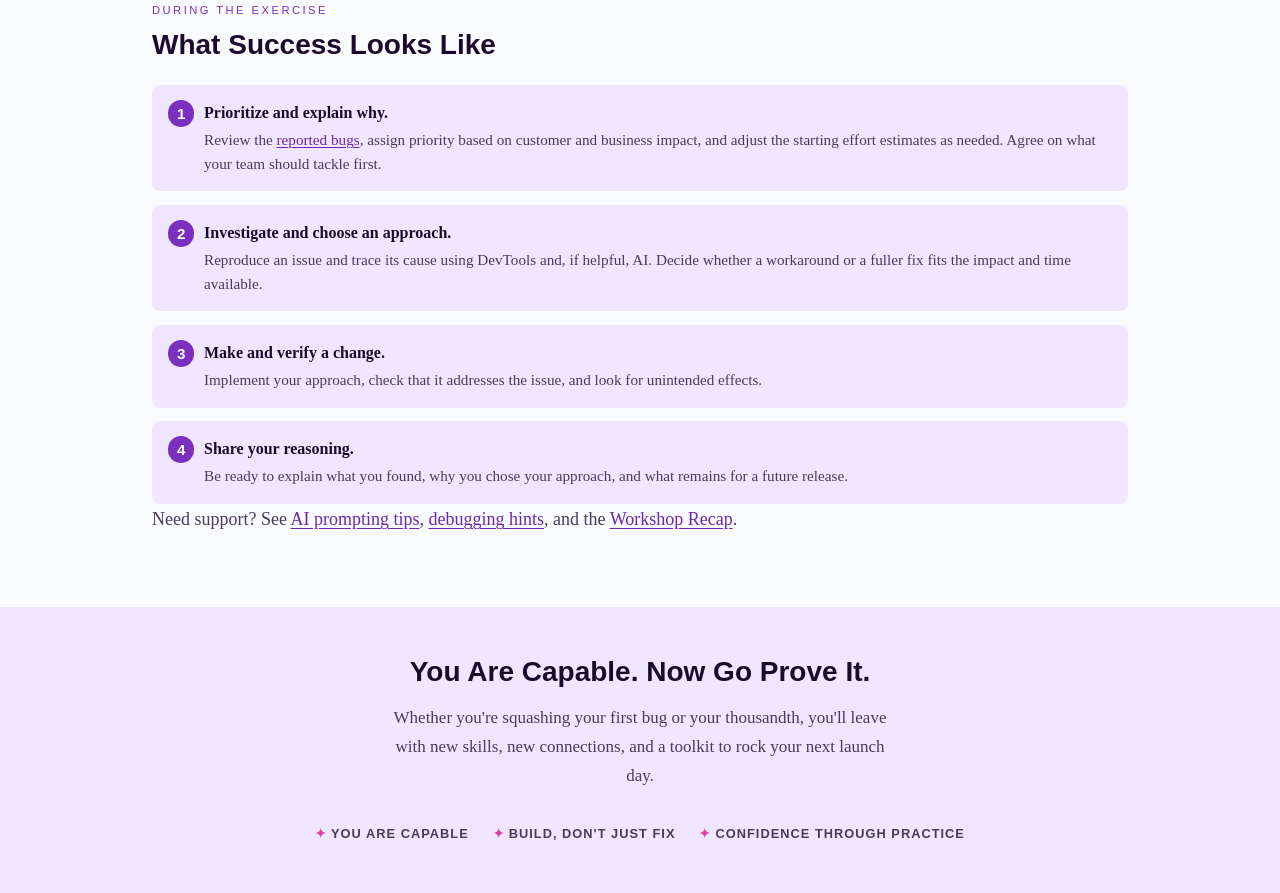
==== commit 9e5aca74: "header change" ====
--- a/index.html
+++ b/index.html
@@ -8,6 +8,44 @@
 <script src="app.js" defer></script>
 
 <!-- Masthead -->
+<header class="site-header">
+  <div class="site-bar">
+    <a class="site-brand" href="index.html"><span aria-hidden="true">🐛</span> BugBlitz</a>
+    <nav class="page-nav" aria-label="Workshop pages">
+      <ul class="page-nav-list">
+        <li class="page-nav-item"><a href="index.html" aria-current="page">Workshop Guide</a></li>
+        <li class="page-nav-item has-menu">
+          <a href="bugs.html">Bug Report</a>
+          <ul class="page-nav-menu" id="page-menu-bugs">
+            <li><a href="bugs.html#quick-links">Bug Directory</a></li>
+            <li><a href="bugs.html#triage-board">Triage Matrix</a></li>
+          </ul>
+        </li>
+        <li class="page-nav-item"><a href="solutions.html">Solutions</a></li>
+        <li class="page-nav-item has-menu">
+          <a href="recap.html">Recap</a>
+          <ul class="page-nav-menu" id="page-menu-recap">
+            <li><a href="recap.html#goals">Goals</a></li>
+            <li><a href="recap.html#mindset">Mindset</a></li>
+            <li><a href="recap.html#severity">Severity &amp; Priority</a></li>
+            <li><a href="recap.html#bug-types">Bug Types</a></li>
+            <li><a href="recap.html#ai-tips">AI Tips</a></li>
+            <li><a href="recap.html#roles">Stakeholders</a></li>
+            <li><a href="recap.html#hints">Hints</a></li>
+          </ul>
+        </li>
+      </ul>
+    </nav>
+  </div>
+  <nav class="section-nav" aria-label="Page sections">
+    <div class="section-nav-inner">
+      <a href="#timeline">Timeline</a>
+      <a href="#setup">Setup</a>
+      <a href="#exercise">What Success Looks Like</a>
+    </div>
+  </nav>
+</header>
+
 <div class="masthead">
   <div class="masthead-eyebrow">Grace Hopper Celebration 2026</div>
   <h1>Power Up Your Release Day Confidence:<br><em>A Hands-On Bug Blitz</em></h1>
@@ -17,22 +55,8 @@
     <span>Anaheim, CA</span>
     <span>Oct 29, 2026</span>
   </div>
-  <nav class="guide-nav" aria-label="Workshop guides">
-    <a href="index.html" aria-current="page">Workshop Guide</a>
-    <a href="bugs.html">Bug Report</a>
-    <a href="solutions.html">Solutions</a>
-    <a href="reference.html">Reference</a>
-  </nav>
 </div>
 
-<!-- Section Nav -->
-<nav class="section-nav" aria-label="Page sections">
-  <div class="section-nav-inner">
-    <a href="#timeline">Timeline</a>
-    <a href="#setup">Setup</a>
-    <a href="#exercise">What Success Looks Like</a>
-  </div>
-</nav>
 
 <div class="content">
 
@@ -65,7 +89,7 @@
   <section id="setup">
     <div class="section-label">Before You Start</div>
     <h2>Setup</h2>
-    <p class="lead">Using AI during the exercise? Keep the <a href="reference.html#ai-tips">AI prompting tips</a> handy.</p>
+    <p class="lead">Using AI during the exercise? Keep the <a href="recap.html#ai-tips">AI prompting tips</a> handy.</p>
 
     <h3 class="setup-subhead">What to Bring</h3>
     <div class="supplies-row">
@@ -284,7 +308,7 @@
       <li><strong>Make and verify a change.</strong> Implement your approach, check that it addresses the issue, and look for unintended effects.</li>
       <li><strong>Share your reasoning.</strong> Be ready to explain what you found, why you chose your approach, and what remains for a future release.</li>
     </ol>
-    <p class="lead">Need support? See <a href="reference.html#ai-tips">AI prompting tips</a>, <a href="reference.html#hints">debugging hints</a>, and the <a href="reference.html">Workshop Reference</a>.</p>
+    <p class="lead">Need support? See <a href="recap.html#ai-tips">AI prompting tips</a>, <a href="recap.html#hints">debugging hints</a>, and the <a href="recap.html">Workshop Recap</a>.</p>
   </section>
 
 </div>
--- a/styles.css
+++ b/styles.css
@@ -119,7 +119,7 @@
 }
 
 /* Shared workshop/report tokens; page-specific differences remain below. */
-@scope (html:is([data-page="bugs"], [data-page="index"], [data-page="reference"])) {
+@scope (html:is([data-page="bugs"], [data-page="index"], [data-page="recap"])) {
   :scope {
     --surface-alt: #E8DCF5;
     --nav-bg: rgba(250, 251, 255, 0.92);
@@ -569,12 +569,6 @@
     scroll-margin-top: 5rem;
   }
 
-  .exercise-goal p {
-    color: var(--text-secondary);
-    font-size: 0.95rem;
-    line-height: 1.6;
-  }
-
   .triage-prompts ol {
     list-style: none;
     counter-reset: obj;
@@ -742,7 +736,8 @@
     box-shadow: inset 0 0 0 1px #8b5bb5;
   }
 
-  .triage-board td.drop-target {
+  .triage-board td.drop-target,
+  .needs-triage.drop-target {
     border-radius: 6px;
     box-shadow: inset 0 0 0 2px var(--accent);
   }
@@ -1793,10 +1788,10 @@
 /* Off-canvas Drawer Panel Sliding from the Left */
 .bug-guide-sidebar {
   position: fixed;
-  top: 3.25rem;
+  top: var(--site-header-height, 3.25rem);
   left: -280px; /* Hidden off the left edge */
   width: 260px;
-  height: calc(100vh - 3.25rem);
+  height: calc(100vh - var(--site-header-height, 3.25rem));
   z-index: 200;
   background: var(--card-bg, #ffffff);
   box-shadow: 4px 0 20px rgba(0, 0, 0, 0.15); /* Shadow extends to the right */
@@ -1842,11 +1837,11 @@
 
   .bug-guide-sidebar {
     position: fixed;
-    top: 6rem;
+    top: calc(var(--site-header-height, 5rem) + 1rem);
     left: calc(50vw - 32rem - 200px);
     width: 180px;
     height: auto;
-    max-height: calc(100vh - 7rem);
+    max-height: calc(100vh - var(--site-header-height, 5rem) - 2rem);
     box-shadow: none;
     background: transparent;
     padding: 0;
@@ -1947,7 +1942,7 @@
 }
 
 /* Shared Workshop Guide and Reference styles. Keep their common components together. */
-@scope (html:is([data-page="index"], [data-page="reference"])) {
+@scope (html:is([data-page="index"], [data-page="recap"])) {
 /* ── Fonts ── */
   :scope {
     --success: #16A34A;
@@ -3467,11 +3462,17 @@
 
   pre { font-family: var(--font-mono); font-size: 0.8rem; line-height: 1.55; background: var(--code-bg); color: var(--text-primary); padding: 0.9rem 1rem; border-radius: 6px; overflow-x: auto; margin: 0.5rem 0; }
 
-  pre code { background: none; padding: 0; color: inherit; font-size: inherit; }
-
-  .diff-add { background: var(--diff-add-bg); color: var(--diff-add-text); display: block; padding: 0 0.4em; }
-
-  .diff-remove { background: var(--diff-remove-bg); color: var(--diff-remove-text); display: block; padding: 0 0.4em; text-decoration: line-through; text-decoration-color: rgba(0,0,0,0.2); }
+  /* As wide as the longest line, so diff highlights span the full scroll width. */
+  pre code { display: inline-block; min-width: 100%; background: none; padding: 0; color: inherit; font-size: inherit; }
+
+  /* Full-width highlight whose text stays aligned with unchanged lines: the
+     padding is offset by an equal negative margin. Inline-block (not block)
+     so the newline after each highlighted line doesn't add a blank line. */
+  .diff-add, .diff-remove { display: inline-block; width: calc(100% + 0.8em); margin: 0 -0.4em; padding: 0 0.4em; vertical-align: top; }
+
+  .diff-add { background: var(--diff-add-bg); color: var(--diff-add-text); }
+
+  .diff-remove { background: var(--diff-remove-bg); color: var(--diff-remove-text); text-decoration: line-through; text-decoration-color: rgba(0,0,0,0.2); }
 
   .content { max-width: 60rem; margin: 0 auto; padding: 0 1.5rem 4rem; }
 
@@ -3517,7 +3518,7 @@
 
   .solution ul li { color: var(--text-secondary); font-size: 0.95rem; padding: 0.15rem 0; }
 
-  .solution .file-path { font-family: var(--font-mono); font-size: 0.8rem; color: var(--text-muted); margin-top: 0.5rem; }
+  .solution .file-path { font-family: var(--font-mono); font-size: 0.8rem; color: var(--text-muted); margin-top: 0.5rem; overflow-wrap: anywhere; }
 
   @media (max-width: 600px) {
     .masthead { padding: 2rem 1rem 1.5rem; }
@@ -3618,7 +3619,9 @@
 
 /* Optional, progressively disclosed help stays with its bug report. */
 @scope (html[data-page="bugs"]) {
-  .hints-intro {
+  /* Goal 2's summary shares the "Stuck?" banner style. */
+  .hints-intro,
+  .exercise-goal p {
     padding: 0.85rem 1rem;
     border-left: 3px solid var(--accent);
     background: var(--surface);
@@ -3704,24 +3707,57 @@
   }
 }
 
-/* Anchor targets clear the navigation and filter toolbar at every viewport size. */
-html[data-page="bugs"] #quick-links {
-  scroll-margin-top: var(--bug-nav-height, 3rem);
-}
-
-html[data-page="bugs"] .bug-reports-heading {
-  margin: 2rem 0 0.75rem;
-}
-
-html[data-page="bugs"] :is(#triage-board, #solve-bugs, #bug-cards-heading, .triage-table tr) {
+html[data-page="bugs"] :is(#triage-board, #quick-links, #solve-bugs, .triage-table tr) {
   scroll-margin-top: var(--bug-anchor-offset, 9rem);
 }
 
 /* The filter toolbar is a sibling of the directory and reports, so it stays
-   sticky throughout the report section instead of stopping at the table. */
+   sticky throughout the report section instead of stopping at the table. The
+   directory intro, toolbar, and list + report viewer join into a single box. */
 html[data-page="bugs"] .directory-intro { margin-bottom: 0; border-bottom: 0; border-radius: 8px 8px 0 0; padding-bottom: 0.5rem; box-shadow: none; }
 html[data-page="bugs"] #bug-filter-toolbar { margin-top: 0; margin-bottom: 0; border-left: 1px solid var(--border-light); border-right: 1px solid var(--border-light); }
-html[data-page="bugs"] .directory-list { margin-top: 0; border-top: 0; border-radius: 0 0 8px 8px; }
+html[data-page="bugs"] .directory-layout { margin-bottom: 1rem; padding: 1.5rem; background: var(--card-bg); border: 1px solid var(--border-light); border-top: 0; border-radius: 0 0 8px 8px; box-shadow: 0 1px 3px var(--card-shadow); }
+html[data-page="bugs"] .directory-layout .directory-list { margin: 0; padding: 0; background: none; border: 0; border-radius: 0; box-shadow: none; }
+
+/* Bug Directory list + report viewer (enabled by app.js). */
+@scope (html[data-page="bugs"]) {
+  /* Two columns while a report is open; the full-width table otherwise. */
+  .directory-layout.is-split { display: grid; grid-template-columns: minmax(16rem, 21rem) minmax(0, 1fr); gap: 1.5rem; align-items: start; }
+
+  /* The list is narrow beside the viewer, so stack each row's fields. */
+  .is-split .triage-table thead { display: none; }
+  .is-split .triage-table tr { display: grid; grid-template-columns: 1fr 1fr; padding: 0.5rem 0.6rem; border-bottom: 1px solid var(--border-light); border-left: 3px solid transparent; }
+  .is-split .triage-table td { border: 0; padding: 0.2rem; min-width: 0; }
+  .is-split .triage-table td:first-child { grid-column: 1 / -1; }
+  .is-split .triage-table td[data-label]::before { content: attr(data-label); display: block; font-size: 0.72rem; color: var(--text-secondary); margin-bottom: 0.15rem; }
+  .is-split .triage-table tr.is-selected { border-left-color: var(--accent); border-radius: 4px; }
+
+  .triage-table tr.is-selected { background: var(--surface); }
+  .triage-table tr.is-selected td:first-child a { color: var(--text-primary); font-weight: 700; }
+
+  .report-viewer { position: sticky; top: calc(var(--bug-anchor-offset, 9rem) - 0.5rem); max-height: calc(100vh - var(--bug-anchor-offset, 9rem)); overflow-y: auto; border-radius: 8px; }
+  .report-viewer[hidden] { display: none; }
+  .bug-guide-cards[hidden] { display: none; }
+  .report-viewer .report-viewer-card { box-shadow: none; }
+  .report-viewer-close { display: none; margin-top: 0.75rem; padding: 0.4rem 0; border: 0; background: none; font: inherit; font-size: 0.85rem; color: var(--accent-link, var(--accent)); cursor: pointer; }
+
+  /* Single column: the report sits in its own table row under the selected bug. */
+  .triage-table tr.report-viewer-row { display: table-row; background: none; }
+  .triage-table tr.report-viewer-row > td { padding: 0 0 1rem; border-bottom: 1px solid var(--border-light); }
+  /* Inside the directory, undo its list and link styles. */
+  .report-viewer li { display: list-item; gap: normal; }
+  .report-viewer :is(p, li) a { text-decoration: underline; text-underline-offset: 0.15em; }
+
+  @media (max-width: 900px) {
+    .report-viewer { position: static; max-height: none; overflow: visible; }
+    .report-viewer-close { display: inline-block; }
+  }
+
+  @media (max-width: 600px) {
+    .triage-table tr.report-viewer-row { display: block; padding: 0 0 1rem; }
+    .triage-table tr.report-viewer-row > td { display: block; padding: 0; border: 0; }
+  }
+}
 
 /* Sidebar mirrors the active report filters. */
 html[data-page="bugs"] .toc-link[hidden] { display: none; }
@@ -3769,3 +3805,158 @@
 }
 
 html[data-page="bugs"] :is(#sidebar-clear-filters, #clear-filters-btn):hover { background: var(--accent-glow); text-decoration: none; }
+
+/* Expand/collapse sections, added by app.js on the Recap page. */
+@scope (html[data-page="recap"]) {
+  .collapse-controls { display: flex; justify-content: flex-end; }
+
+  .collapse-all { font-family: var(--font-display); font-size: 0.75rem; font-weight: 700; letter-spacing: 0.08em; text-transform: uppercase; padding: 0.4rem 0.9rem; border: 1px solid var(--accent); border-radius: 999px; background: transparent; color: var(--accent); cursor: pointer; }
+
+  .collapse-all:hover { background: var(--accent); color: var(--card-bg); }
+
+  .collapse-toggle { display: flex; align-items: center; justify-content: space-between; gap: 1rem; width: 100%; padding: 0; border: 0; background: none; font: inherit; color: inherit; text-align: left; cursor: pointer; }
+
+  .collapse-toggle::after { content: ''; flex: none; width: 0.55rem; height: 0.55rem; margin: 0.3rem 0.25rem 0 0; border-right: 2px solid var(--accent); border-bottom: 2px solid var(--accent); transform: rotate(-135deg); transition: transform 0.15s ease; }
+
+  .collapsed .collapse-toggle::after { margin-top: -0.3rem; transform: rotate(45deg); }
+
+  .collapse-toggle:hover { color: var(--accent); }
+
+  .collapse-toggle:focus-visible, .collapse-all:focus-visible { outline: 2px solid var(--accent); outline-offset: 4px; border-radius: 4px; }
+}
+
+@scope (html[data-page="recap"]) {
+  .collapse-controls { margin-top: 1.5rem; margin-bottom: -1.5rem; }
+
+  section.collapsed { padding-block: 1.75rem; }
+}
+
+/* Solutions list + solution viewer (enabled by app.js). */
+@scope (html[data-page="solutions"]) {
+  .solution-layout { margin: 2rem 0 3rem; }
+  .solution-layout .toc { margin: 0; }
+
+  /* Two columns while a solution is open; the full-width list otherwise. */
+  .solution-layout.is-split { display: grid; grid-template-columns: minmax(15rem, 19rem) minmax(0, 1fr); gap: 1.5rem; align-items: start; }
+  .is-split .toc ol { padding-left: 1.25rem; }
+
+  /* Every item reserves room for the selection bar, so text never shifts or sits under it. */
+  .solution-layout .toc ol > li { padding-inline: 0.6rem 0.5rem; border-left: 3px solid transparent; border-radius: 0 4px 4px 0; }
+  .solution-layout .toc ol > li.is-selected { background: var(--surface); border-left-color: var(--accent); }
+  .toc li.is-selected > a { color: var(--text-primary); font-weight: 700; }
+
+  /* The short list stays pinned beside the solution; the solution itself
+     scrolls with the page (no scroll box inside the page). */
+  .solution-layout.is-split .toc { position: sticky; top: calc(var(--site-header-height, 4rem) + 1rem); max-height: calc(100vh - var(--site-header-height, 4rem) - 2rem); overflow-y: auto; }
+  .report-viewer { border-radius: 8px; }
+  .report-viewer[hidden] { display: none; }
+  .report-viewer .solution { margin: 0; box-shadow: none; }
+  .report-viewer-close { display: none; margin-top: 0.75rem; padding: 0.4rem 0; border: 0; background: none; font: inherit; font-size: 0.85rem; color: var(--accent-link, var(--accent)); cursor: pointer; }
+
+  /* Single column: the solution opens in an unnumbered row under its title,
+     lined up with the title's highlight. */
+  .solution-layout .toc ol > li.report-viewer-row { display: block; margin: 0.25rem 0 0.75rem; padding: 0; border-left: 0; }
+  /* Inside the list, undo the list's item and link styles. */
+  .report-viewer li { font-size: 0.95rem; padding: 0.15rem 0; }
+  .report-viewer .solution h2 { font-size: 1.35rem; letter-spacing: normal; text-transform: none; color: var(--text-primary); margin-bottom: 0.35rem; }
+  .report-viewer :is(p, li) a { text-decoration: underline; text-underline-offset: 0.15em; }
+
+  @media (max-width: 900px) {
+    .report-viewer-close { display: inline-block; }
+    /* Match the Bug Directory's single-column look: highlight only, no bar. */
+    .solution-layout .toc ol > li.is-selected { border-left-color: transparent; }
+  }
+}
+
+/* "Click a title" tip above the Bug Directory list (added by app.js). */
+@scope (html[data-page="bugs"]) {
+  .has-viewer-tip { position: relative; }
+  /* Floats over the column header, just above the first bug title. */
+  .viewer-tip { position: absolute; z-index: 5; left: var(--tip-offset, 3rem); bottom: calc(100% - 0.35rem); display: flex; align-items: center; gap: 0.5rem; width: max-content; max-width: min(22rem, 90vw); margin: 0; padding: 0.5rem 0.5rem 0.5rem 0.85rem; background: var(--accent); color: #ffffff; border-radius: 8px; font-size: 0.85rem; line-height: 1.4; box-shadow: 0 2px 8px var(--card-shadow); }
+  /* Speech-bubble pointer toward the titles below. */
+  .viewer-tip::after { content: ''; position: absolute; left: 1.25rem; bottom: -0.4rem; width: 0.8rem; height: 0.8rem; background: inherit; transform: rotate(45deg); }
+  .viewer-tip-close { flex: none; display: grid; place-items: center; width: 1.6rem; height: 1.6rem; padding: 0; border: 0; border-radius: 50%; background: transparent; color: inherit; font: inherit; font-size: 1rem; line-height: 1; cursor: pointer; }
+  .viewer-tip-close:hover { background: rgba(255, 255, 255, 0.18); }
+  .viewer-tip-close:focus-visible { outline: 2px solid #ffffff; outline-offset: 1px; }
+
+  /* Stacked rows have no header row to float over, so sit in the flow. */
+  @media (max-width: 600px) {
+    .viewer-tip { position: relative; left: auto; bottom: auto; margin: 0 0 0.75rem; }
+  }
+  .is-split .viewer-tip { position: relative; left: auto; bottom: auto; margin: 0 0 0.75rem; }
+}
+
+/* Site header: a pinned bar with the BugBlitz brand and page tabs, plus the
+   current page's section links. Other pages' tabs open a menu of their
+   sections on hover, or when keyboard focus reaches the tab. */
+@scope (html[data-page]) {
+  .site-header { position: sticky; top: 0; z-index: 150; background: var(--nav-bg, var(--ground)); backdrop-filter: blur(12px); -webkit-backdrop-filter: blur(12px); border-bottom: 1px solid var(--border-light); }
+  .site-bar { display: flex; align-items: center; gap: 1rem; max-width: 64rem; margin: 0 auto; padding: 0.5rem 1rem; }
+  .site-brand { margin-right: auto; font-family: var(--font-display); font-size: 1.3rem; font-weight: 700; line-height: 1.2; color: var(--text-primary); text-decoration: none; white-space: nowrap; }
+  .site-brand:hover { color: var(--accent); }
+  .site-brand:focus-visible { outline: 2px solid var(--accent); outline-offset: 2px; border-radius: 4px; }
+
+  .page-nav-list { display: flex; align-items: center; gap: 0.25rem; margin: 0; padding: 0; list-style: none; }
+  .page-nav-item { position: relative; display: flex; align-items: center; border-radius: 6px; }
+  .page-nav-item > a { display: inline-flex; align-items: center; min-height: 40px; padding: 0.45rem 0.9rem; border-radius: 6px; font-family: var(--font-display); font-size: 0.9375rem; font-weight: 700; letter-spacing: 0.04em; color: var(--text-secondary); text-decoration: none; white-space: nowrap; transition: background-color 0.15s ease, color 0.15s ease; }
+  .page-nav-item > a[aria-current="page"] { background: var(--accent); color: #ffffff; }
+  .page-nav-item:not(:has(> a[aria-current])):hover, .page-nav-item.has-menu:focus-within { background: var(--surface); }
+  .page-nav-item:hover > a:not([aria-current]), .page-nav-item.has-menu:focus-within > a { color: var(--text-primary); }
+
+  .page-nav-menu { display: none; position: absolute; z-index: 10; top: 100%; left: 0; min-width: 14rem; margin: 0; padding: 0.35rem; list-style: none; background: var(--card-bg); border: 1px solid var(--border); border-radius: 8px; box-shadow: 0 8px 24px var(--card-shadow); }
+  /* Bridges the gap so the menu stays open while the pointer moves onto it. */
+  .page-nav-menu::before { content: ''; position: absolute; left: 0; right: 0; top: -8px; height: 8px; }
+  /* The last tab's menu opens leftward so it stays on screen. */
+  .page-nav-item:last-child > .page-nav-menu { left: auto; right: 0; }
+  .page-nav-item.has-menu:focus-within > .page-nav-menu { display: block; top: calc(100% + 6px); }
+  @media (hover: hover) {
+    .page-nav-item.has-menu:hover > .page-nav-menu { display: block; top: calc(100% + 6px); }
+  }
+  .page-nav-menu a { display: block; padding: 0.45rem 0.7rem; border-radius: 5px; font-size: 0.92rem; line-height: 1.35; color: var(--text-primary); text-decoration: none; white-space: nowrap; }
+  .page-nav-menu a:hover { background: var(--surface); color: var(--accent); }
+  .page-nav :focus-visible { outline: 2px solid var(--accent); outline-offset: 2px; }
+
+  /* The current page's section links sit inside the pinned header as
+     labeled chips; the section being read is highlighted (app.js). */
+  .site-header .section-nav { position: static; border-top: 1px solid var(--border-light); border-bottom: 0; background: var(--surface); backdrop-filter: none; -webkit-backdrop-filter: none; scrollbar-width: none; }
+  .site-header .section-nav::-webkit-scrollbar { display: none; }
+  .site-header .section-nav-inner { align-items: center; gap: 0.5rem; padding: 0.5rem 1rem; }
+  .site-header .section-nav-inner::before { content: 'On this page'; flex: none; margin-right: 0.25rem; font-family: var(--font-display); font-size: 0.72rem; font-weight: 700; letter-spacing: 0.12em; text-transform: uppercase; color: var(--text-secondary); white-space: nowrap; }
+  .site-header .section-nav a { flex: none; padding: 0.35rem 0.9rem; border: 1px solid var(--border); border-radius: 999px; background: var(--card-bg); font-size: 0.85rem; font-weight: 700; letter-spacing: 0.04em; text-transform: none; color: var(--accent); }
+  .site-header .section-nav a:hover { border-color: var(--accent); color: var(--accent); background: var(--card-bg); }
+  .site-header .section-nav a:focus-visible { outline: 2px solid var(--accent); outline-offset: 2px; border-color: var(--accent); }
+  .site-header .section-nav a[aria-current="location"] { background: var(--accent); border-color: var(--accent); color: #ffffff; }
+
+  /* Phones: the chips collapse into a dropdown (set up by app.js). */
+  .section-nav-toggle { display: none; }
+  @media (max-width: 700px) {
+    .site-header .section-nav.has-dropdown { position: relative; overflow: visible; }
+    .section-nav-toggle { display: flex; align-items: center; gap: 0.6rem; width: 100%; padding: 0.55rem 1rem; border: 0; background: none; font: inherit; color: var(--text-primary); text-align: left; cursor: pointer; }
+    .section-nav-toggle-label { flex: none; font-family: var(--font-display); font-size: 0.72rem; font-weight: 700; letter-spacing: 0.12em; text-transform: uppercase; color: var(--text-secondary); }
+    .section-nav-toggle-current { flex: 1; min-width: 0; overflow: hidden; text-overflow: ellipsis; white-space: nowrap; font-family: var(--font-display); font-size: 0.95rem; font-weight: 700; color: var(--accent); }
+    .section-nav-toggle::after { content: ''; flex: none; width: 0.45rem; height: 0.45rem; margin: -0.2rem 0.25rem 0 0; border-right: 2px solid var(--accent); border-bottom: 2px solid var(--accent); transform: rotate(45deg); transition: transform 0.15s ease; }
+    .section-nav.is-open .section-nav-toggle::after { margin-top: 0.25rem; transform: rotate(-135deg); }
+    .section-nav-toggle:focus-visible { outline: 2px solid var(--accent); outline-offset: -2px; }
+
+    .site-header .section-nav.has-dropdown .section-nav-inner { display: none; position: absolute; z-index: 5; top: 100%; left: 0.5rem; right: 0.5rem; flex-direction: column; align-items: stretch; gap: 0.15rem; max-height: 60vh; overflow-y: auto; margin: 0; padding: 0.4rem; background: var(--card-bg); border: 1px solid var(--border); border-radius: 8px; box-shadow: 0 8px 24px var(--card-shadow); }
+    .site-header .section-nav.has-dropdown.is-open .section-nav-inner { display: flex; }
+    .site-header .section-nav.has-dropdown .section-nav-inner::before { display: none; }
+    .site-header .section-nav.has-dropdown a { padding: 0.65rem 0.75rem; border: 0; border-radius: 6px; background: none; text-align: left; font-size: 0.95rem; color: var(--text-primary); }
+    .site-header .section-nav.has-dropdown a:hover { background: var(--surface); }
+    .site-header .section-nav.has-dropdown a[aria-current="location"] { background: var(--surface); color: var(--accent); }
+  }
+
+  @media (max-width: 700px) {
+    .site-bar { padding: 0.4rem 0.5rem; }
+    /* Room for all four tabs; the brand already links to the Workshop Guide tab. */
+    .site-brand { display: none; }
+    .page-nav { flex: 1; min-width: 0; overflow-x: auto; -webkit-overflow-scrolling: touch; }
+    .page-nav-list { width: max-content; margin: 0 auto; }
+    .page-nav-item > a { min-height: 36px; padding: 0.4rem 0.7rem; font-size: 0.85rem; }
+    .page-nav-menu { display: none !important; }
+  }
+}
+
+/* Anchors and sticky panels clear the pinned header. */
+html[data-page]:not([data-page="bugs"]) [id] { scroll-margin-top: calc(var(--site-header-height, 7rem) + 1rem); }
+html[data-page="solutions"] .solution-layout li { scroll-margin-top: calc(var(--site-header-height, 4rem) + 1rem); }
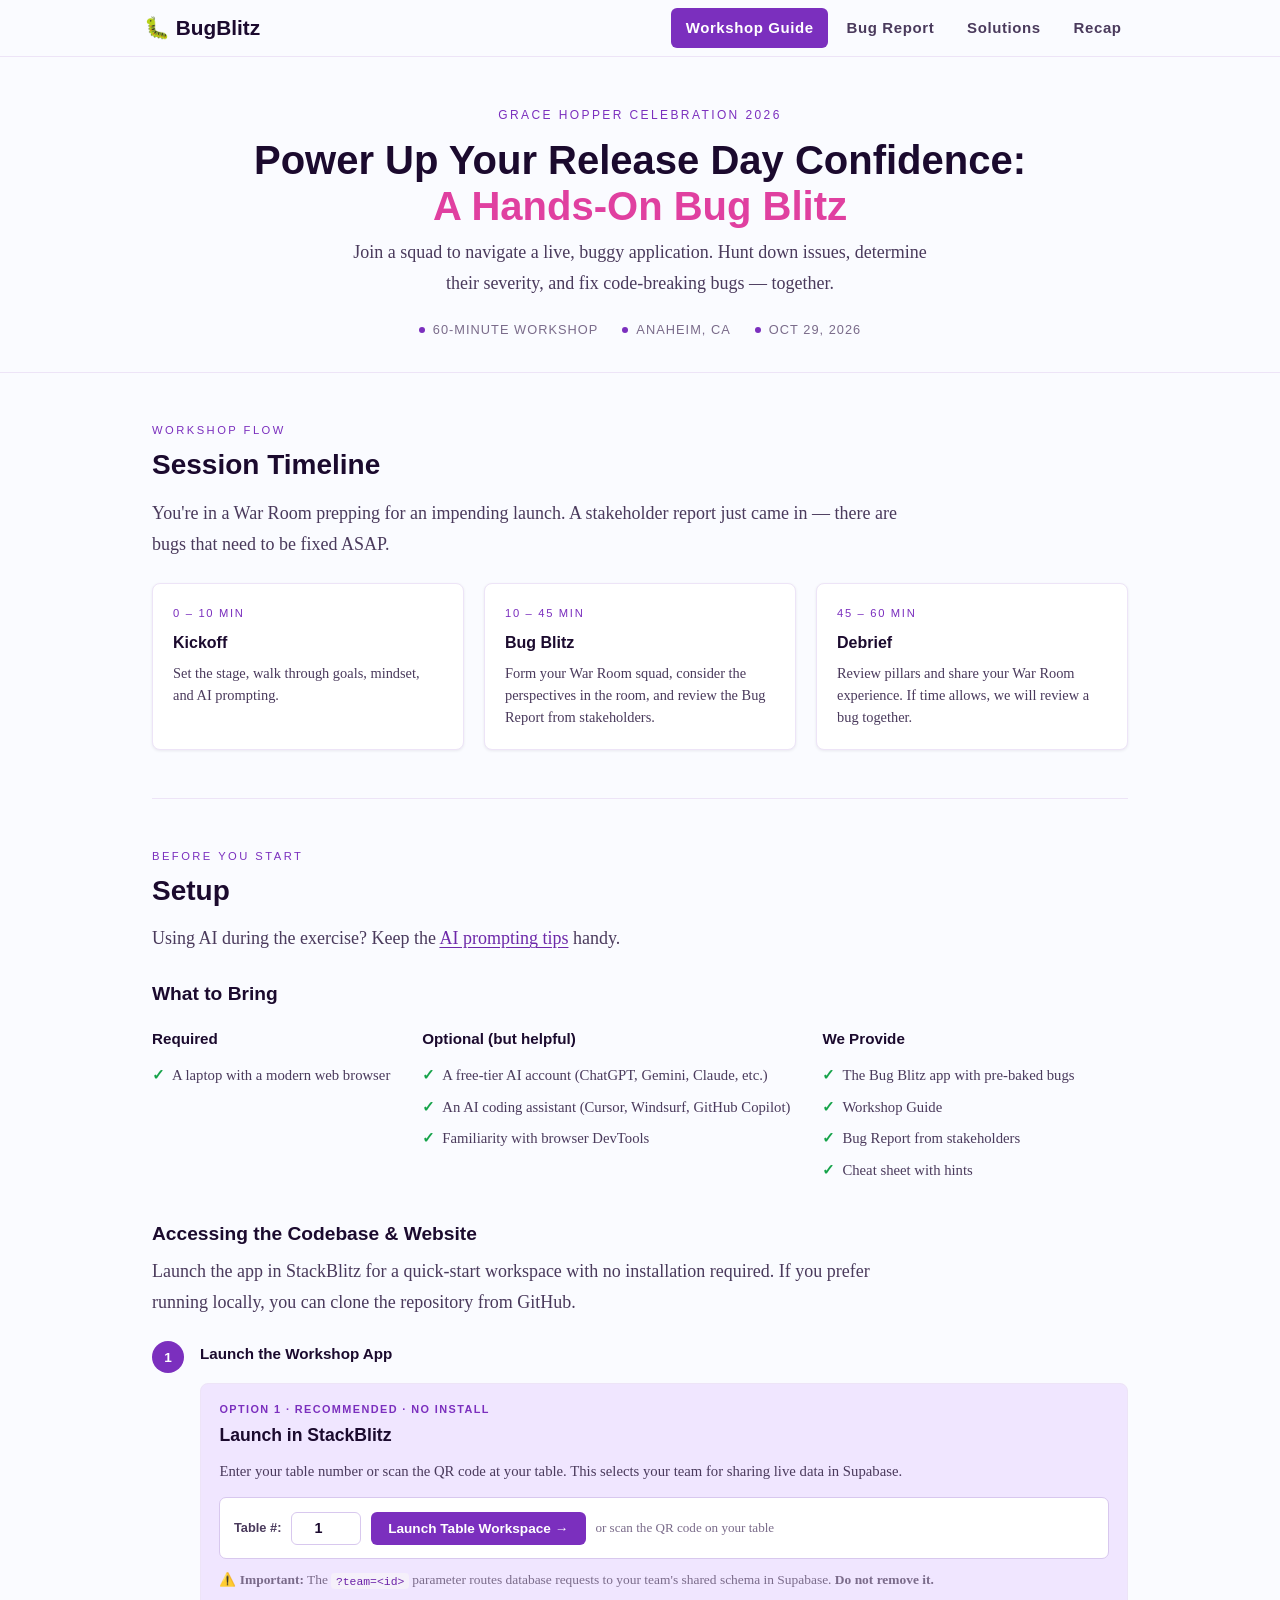
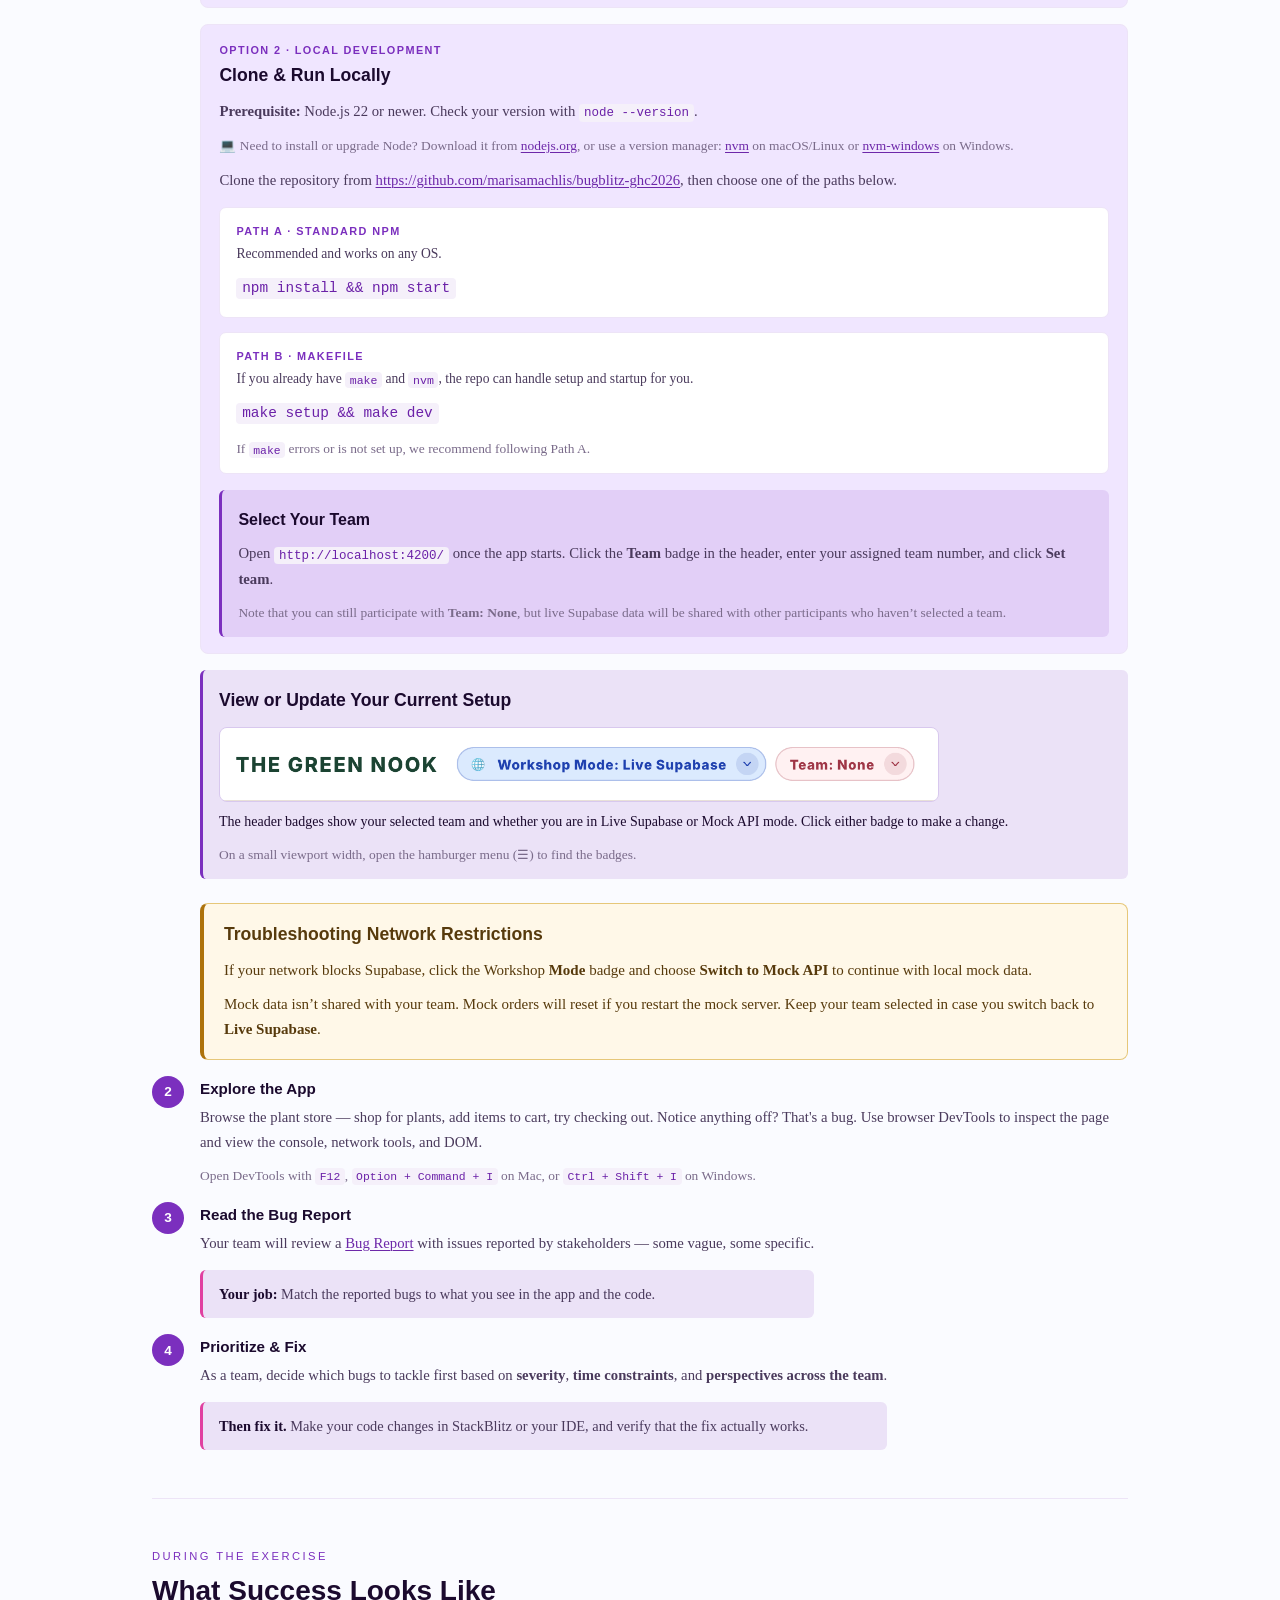
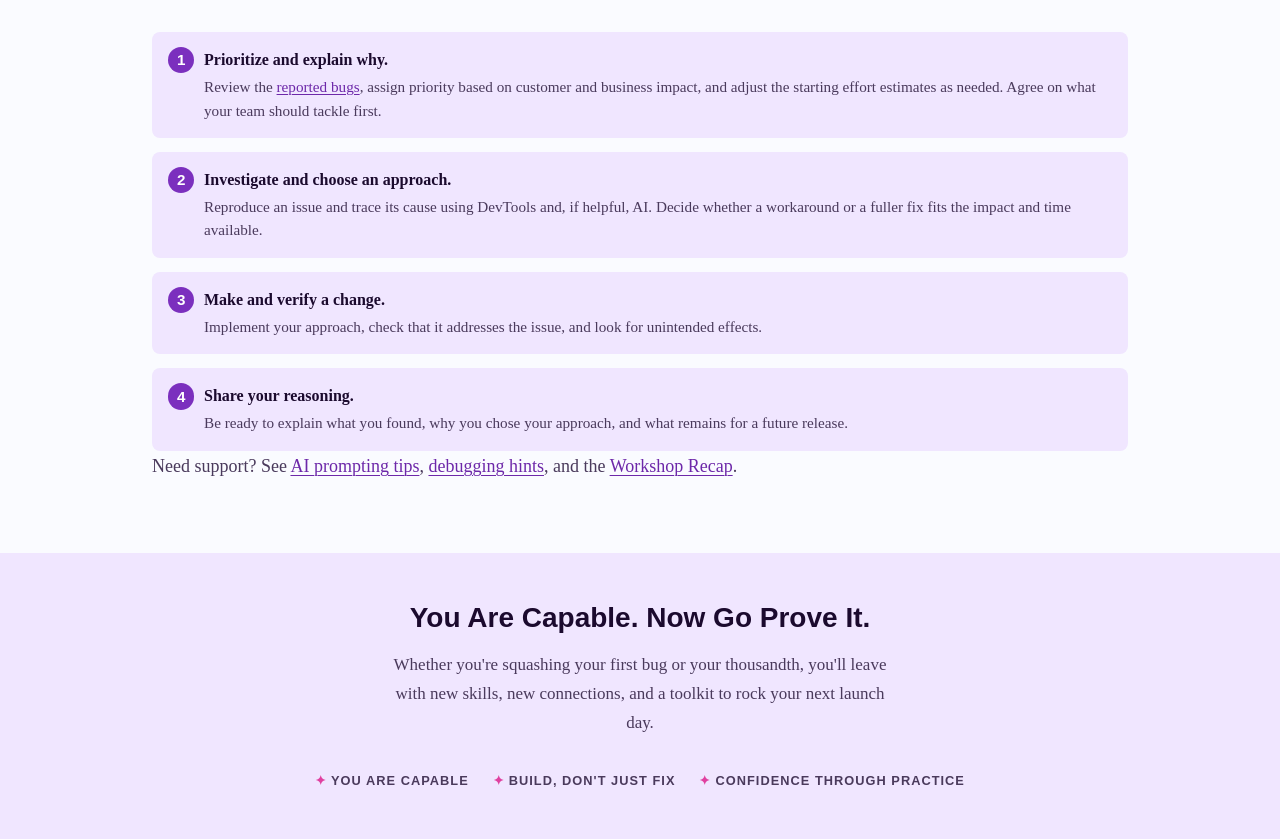
==== commit 76c10ba2: "Header revamp, section nav, viewer and triage board improvements" ====
--- a/index.html
+++ b/index.html
@@ -13,10 +13,17 @@
     <a class="site-brand" href="index.html"><span aria-hidden="true">🐛</span> BugBlitz</a>
     <nav class="page-nav" aria-label="Workshop pages">
       <ul class="page-nav-list">
-        <li class="page-nav-item"><a href="index.html" aria-current="page">Workshop Guide</a></li>
+        <li class="page-nav-item has-menu">
+          <a href="index.html" aria-current="page">Workshop Guide</a>
+          <ul class="page-nav-menu" id="page-menu-guide" aria-label="Workshop Guide sections">
+            <li><a href="#timeline">Timeline</a></li>
+            <li><a href="#setup">Setup</a></li>
+            <li><a href="#exercise">What Success Looks Like</a></li>
+          </ul>
+        </li>
         <li class="page-nav-item has-menu">
           <a href="bugs.html">Bug Report</a>
-          <ul class="page-nav-menu" id="page-menu-bugs">
+          <ul class="page-nav-menu" id="page-menu-bugs" aria-label="Bug Report sections">
             <li><a href="bugs.html#quick-links">Bug Directory</a></li>
             <li><a href="bugs.html#triage-board">Triage Matrix</a></li>
           </ul>
@@ -24,7 +31,7 @@
         <li class="page-nav-item"><a href="solutions.html">Solutions</a></li>
         <li class="page-nav-item has-menu">
           <a href="recap.html">Recap</a>
-          <ul class="page-nav-menu" id="page-menu-recap">
+          <ul class="page-nav-menu" id="page-menu-recap" aria-label="Recap sections">
             <li><a href="recap.html#goals">Goals</a></li>
             <li><a href="recap.html#mindset">Mindset</a></li>
             <li><a href="recap.html#severity">Severity &amp; Priority</a></li>
@@ -39,6 +46,7 @@
   </div>
   <nav class="section-nav" aria-label="Page sections">
     <div class="section-nav-inner">
+      <span class="section-nav-page">Workshop Guide</span>
       <a href="#timeline">Timeline</a>
       <a href="#setup">Setup</a>
       <a href="#exercise">What Success Looks Like</a>
--- a/styles.css
+++ b/styles.css
@@ -3506,9 +3506,17 @@
 
   .solution h2 { font-family: var(--font-display); font-size: 1.35rem; font-weight: 700; color: var(--text-primary); margin-bottom: 0.35rem; }
 
-  .solution-bug-link { font-size: 0.88rem; color: var(--text-muted); text-decoration: none; }
-
-  .solution-bug-link:hover { color: var(--accent); }
+  /* End-of-solution link back to its bug, matching the Bug Report's
+     "View full solution" pill. */
+  .solution-footer { display: flex; justify-content: flex-end; margin-top: 1.5rem; padding-top: 1rem; border-top: 1px solid var(--border-light); }
+  .solution-footer-link { font-family: var(--font-display); font-size: 0.75rem; font-weight: 700; letter-spacing: 0.1em; text-transform: uppercase; color: var(--accent); text-decoration: none; padding: 0.5rem 1rem; border: 1px solid var(--accent); border-radius: 100px; transition: background-color 0.15s ease, color 0.15s ease; }
+  .solution-footer-link:hover { background: var(--accent); color: #ffffff; }
+  .solution-footer-link:focus-visible { outline: 2px solid var(--accent); outline-offset: 2px; }
+
+  /* Link to this solution's own bug in the Bug Report. */
+  .solution-bug-link { display: inline-block; margin-top: 0.15rem; font-size: 0.9rem; font-weight: 700; color: var(--accent-link, var(--accent)); text-decoration: underline; text-decoration-thickness: 1px; text-underline-offset: 0.2em; }
+
+  .solution-bug-link:hover { color: var(--accent-bright, var(--accent)); text-decoration-thickness: 2px; }
 
   .solution-section-label { font-family: var(--font-display); font-size: 0.7rem; font-weight: 700; letter-spacing: 0.15em; text-transform: uppercase; color: var(--text-muted); margin: 1.5rem 0 0.35rem; }
 
@@ -3707,17 +3715,30 @@
   }
 }
 
-html[data-page="bugs"] :is(#triage-board, #quick-links, #solve-bugs, .triage-table tr) {
+/* Rows in the bug list land below the header and the pinned filter bar;
+   everything else only needs to clear the header. */
+html[data-page="bugs"] .triage-table tr {
   scroll-margin-top: var(--bug-anchor-offset, 9rem);
 }
 
-/* The filter toolbar is a sibling of the directory and reports, so it stays
-   sticky throughout the report section instead of stopping at the table. The
-   directory intro, toolbar, and list + report viewer join into a single box. */
+html[data-page="bugs"] :is(#triage-board, #quick-links, #solve-bugs) {
+  scroll-margin-top: calc(var(--site-header-height, 4rem) + 1rem);
+}
+
+/* The filter toolbar shares a wrapper (.directory-sticky-scope) with the bug
+   list + report viewer, so it stays pinned only while the list is on screen.
+   The directory intro, toolbar, and list + viewer join into a single box. */
 html[data-page="bugs"] .directory-intro { margin-bottom: 0; border-bottom: 0; border-radius: 8px 8px 0 0; padding-bottom: 0.5rem; box-shadow: none; }
 html[data-page="bugs"] #bug-filter-toolbar { margin-top: 0; margin-bottom: 0; border-left: 1px solid var(--border-light); border-right: 1px solid var(--border-light); }
 html[data-page="bugs"] .directory-layout { margin-bottom: 1rem; padding: 1.5rem; background: var(--card-bg); border: 1px solid var(--border-light); border-top: 0; border-radius: 0 0 8px 8px; box-shadow: 0 1px 3px var(--card-shadow); }
 html[data-page="bugs"] .directory-layout .directory-list { margin: 0; padding: 0; background: none; border: 0; border-radius: 0; box-shadow: none; }
+/* Past the end of the list the filter bar scrolls away with the content:
+   app.js sets --filter-shift (0 or negative px) to move it, and the report
+   viewer pinned beside the list, up as the reader keeps scrolling. */
+html[data-page="bugs"] #bug-filter-toolbar { top: calc(var(--bug-nav-height, 2.8rem) + var(--filter-shift, 0px)); }
+@media (min-width: 901px) {
+  html[data-page="bugs"] .directory-sticky-scope .report-viewer { top: max(calc(var(--site-header-height, 4rem) + 0.75rem), calc(var(--bug-anchor-offset, 9rem) - 0.5rem + var(--filter-shift, 0px))); }
+}
 
 /* Bug Directory list + report viewer (enabled by app.js). */
 @scope (html[data-page="bugs"]) {
@@ -3886,11 +3907,13 @@
   .is-split .viewer-tip { position: relative; left: auto; bottom: auto; margin: 0 0 0.75rem; }
 }
 
-/* Site header: a pinned bar with the BugBlitz brand and page tabs, plus the
-   current page's section links. Other pages' tabs open a menu of their
-   sections on hover, or when keyboard focus reaches the tab. */
+/* Site header. At the top of the page: the main bar with the BugBlitz brand
+   and page tabs, each opening a menu of that page's sections on hover or
+   keyboard focus. Once the main bar scrolls away, a secondary bar with the
+   page name and its "On this page" links slides in, pinned to the top
+   (html.is-scrolled, set by app.js). */
 @scope (html[data-page]) {
-  .site-header { position: sticky; top: 0; z-index: 150; background: var(--nav-bg, var(--ground)); backdrop-filter: blur(12px); -webkit-backdrop-filter: blur(12px); border-bottom: 1px solid var(--border-light); }
+  .site-header { position: relative; z-index: 150; background: var(--nav-bg, var(--ground)); border-bottom: 1px solid var(--border-light); }
   .site-bar { display: flex; align-items: center; gap: 1rem; max-width: 64rem; margin: 0 auto; padding: 0.5rem 1rem; }
   .site-brand { margin-right: auto; font-family: var(--font-display); font-size: 1.3rem; font-weight: 700; line-height: 1.2; color: var(--text-primary); text-decoration: none; white-space: nowrap; }
   .site-brand:hover { color: var(--accent); }
@@ -3916,13 +3939,20 @@
   .page-nav-menu a:hover { background: var(--surface); color: var(--accent); }
   .page-nav :focus-visible { outline: 2px solid var(--accent); outline-offset: 2px; }
 
-  /* The current page's section links sit inside the pinned header as
-     labeled chips; the section being read is highlighted (app.js). */
-  .site-header .section-nav { position: static; border-top: 1px solid var(--border-light); border-bottom: 0; background: var(--surface); backdrop-filter: none; -webkit-backdrop-filter: none; scrollbar-width: none; }
+  /* Secondary bar: page name, then the section chips; the section being read
+     is highlighted (app.js). Hidden above the viewport until scrolled. */
+  .site-header .section-nav { position: fixed; top: 0; left: 0; right: 0; z-index: 160; border-bottom: 1px solid var(--border); background: var(--surface); box-shadow: 0 2px 10px var(--card-shadow); backdrop-filter: none; -webkit-backdrop-filter: none; scrollbar-width: none; transform: translateY(-100%); visibility: hidden; transition: transform 0.2s ease, visibility 0s linear 0.2s; }
+  :scope.is-scrolled .site-header .section-nav { transform: none; visibility: visible; transition: transform 0.2s ease, visibility 0s; }
+  @media (prefers-reduced-motion: reduce) {
+    .site-header .section-nav, :scope.is-scrolled .site-header .section-nav { transition: none; }
+  }
   .site-header .section-nav::-webkit-scrollbar { display: none; }
   .site-header .section-nav-inner { align-items: center; gap: 0.5rem; padding: 0.5rem 1rem; }
-  .site-header .section-nav-inner::before { content: 'On this page'; flex: none; margin-right: 0.25rem; font-family: var(--font-display); font-size: 0.72rem; font-weight: 700; letter-spacing: 0.12em; text-transform: uppercase; color: var(--text-secondary); white-space: nowrap; }
-  .site-header .section-nav a { flex: none; padding: 0.35rem 0.9rem; border: 1px solid var(--border); border-radius: 999px; background: var(--card-bg); font-size: 0.85rem; font-weight: 700; letter-spacing: 0.04em; text-transform: none; color: var(--accent); }
+  .site-header .section-nav-page { order: 0; flex: none; padding-right: 0.85rem; margin-right: 0.35rem; border-right: 1px solid var(--border); font-family: var(--font-display); font-size: 1.05rem; font-weight: 700; color: var(--text-primary); white-space: nowrap; }
+  .site-header .section-nav-inner:not(:has(a)) .section-nav-page { border-right: 0; }
+  .site-header .section-nav-inner::before { content: 'On this page'; order: 1; flex: none; margin-right: 0.25rem; font-family: var(--font-display); font-size: 0.72rem; font-weight: 700; letter-spacing: 0.12em; text-transform: uppercase; color: var(--text-secondary); white-space: nowrap; }
+  .site-header .section-nav-inner:not(:has(a))::before { display: none; }
+  .site-header .section-nav a { order: 2; flex: none; padding: 0.35rem 0.9rem; border: 1px solid var(--border); border-radius: 999px; background: var(--card-bg); font-size: 0.85rem; font-weight: 700; letter-spacing: 0.04em; text-transform: none; color: var(--accent); }
   .site-header .section-nav a:hover { border-color: var(--accent); color: var(--accent); background: var(--card-bg); }
   .site-header .section-nav a:focus-visible { outline: 2px solid var(--accent); outline-offset: 2px; border-color: var(--accent); }
   .site-header .section-nav a[aria-current="location"] { background: var(--accent); border-color: var(--accent); color: #ffffff; }
@@ -3930,7 +3960,8 @@
   /* Phones: the chips collapse into a dropdown (set up by app.js). */
   .section-nav-toggle { display: none; }
   @media (max-width: 700px) {
-    .site-header .section-nav.has-dropdown { position: relative; overflow: visible; }
+    .site-header .section-nav.has-dropdown { overflow: visible; }
+    .site-header .section-nav.has-dropdown .section-nav-page { display: none; }
     .section-nav-toggle { display: flex; align-items: center; gap: 0.6rem; width: 100%; padding: 0.55rem 1rem; border: 0; background: none; font: inherit; color: var(--text-primary); text-align: left; cursor: pointer; }
     .section-nav-toggle-label { flex: none; font-family: var(--font-display); font-size: 0.72rem; font-weight: 700; letter-spacing: 0.12em; text-transform: uppercase; color: var(--text-secondary); }
     .section-nav-toggle-current { flex: 1; min-width: 0; overflow: hidden; text-overflow: ellipsis; white-space: nowrap; font-family: var(--font-display); font-size: 0.95rem; font-weight: 700; color: var(--accent); }
@@ -3960,3 +3991,41 @@
 /* Anchors and sticky panels clear the pinned header. */
 html[data-page]:not([data-page="bugs"]) [id] { scroll-margin-top: calc(var(--site-header-height, 7rem) + 1rem); }
 html[data-page="solutions"] .solution-layout li { scroll-margin-top: calc(var(--site-header-height, 4rem) + 1rem); }
+
+/* Close (×) button in the corner of an open bug report or solution (app.js).
+   The X is drawn with two lines so it sits exactly centered at any size. */
+@scope (html:is([data-page="bugs"], [data-page="solutions"])) {
+  .report-viewer-dismiss { position: absolute; z-index: 2; top: 0.85rem; right: 0.85rem; width: 2rem; height: 2rem; padding: 0; border: 0; border-radius: 6px; background: transparent; color: var(--text-muted); cursor: pointer; transition: background-color 0.15s ease, color 0.15s ease; }
+  .report-viewer-dismiss::before, .report-viewer-dismiss::after { content: ''; position: absolute; top: 50%; left: 50%; width: 0.95rem; height: 2px; border-radius: 1px; background: currentColor; }
+  .report-viewer-dismiss::before { transform: translate(-50%, -50%) rotate(45deg); }
+  .report-viewer-dismiss::after { transform: translate(-50%, -50%) rotate(-45deg); }
+  .report-viewer-dismiss:hover { background: var(--surface); color: var(--accent); }
+  .report-viewer-dismiss:focus-visible { outline: 2px solid var(--accent); outline-offset: 1px; }
+  /* Keep the first row of the card (type tags) clear of the ×. */
+  .report-viewer .bug-guide-card-header { padding-right: 2.25rem; }
+}
+
+/* The × is positioned against the viewer: the Bug Report's wide viewer is
+   already sticky; otherwise make it relative (dropping the pinned offset). */
+@scope (html[data-page="solutions"]) {
+  .report-viewer { position: relative; }
+}
+@media (max-width: 900px) {
+  html[data-page="bugs"] .report-viewer { position: relative; top: auto; }
+}
+
+/* Bug report pop-up, opened from cards on the triage board (app.js). */
+@scope (html[data-page="bugs"]) {
+  .report-dialog { width: min(46rem, calc(100vw - 2rem)); max-height: calc(100vh - 3rem); margin: auto; padding: 0; border: 0; border-radius: 10px; background: transparent; overflow: visible; }
+  .report-dialog::backdrop { background: rgba(27, 10, 46, 0.5); }
+  .report-dialog-body { max-height: calc(100vh - 3rem); overflow-y: auto; border-radius: 10px; }
+  .report-dialog .bug-guide-card { margin: 0; box-shadow: 0 16px 48px rgba(0, 0, 0, 0.3); }
+  .report-dialog .bug-guide-card-header { padding-right: 2.25rem; }
+  .report-dialog .bug-guide-card-footer { align-items: center; gap: 1rem; }
+  .report-dialog-open-list { margin-right: auto; padding: 0; border: 0; background: none; font: inherit; font-size: 0.9rem; font-weight: 700; color: var(--accent-link, var(--accent)); text-decoration: underline; text-underline-offset: 0.2em; cursor: pointer; }
+  .report-dialog-open-list:focus-visible { outline: 2px solid var(--accent); outline-offset: 2px; }
+  @media (max-width: 600px) {
+    .report-dialog { width: calc(100vw - 1rem); max-height: calc(100vh - 1rem); }
+    .report-dialog-body { max-height: calc(100vh - 1rem); }
+  }
+}
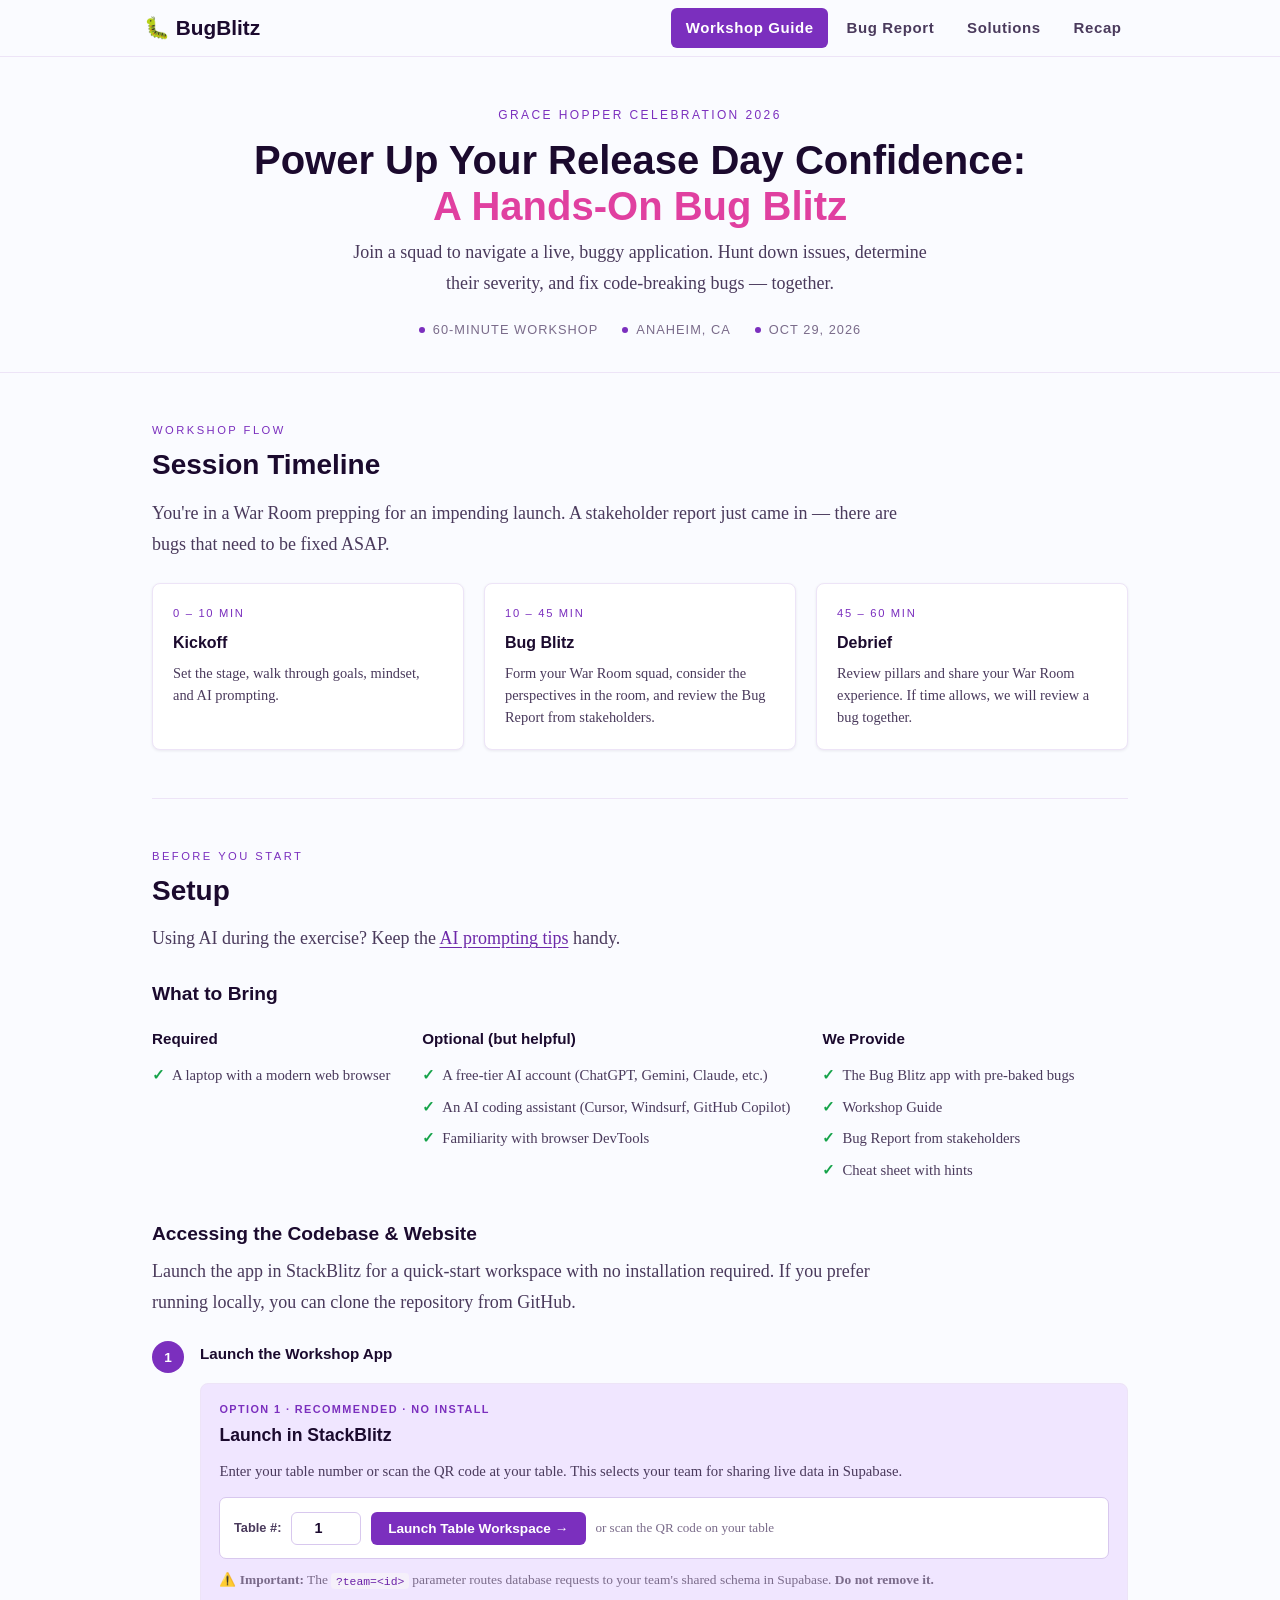
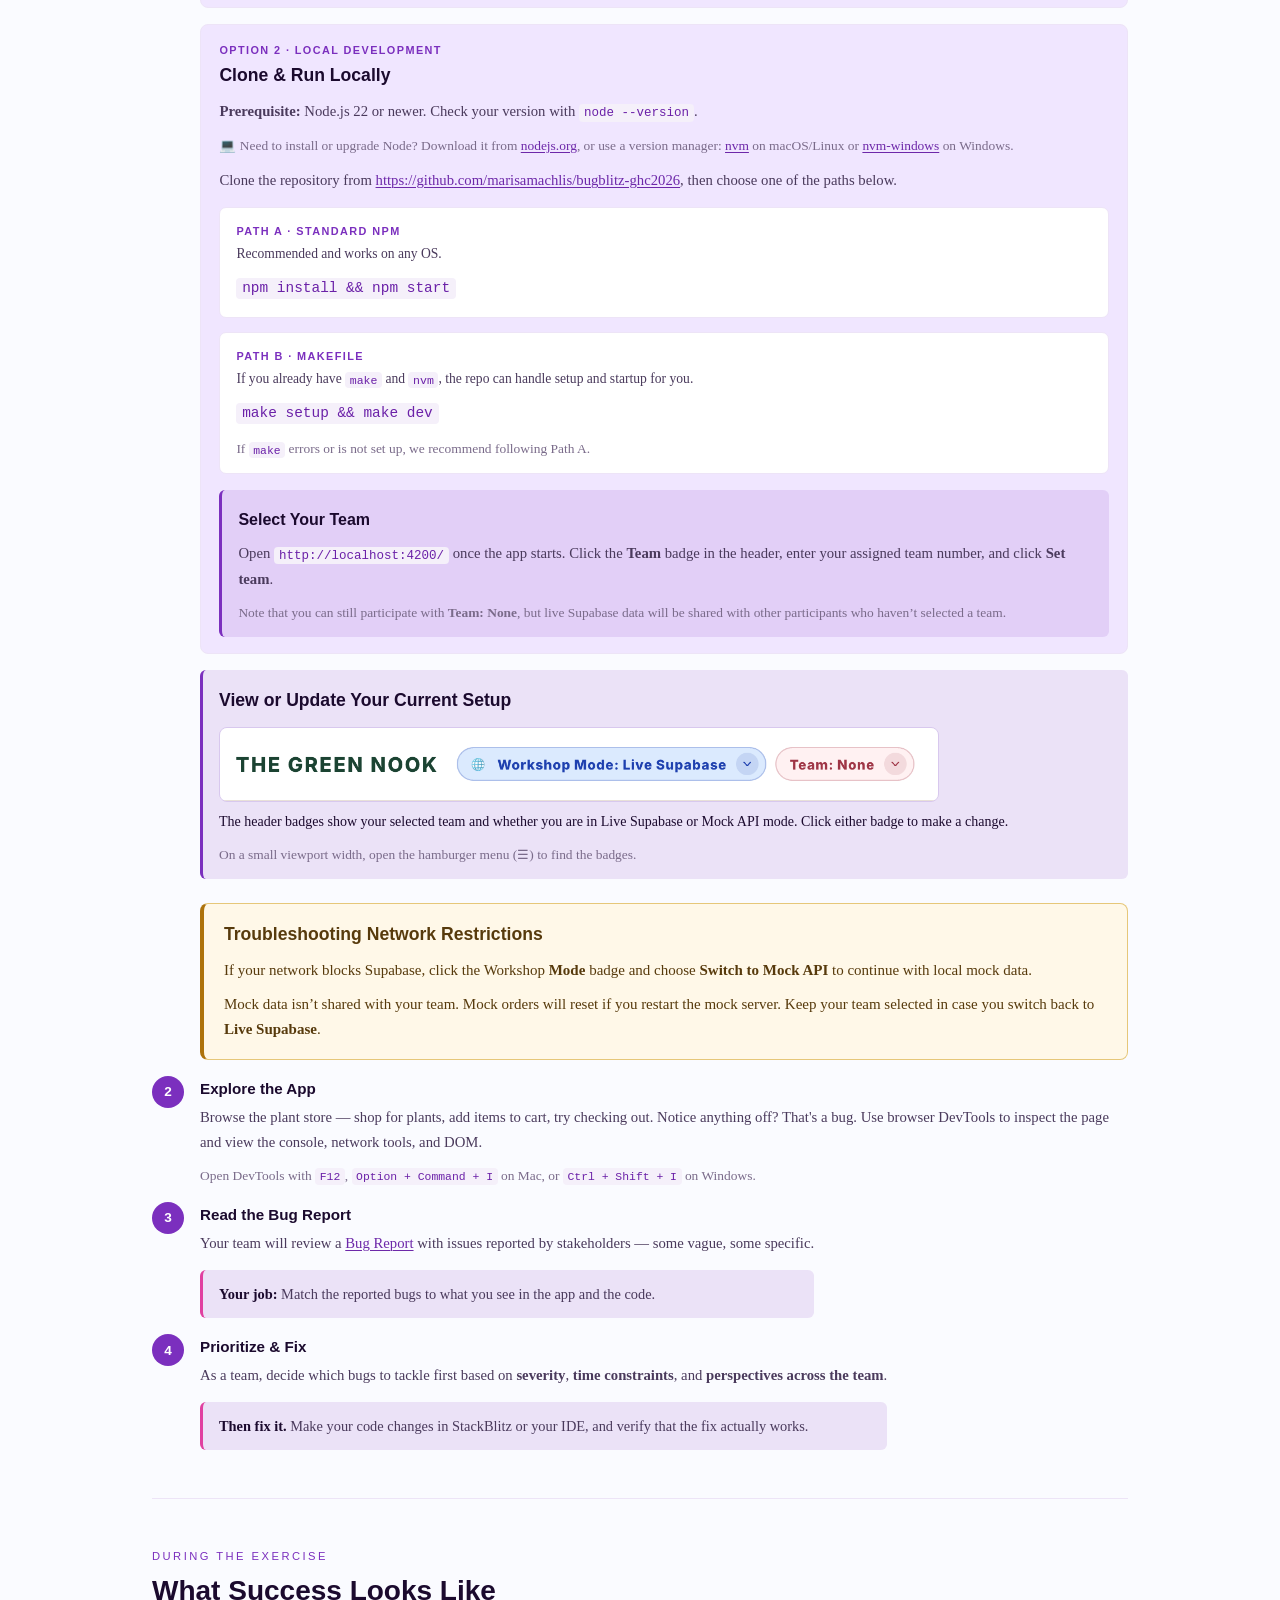
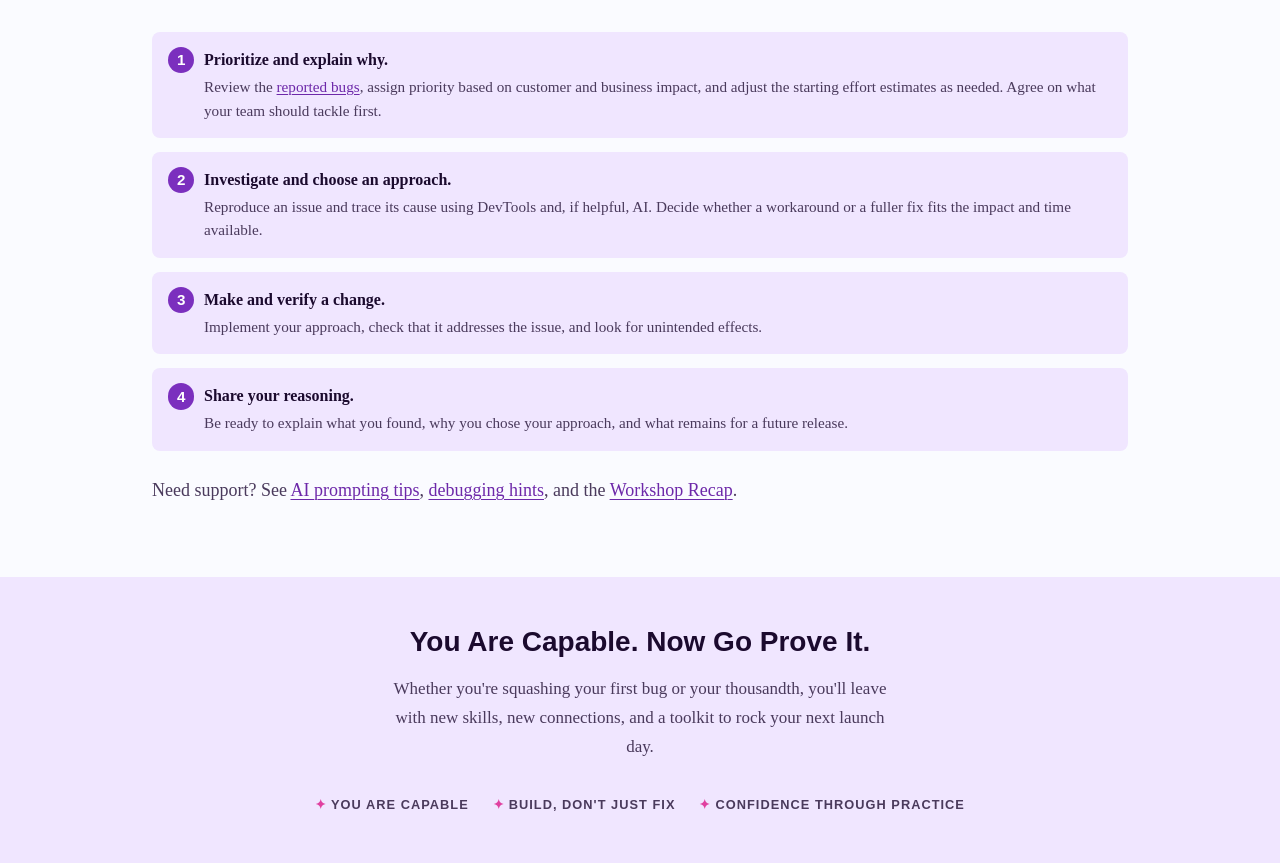
==== commit a785be15: "update the guide" ====
--- a/index.html
+++ b/index.html
@@ -146,7 +146,7 @@
             </p>
 
             <!-- Table Number Launcher -->
-            <div class="table-launcher">
+            <div class="table-launcher" id="team-workspace">
               <div class="table-launcher-row">
                 <label for="table-input">Table #:</label>
 
--- a/styles.css
+++ b/styles.css
@@ -554,6 +554,31 @@
     margin: 1.5rem 0;
   }
 
+  .triage-actions {
+    display: flex;
+    flex-wrap: wrap;
+    gap: 0.75rem;
+    margin: 1rem 0;
+  }
+
+  .triage-actions a {
+    display: inline-block;
+    padding: 0.65rem 1rem;
+    border: 1px solid var(--accent);
+    border-radius: 8px;
+    font-weight: 700;
+  }
+
+  .triage-matrix-heading {
+    font-family: var(--font-display);
+    font-size: 1rem;
+    font-weight: 700;
+    letter-spacing: 0.05em;
+    text-transform: uppercase;
+    color: var(--accent);
+    margin: 1.75rem 0 1rem;
+  }
+
   .triage-prompts h2,
   .exercise-goal h2 {
     font-family: var(--font-display);
@@ -569,7 +594,8 @@
     scroll-margin-top: 5rem;
   }
 
-  .triage-prompts ol {
+  .triage-prompts ol,
+  .exercise-goal ol {
     list-style: none;
     counter-reset: obj;
     padding: 0;
@@ -578,7 +604,8 @@
     gap: 0.85rem;
   }
 
-  .triage-prompts ol li {
+  .triage-prompts ol li,
+  .exercise-goal ol li {
     counter-increment: obj;
     position: relative;
     padding: 1rem 1.25rem 1rem 3.25rem;
@@ -589,7 +616,8 @@
     line-height: 1.55;
   }
 
-  .triage-prompts ol li::before {
+  .triage-prompts ol li::before,
+  .exercise-goal ol li::before {
     content: counter(obj);
     position: absolute;
     left: 1rem;
@@ -606,7 +634,8 @@
     place-items: center;
   }
 
-  .triage-prompts ol li strong {
+  .triage-prompts ol li strong,
+  .exercise-goal ol li strong {
     color: var(--text-primary);
     display: block;
     margin-bottom: 0.15rem;
@@ -1417,6 +1446,7 @@
 
   .filter-pills {
     display: flex;
+    align-items: center;
     gap: 0.35rem;
     flex-wrap: wrap;
   }
@@ -1429,6 +1459,7 @@
 
   .filter-selects {
     display: flex;
+    flex-wrap: wrap;
     gap: 0.5rem;
   }
 
@@ -1492,8 +1523,25 @@
   }
 
   .triage-table tbody tr.filtered-out {
-    opacity: 0.25;
-    transition: opacity 0.2s ease;
+    display: none !important;
+  }
+
+  #bug-directory-list .triage-table[hidden] { display: none !important; }
+  #bug-guide-empty .clear-filters-btn {
+    margin: 0.75rem 0 0;
+    padding: 0.5rem 0.85rem;
+    border: 1px solid var(--accent);
+    border-radius: 6px;
+    background: transparent;
+    font-style: normal;
+  }
+  #bug-guide-empty .clear-filters-btn:hover {
+    background: var(--accent-glow);
+    text-decoration: none;
+  }
+  #bug-guide-empty .clear-filters-btn:focus-visible {
+    outline: 2px solid var(--accent);
+    outline-offset: 3px;
   }
 
   .triage-table tbody tr.filtered-out .triage-value {
@@ -1509,7 +1557,50 @@
   .filter-status {
     font-size: 0.82rem;
     color: var(--text-secondary);
-    white-space: nowrap;
+    white-space: normal;
+  }
+
+  .filter-status.is-filtered {
+    padding: 0.75rem 1rem;
+    border-left: 3px solid var(--accent);
+    background: var(--surface);
+  }
+
+  .bug-filter-check {
+    display: inline-flex;
+    align-items: center;
+    gap: 0.5rem;
+    padding: 0.5rem 0.85rem;
+    border: 1px solid var(--border);
+    border-radius: 100px;
+    background: var(--card-bg);
+    color: var(--text-secondary);
+    font-size: 0.85rem;
+    font-weight: 700;
+    cursor: pointer;
+  }
+  .bug-filter-check input { margin: 0; accent-color: var(--accent); }
+  .bug-filter-check:has(input:checked) {
+    border-color: var(--accent);
+    background: color-mix(in srgb, var(--accent) 10%, var(--card-bg));
+    color: var(--accent);
+  }
+  .bug-filter-check:hover { border-color: var(--accent); }
+  .bug-filter-check:focus-within { outline: 2px solid var(--accent); outline-offset: 3px; }
+
+  #active-filter-summary:not([hidden]) { display: block; }
+  #starter-bugs-help[hidden] { display: none; }
+  #starter-bugs-help { flex-basis: 100%; margin: 0.5rem 0; }
+  .starter-bug-badge {
+    display: inline-block;
+    margin: 0.35rem 0.5rem;
+    padding: 0.2rem 0.5rem;
+    border: 1px solid var(--accent);
+    border-radius: 999px;
+    color: var(--accent);
+    font-size: 0.75rem;
+    font-weight: 700;
+    vertical-align: middle;
   }
 
   .filter-status strong {
@@ -2778,6 +2869,10 @@
     gap: 0.85rem;
   }
 
+  #exercise .objectives-list + .lead {
+    margin-top: 1.5rem;
+  }
+
   .objectives-list li {
     counter-increment: obj;
     position: relative;
@@ -3627,13 +3722,18 @@
 
 /* Optional, progressively disclosed help stays with its bug report. */
 @scope (html[data-page="bugs"]) {
-  /* Goal 2's summary shares the "Stuck?" banner style. */
+  /* Optional guidance shares the "Stuck?" banner style. */
   .hints-intro,
-  .exercise-goal p {
+  .exercise-tip {
     padding: 0.85rem 1rem;
     border-left: 3px solid var(--accent);
     background: var(--surface);
     color: var(--text-primary);
+  }
+
+  .exercise-goal ol + p,
+  .exercise-goal p + .exercise-tip {
+    margin-top: 1.5rem;
   }
 
   .bug-hints {
@@ -4015,12 +4115,42 @@
 }
 
 /* Bug report pop-up, opened from cards on the triage board (app.js). */
+html[data-page="bugs"] { scrollbar-gutter: stable; }
+html[data-page="bugs"].report-dialog-open,
+html[data-page="bugs"].report-dialog-open body { overflow: hidden; }
 @scope (html[data-page="bugs"]) {
+  .report-directory-header {
+    position: relative;
+    z-index: 3;
+    margin: -1.75rem -1.75rem 1rem;
+    padding: 1rem 3.75rem 1rem 1.75rem;
+    background: var(--card-bg);
+    border-bottom: 1px solid var(--border-light);
+    border-radius: 8px 8px 0 0;
+  }
+  .report-directory-header h3 { margin: 0; overflow-wrap: anywhere; }
+  .report-viewer:has(.report-directory-header) .bug-guide-card-header { padding-right: 0; }
+  @media (min-width: 901px) {
+    .report-directory-header { position: sticky; top: 0; }
+  }
   .report-dialog { width: min(46rem, calc(100vw - 2rem)); max-height: calc(100vh - 3rem); margin: auto; padding: 0; border: 0; border-radius: 10px; background: transparent; overflow: visible; }
   .report-dialog::backdrop { background: rgba(27, 10, 46, 0.5); }
-  .report-dialog-body { max-height: calc(100vh - 3rem); overflow-y: auto; border-radius: 10px; }
+  .report-dialog-body { max-height: calc(100vh - 3rem); overflow-y: auto; overscroll-behavior: contain; border-radius: 10px; }
   .report-dialog .bug-guide-card { margin: 0; box-shadow: 0 16px 48px rgba(0, 0, 0, 0.3); }
-  .report-dialog .bug-guide-card-header { padding-right: 2.25rem; }
+  .report-dialog-header {
+    position: sticky;
+    top: 0;
+    z-index: 3;
+    margin: -1.75rem -1.75rem 1rem;
+    padding: 1rem 3.75rem 0.85rem 1.75rem;
+    background: var(--card-bg);
+    border-bottom: 1px solid var(--border-light);
+    border-radius: 8px 8px 0 0;
+  }
+  .report-dialog-header h3 { margin: 0 0 0.5rem; overflow-wrap: anywhere; }
+  .report-dialog .bug-guide-card-header { padding-right: 0; margin-bottom: 0; }
+  .report-dialog-header .starter-bug-badge { margin: 0; }
+  .report-dialog-header .report-viewer-dismiss { top: 0.85rem; right: 0.85rem; }
   .report-dialog .bug-guide-card-footer { align-items: center; gap: 1rem; }
   .report-dialog-open-list { margin-right: auto; padding: 0; border: 0; background: none; font: inherit; font-size: 0.9rem; font-weight: 700; color: var(--accent-link, var(--accent)); text-decoration: underline; text-underline-offset: 0.2em; cursor: pointer; }
   .report-dialog-open-list:focus-visible { outline: 2px solid var(--accent); outline-offset: 2px; }
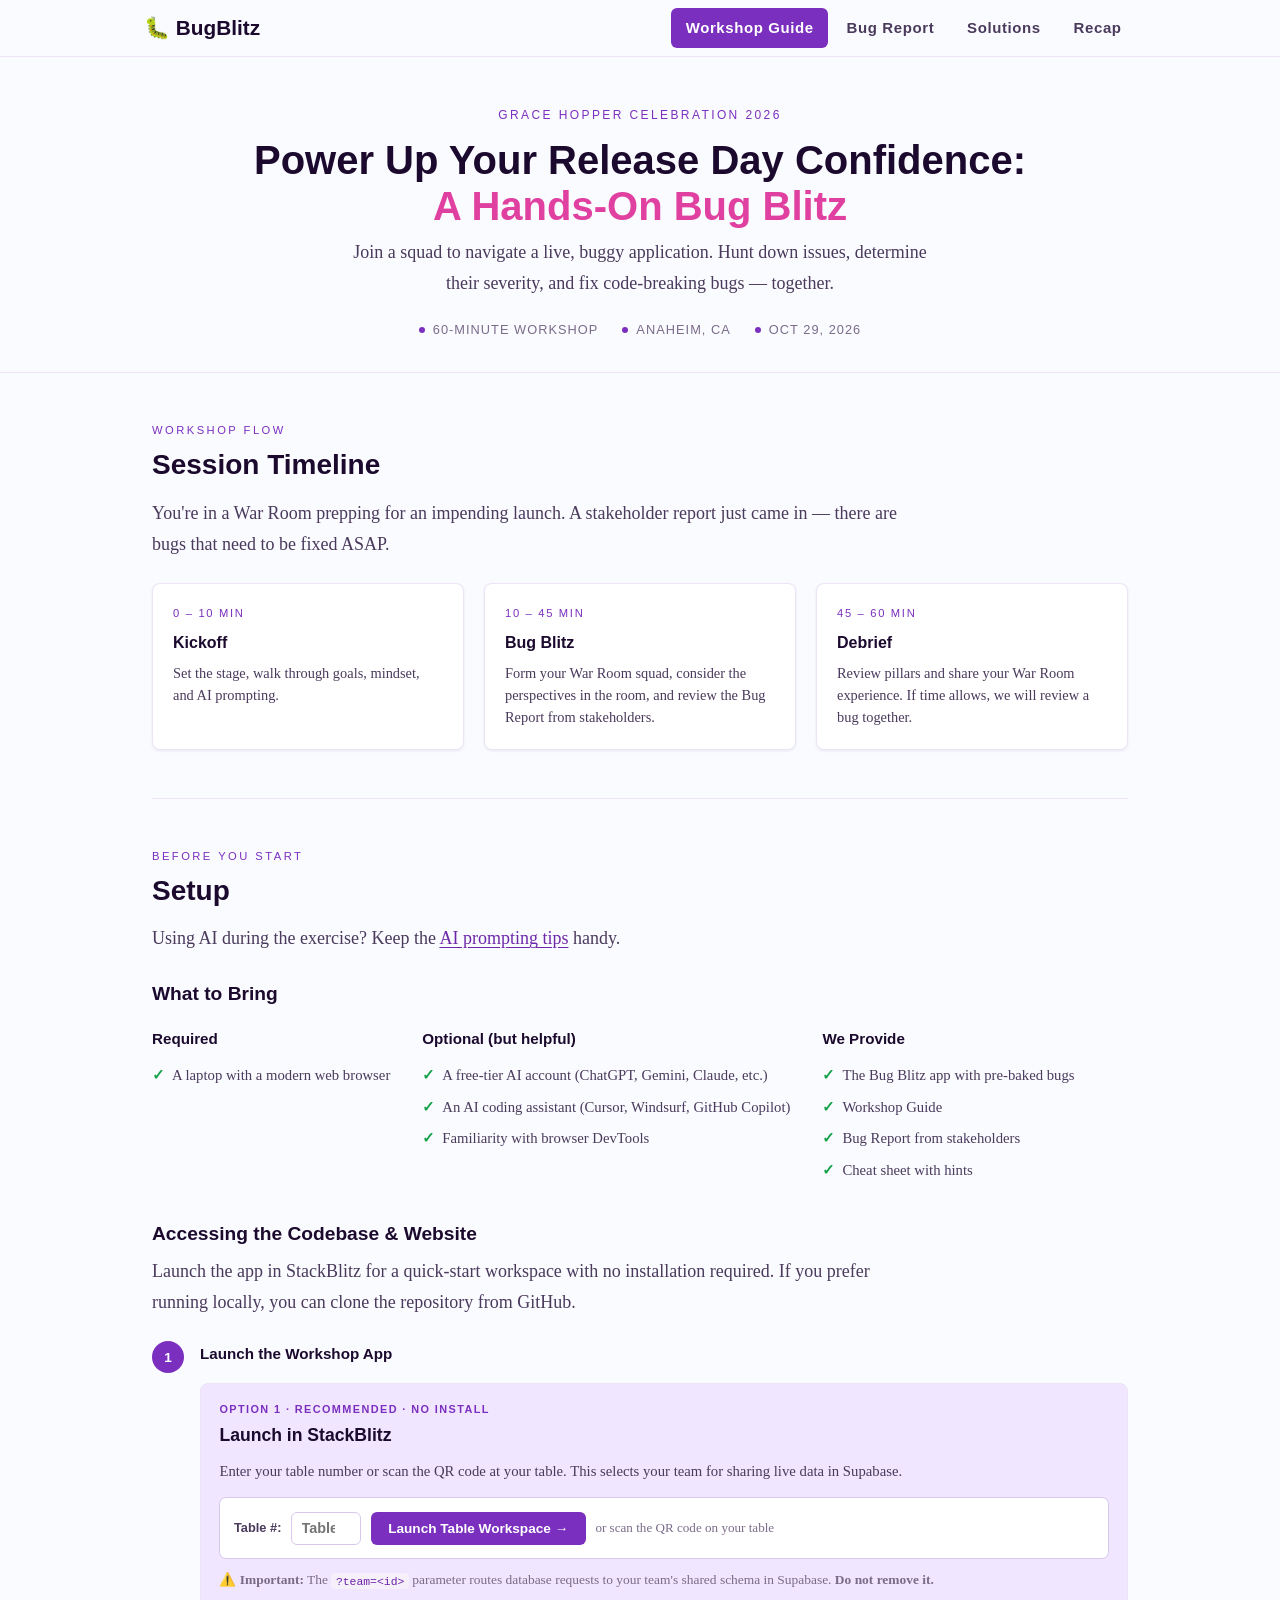
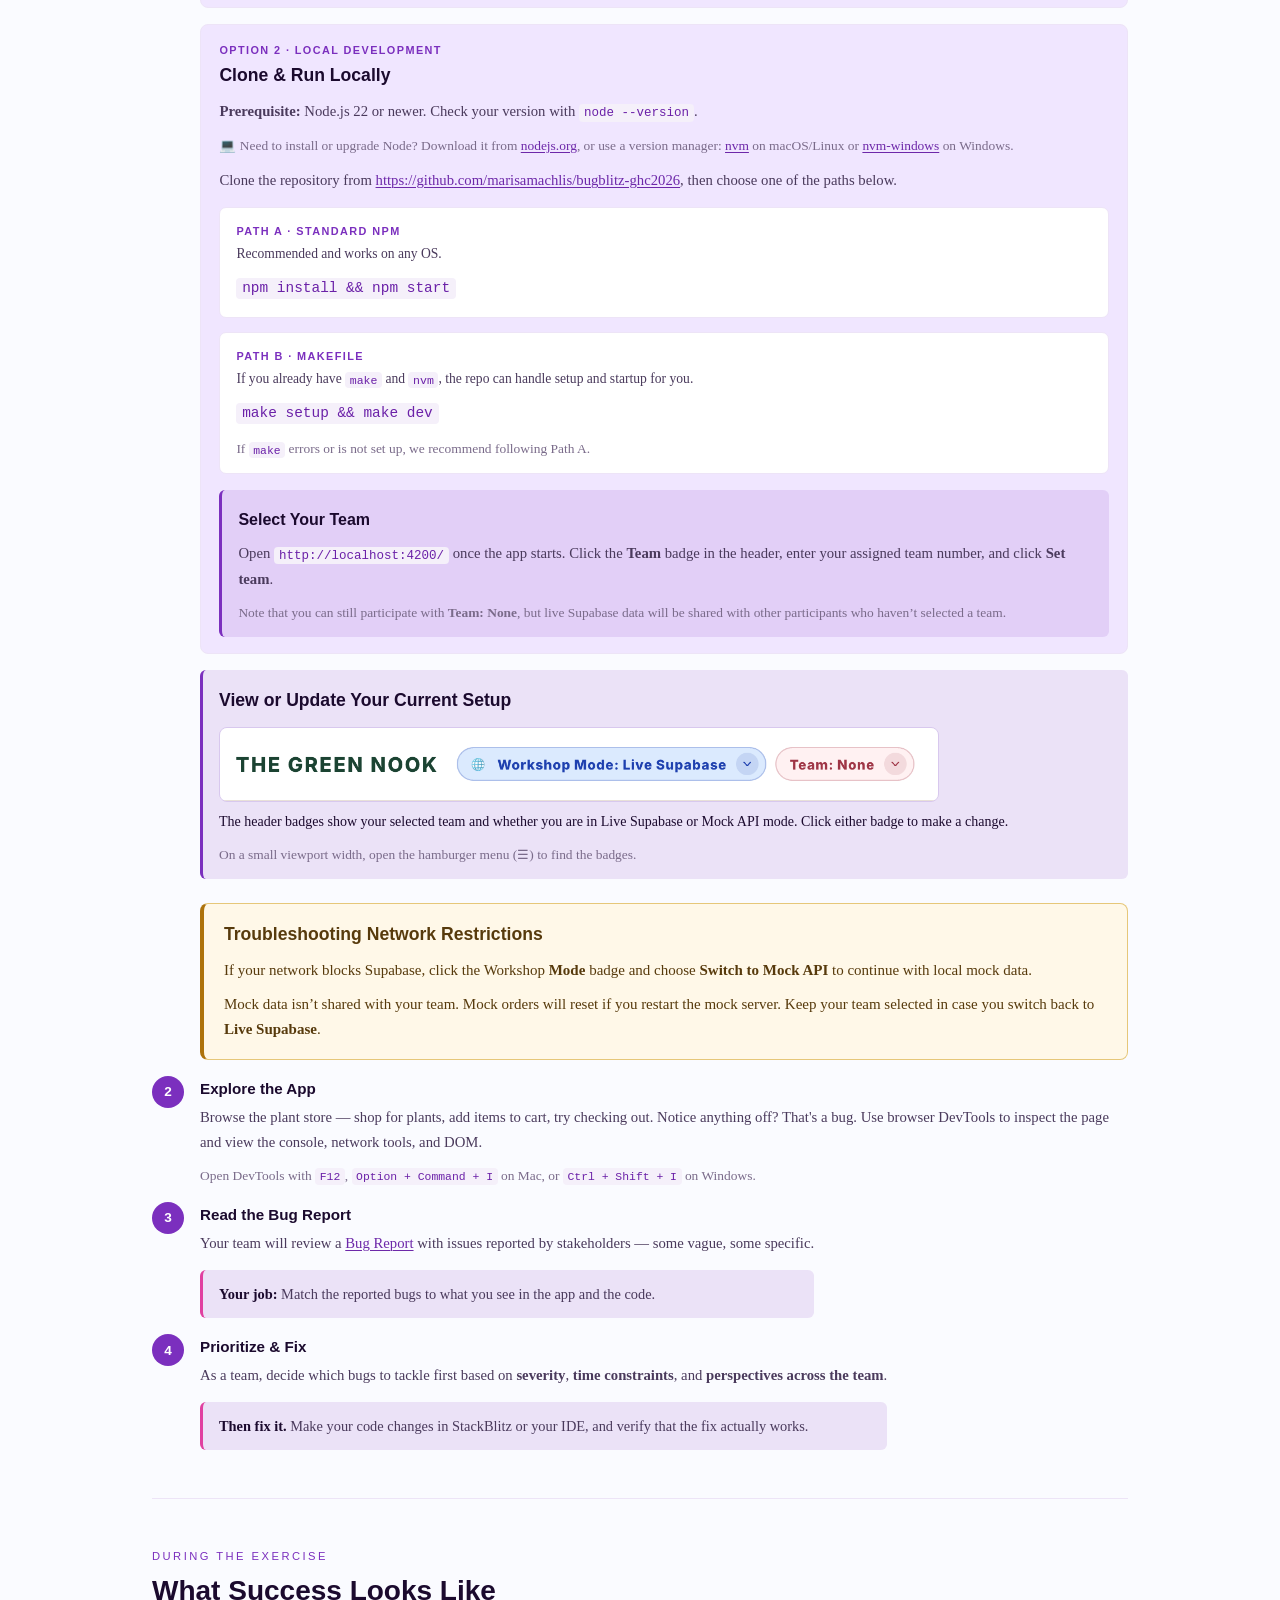
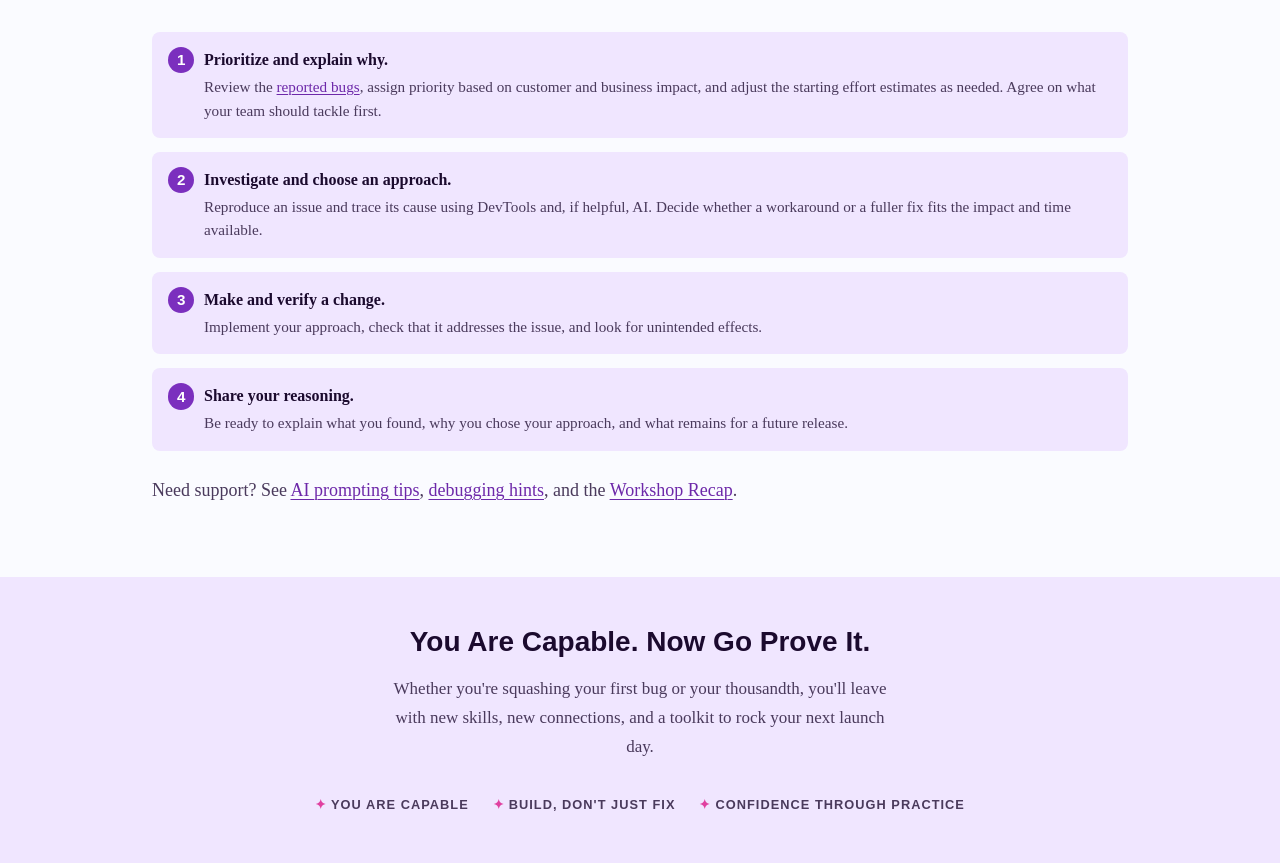
==== commit ef21c32f: "update placeholder table #" ====
--- a/index.html
+++ b/index.html
@@ -155,7 +155,7 @@
                   type="number" 
                   min="1" 
                   max="50"
-                  value="1" 
+                  placeholder="Table #"
                   aria-describedby="table-input-error"
                 />
 
--- a/styles.css
+++ b/styles.css
@@ -12,6 +12,9 @@
     --text-secondary: #4A3A5C;
     --text-muted: #7A6B8A;
     --accent: #7B2FBE;
+    --accent-text: #7B2FBE;
+    --accent-fill: #7B2FBE;
+    --accent-fill-border: #7B2FBE;
     --accent-bright: #E040A0;
     --accent-glow: rgba(123, 47, 190, 0.12);
     --border: #D8C8EE;
@@ -25,30 +28,37 @@
 
   @media (prefers-color-scheme: dark) {
   :scope:not([data-theme="light"]) {
-    --ground: #0D0815;
-    --surface: #1A1230;
+    --ground: #111014;
+    --surface: #19171E;
     --text-primary: #F0E6FF;
-    --accent: #A855F7;
-    --accent-bright: #F472B6;
+    --accent: #D1A4FF;
+    --accent-text: #D1A4FF;
+    --code-accent: var(--accent-text);
+    --accent-fill: #65438A;
+    --accent-fill-border: #8963B3;
+    --accent-bright: #D99BBD;
     --accent-glow: rgba(168, 85, 247, 0.15);
-    --border: #2D2050;
-    --border-light: #251A40;
-    --card-bg: #161028;
+    --border: #38323F;
+    --border-light: #38323F;
+    --card-bg: #19171E;
     --card-shadow: rgba(0, 0, 0, 0.3);
-    --code-accent: #C084FC;
   }
 }
 
   :scope[data-theme="dark"] {
-    --ground: #0D0815;
-    --surface: #1A1230;
+    --ground: #111014;
+    --surface: #19171E;
     --text-primary: #F0E6FF;
-    --accent: #A855F7;
-    --accent-bright: #F472B6;
+    --accent: #D1A4FF;
+    --accent-text: #D1A4FF;
+    --code-accent: var(--accent-text);
+    --accent-fill: #65438A;
+    --accent-fill-border: #8963B3;
+    --accent-bright: #D99BBD;
     --accent-glow: rgba(168, 85, 247, 0.15);
-    --border: #2D2050;
-    --border-light: #251A40;
-    --card-bg: #161028;
+    --border: #38323F;
+    --border-light: #38323F;
+    --card-bg: #19171E;
     --card-shadow: rgba(0, 0, 0, 0.3);
   }
 
@@ -217,7 +227,7 @@
 }
 
 .effort-matrix td.quick-win {
-  background: #6b21a8;
+  background: #8540B5;
   color: #ffffff;
   font-weight: 600;
 }
@@ -625,7 +635,7 @@
     width: 1.65rem;
     height: 1.65rem;
     border-radius: 50%;
-    background: var(--accent);
+    background: var(--accent-fill);
     color: #ffffff;
     font-family: var(--font-display);
     font-weight: 700;
@@ -769,6 +779,20 @@
   .needs-triage.drop-target {
     border-radius: 6px;
     box-shadow: inset 0 0 0 2px var(--accent);
+  }
+
+  .triage-board td.quick-win.drop-target {
+    box-shadow: inset 0 0 0 3px #2E0A4F, inset 0 0 0 4px #E9D5FF;
+  }
+
+  :scope[data-theme="dark"] .triage-board td.quick-win.drop-target {
+    box-shadow: inset 0 0 0 3px #E9D5FF;
+  }
+
+  @media (prefers-color-scheme: dark) {
+    :scope:not([data-theme="light"]) .triage-board td.quick-win.drop-target {
+      box-shadow: inset 0 0 0 3px #E9D5FF;
+    }
   }
 
   .board-tile>a {
@@ -914,7 +938,7 @@
   }
 
   .bug-guide-filter.active {
-    background: var(--accent);
+    background: var(--accent-fill);
     border-color: var(--accent);
     color: #fff;
   }
@@ -1138,13 +1162,13 @@
   }
 
   .solution-link:hover {
-    background: var(--accent);
+    background: var(--accent-fill);
     color: #fff;
   }
 
   /* Dark Mode Overrides for softer contrast */
   :scope[data-theme="dark"] .bug-guide-card .workshop-prompt {
-    background: rgba(168, 85, 247, 0.07);
+    background: var(--surface);
     /* Dimmed glow from 0.15 to 0.07 opacity */
     border-left-color: var(--accent-link, var(--accent));
     color: var(--text-secondary);
@@ -1158,7 +1182,7 @@
 
   @media (prefers-color-scheme: dark) {
     :scope:not([data-theme="light"]) .bug-guide-card .workshop-prompt {
-      background: rgba(168, 85, 247, 0.07);
+      background: var(--surface);
       border-left-color: var(--accent-link, var(--accent));
       color: var(--text-secondary);
     }
@@ -1591,16 +1615,28 @@
   #active-filter-summary:not([hidden]) { display: block; }
   #starter-bugs-help[hidden] { display: none; }
   #starter-bugs-help { flex-basis: 100%; margin: 0.5rem 0; }
-  .starter-bug-badge {
+  .starter-bug-badge.toc-tag,
+  .starter-bug-badge.bug-guide-card-type {
     display: inline-block;
-    margin: 0.35rem 0.5rem;
-    padding: 0.2rem 0.5rem;
+    margin: 0;
+    background: var(--accent-fill);
+    color: #FFFFFF;
     border: 1px solid var(--accent);
-    border-radius: 999px;
-    color: var(--accent);
-    font-size: 0.75rem;
-    font-weight: 700;
     vertical-align: middle;
+  }
+
+  :scope[data-theme="dark"] .starter-bug-badge.toc-tag,
+  :scope[data-theme="dark"] .starter-bug-badge.bug-guide-card-type {
+    background: var(--accent-fill);
+    border-color: var(--accent-fill-border);
+  }
+
+  @media (prefers-color-scheme: dark) {
+    :scope:not([data-theme="light"]) .starter-bug-badge.toc-tag,
+    :scope:not([data-theme="light"]) .starter-bug-badge.bug-guide-card-type {
+      background: var(--accent-fill);
+      border-color: var(--accent-fill-border);
+    }
   }
 
   .filter-status strong {
@@ -1665,14 +1701,14 @@
   @media (prefers-color-scheme: dark) {
     :scope:not([data-theme="light"]) {
       /* Use a brighter purple/pink in dark mode for a higher contrast ratio */
-      --accent-link: #D8B4FE;
+      --accent-link: var(--accent-text);
       --text-muted: #A190B8;
       /* Slightly lighter muted text for better readability */
     }
 }
 
   :scope[data-theme="dark"] {
-    --accent-link: #D8B4FE;
+    --accent-link: var(--accent-text);
     --text-muted: #A190B8;
   }
 
@@ -1812,7 +1848,7 @@
 .close-drawer-btn:hover,
 .close-drawer-btn:focus-visible {
   border-color: var(--accent);
-  background: var(--accent);
+  background: var(--accent-fill);
   color: #ffffff;
 }
 
@@ -2047,7 +2083,7 @@
     --surface-alt: #221845;
     --text-secondary: #D6CBE5;
     --text-muted: #A190B8;
-    --setup-glow: #161028;
+    --setup-glow: var(--surface);
     --severity-critical: #FF6B7A;
     --severity-major: #FFB84D;
     --severity-minor: #38D9D2;
@@ -2060,8 +2096,8 @@
     --role-design: #F0A3CF;
     --code-bg: #0a0518c2;
     --success: #4ADE80;
-    --accent-link: #D8B4FE;
-    --accent-text: #F0E6FF;
+    --accent-link: var(--accent-text);
+    --accent-text: #D1A4FF;
   }
 }
 
@@ -2070,7 +2106,7 @@
     --surface-alt: #221845;
     --text-secondary: #D6CBE5;
     --text-muted: #A190B8;
-    --setup-glow: #161028;
+    --setup-glow: var(--surface);
     --severity-critical: #FF6B7A;
     --severity-major: #FFB84D;
     --severity-minor: #38D9D2;
@@ -2081,11 +2117,11 @@
     --role-director: #C084FC;
     --role-support: #FFB454;
     --role-design: #F0A3CF;
-    --code-accent: #C084FC;
+    --code-accent: var(--accent-text);
     --code-bg: #0a0518c2;
     --success: #4ADE80;
-    --accent-link: #D8B4FE;
-    --accent-text: #F0E6FF;
+    --accent-link: var(--accent-text);
+    --accent-text: #D1A4FF;
   }
 
   /* ── Global link treatment ── */
@@ -2176,7 +2212,7 @@
     width: 6px;
     height: 6px;
     border-radius: 50%;
-    background: var(--accent);
+    background: var(--accent-fill);
     margin-right: 0.5rem;
     vertical-align: middle;
   }
@@ -2558,7 +2594,7 @@
     display: flex;
     align-items: center;
     justify-content: center;
-    background: var(--accent);
+    background: var(--accent-fill);
     color: #fff;
     font-family: var(--font-display);
     font-size: 0.85rem;
@@ -2844,7 +2880,7 @@
   }
 
   .effort-matrix td.quick-win {
-    background: var(--accent);
+    background: var(--accent-fill);
     color: #ffffff;
     font-weight: 600;
   }
@@ -2892,7 +2928,7 @@
     width: 1.65rem;
     height: 1.65rem;
     border-radius: 50%;
-    background: var(--accent);
+    background: var(--accent-fill);
     color: #ffffff;
     font-family: var(--font-display);
     font-weight: 700;
@@ -3094,7 +3130,7 @@
   }
 
   .bug-guide-filter.active {
-    background: var(--accent);
+    background: var(--accent-fill);
     border-color: var(--accent);
     color: #fff;
   }
@@ -3300,7 +3336,7 @@
 }
 
 .table-launcher-row button {
-  background: var(--accent);
+  background: var(--accent-fill);
   color: #ffffff;
   font-family: var(--font-display);
   font-size: 0.85rem;
@@ -3419,16 +3455,23 @@
 .setup-step-content .setup-troubleshooting p:last-child { margin-bottom: 0; }
 
 :scope[data-theme="dark"] .setup-troubleshooting {
-  background: #2b2114;
-  color: #f4d9a5;
-  border-color: #80612e;
+  background: var(--surface);
+  color: var(--text-secondary);
+  border-color: #C89B73;
+}
+
+:scope[data-theme="dark"] .setup-step-content .setup-troubleshooting h4 {
+  color: var(--text-primary);
 }
 
 @media (prefers-color-scheme: dark) {
   :scope:not([data-theme="light"]) .setup-troubleshooting {
-    background: #2b2114;
-    color: #f4d9a5;
-    border-color: #80612e;
+    background: var(--surface);
+    color: var(--text-secondary);
+    border-color: #C89B73;
+  }
+  :scope:not([data-theme="light"]) .setup-step-content .setup-troubleshooting h4 {
+    color: var(--text-primary);
   }
 }
 
@@ -3537,7 +3580,7 @@
     --diff-add-text: #86EFAC;
     --diff-remove-bg: #2A0F13;
     --diff-remove-text: #FCA5A5;
-    --code-accent: #C084FC;
+    --code-accent: var(--accent-text);
   }
 
   *, *::before, *::after { box-sizing: border-box; margin: 0; padding: 0; }
@@ -3605,7 +3648,7 @@
      "View full solution" pill. */
   .solution-footer { display: flex; justify-content: flex-end; margin-top: 1.5rem; padding-top: 1rem; border-top: 1px solid var(--border-light); }
   .solution-footer-link { font-family: var(--font-display); font-size: 0.75rem; font-weight: 700; letter-spacing: 0.1em; text-transform: uppercase; color: var(--accent); text-decoration: none; padding: 0.5rem 1rem; border: 1px solid var(--accent); border-radius: 100px; transition: background-color 0.15s ease, color 0.15s ease; }
-  .solution-footer-link:hover { background: var(--accent); color: #ffffff; }
+  .solution-footer-link:hover { background: var(--accent-fill); color: #ffffff; }
   .solution-footer-link:focus-visible { outline: 2px solid var(--accent); outline-offset: 2px; }
 
   /* Link to this solution's own bug in the Bug Report. */
@@ -3641,19 +3684,19 @@
   }
 
   :scope[data-theme="dark"] .notice {
-    background: rgba(168, 85, 247, 0.08); /* Softened glow */
+    background: var(--surface);
   }
 
   @media (prefers-color-scheme: dark) {
     :scope:not([data-theme="light"]) {
       /* Use a brighter purple/pink in dark mode for a higher contrast ratio */
-      --accent-link: #D8B4FE;
+      --accent-link: var(--accent-text);
       --text-muted: #A190B8; /* Slightly lighter muted text for better readability */
     }
 }
 
   :scope[data-theme="dark"] {
-    --accent-link: #D8B4FE;
+    --accent-link: var(--accent-text);
     --text-muted: #A190B8;
   }
 
@@ -3801,14 +3844,14 @@
   }
 
   :scope[data-theme="dark"] .exercise-notice {
-    --notice-bg: #302414;
+    --notice-bg: var(--surface);
     --notice-border: #dca642;
     --notice-text: #ffe1a3;
   }
 
   @media (prefers-color-scheme: dark) {
     :scope:not([data-theme="light"]) .exercise-notice {
-      --notice-bg: #302414;
+      --notice-bg: var(--surface);
       --notice-border: #dca642;
       --notice-text: #ffe1a3;
     }
@@ -3933,7 +3976,7 @@
 
   .collapse-all { font-family: var(--font-display); font-size: 0.75rem; font-weight: 700; letter-spacing: 0.08em; text-transform: uppercase; padding: 0.4rem 0.9rem; border: 1px solid var(--accent); border-radius: 999px; background: transparent; color: var(--accent); cursor: pointer; }
 
-  .collapse-all:hover { background: var(--accent); color: var(--card-bg); }
+  .collapse-all:hover { background: var(--accent-fill); color: var(--card-bg); }
 
   .collapse-toggle { display: flex; align-items: center; justify-content: space-between; gap: 1rem; width: 100%; padding: 0; border: 0; background: none; font: inherit; color: inherit; text-align: left; cursor: pointer; }
 
@@ -3993,7 +4036,7 @@
 @scope (html[data-page="bugs"]) {
   .has-viewer-tip { position: relative; }
   /* Floats over the column header, just above the first bug title. */
-  .viewer-tip { position: absolute; z-index: 5; left: var(--tip-offset, 3rem); bottom: calc(100% - 0.35rem); display: flex; align-items: center; gap: 0.5rem; width: max-content; max-width: min(22rem, 90vw); margin: 0; padding: 0.5rem 0.5rem 0.5rem 0.85rem; background: var(--accent); color: #ffffff; border-radius: 8px; font-size: 0.85rem; line-height: 1.4; box-shadow: 0 2px 8px var(--card-shadow); }
+  .viewer-tip { position: absolute; z-index: 5; left: var(--tip-offset, 3rem); bottom: calc(100% - 0.35rem); display: flex; align-items: center; gap: 0.5rem; width: max-content; max-width: min(22rem, 90vw); margin: 0; padding: 0.5rem 0.5rem 0.5rem 0.85rem; background: var(--accent-fill); color: #ffffff; border-radius: 8px; font-size: 0.85rem; line-height: 1.4; box-shadow: 0 2px 8px var(--card-shadow); }
   /* Speech-bubble pointer toward the titles below. */
   .viewer-tip::after { content: ''; position: absolute; left: 1.25rem; bottom: -0.4rem; width: 0.8rem; height: 0.8rem; background: inherit; transform: rotate(45deg); }
   .viewer-tip-close { flex: none; display: grid; place-items: center; width: 1.6rem; height: 1.6rem; padding: 0; border: 0; border-radius: 50%; background: transparent; color: inherit; font: inherit; font-size: 1rem; line-height: 1; cursor: pointer; }
@@ -4022,7 +4065,7 @@
   .page-nav-list { display: flex; align-items: center; gap: 0.25rem; margin: 0; padding: 0; list-style: none; }
   .page-nav-item { position: relative; display: flex; align-items: center; border-radius: 6px; }
   .page-nav-item > a { display: inline-flex; align-items: center; min-height: 40px; padding: 0.45rem 0.9rem; border-radius: 6px; font-family: var(--font-display); font-size: 0.9375rem; font-weight: 700; letter-spacing: 0.04em; color: var(--text-secondary); text-decoration: none; white-space: nowrap; transition: background-color 0.15s ease, color 0.15s ease; }
-  .page-nav-item > a[aria-current="page"] { background: var(--accent); color: #ffffff; }
+  .page-nav-item > a[aria-current="page"] { background: var(--accent-fill); color: #ffffff; }
   .page-nav-item:not(:has(> a[aria-current])):hover, .page-nav-item.has-menu:focus-within { background: var(--surface); }
   .page-nav-item:hover > a:not([aria-current]), .page-nav-item.has-menu:focus-within > a { color: var(--text-primary); }
 
@@ -4055,7 +4098,20 @@
   .site-header .section-nav a { order: 2; flex: none; padding: 0.35rem 0.9rem; border: 1px solid var(--border); border-radius: 999px; background: var(--card-bg); font-size: 0.85rem; font-weight: 700; letter-spacing: 0.04em; text-transform: none; color: var(--accent); }
   .site-header .section-nav a:hover { border-color: var(--accent); color: var(--accent); background: var(--card-bg); }
   .site-header .section-nav a:focus-visible { outline: 2px solid var(--accent); outline-offset: 2px; border-color: var(--accent); }
-  .site-header .section-nav a[aria-current="location"] { background: var(--accent); border-color: var(--accent); color: #ffffff; }
+  .site-header .section-nav a[aria-current="location"] { background: var(--accent-fill); border-color: var(--accent); color: #ffffff; }
+
+  :scope[data-theme="dark"] .site-header .section-nav a[aria-current="location"] {
+    background: var(--accent-fill);
+    border-color: var(--accent-fill-border);
+    color: #ffffff;
+  }
+  @media (prefers-color-scheme: dark) {
+    :scope:not([data-theme="light"]) .site-header .section-nav a[aria-current="location"] {
+      background: var(--accent-fill);
+      border-color: var(--accent-fill-border);
+      color: #ffffff;
+    }
+  }
 
   /* Phones: the chips collapse into a dropdown (set up by app.js). */
   .section-nav-toggle { display: none; }
@@ -4159,3 +4215,31 @@
     .report-dialog-body { max-height: calc(100vh - 1rem); }
   }
 }
+
+/* Dark-mode guidance shares one surface; borders carry its accent. */
+@scope (html[data-page]) {
+  :scope[data-theme="dark"] .effort-matrix td.quick-win {
+    background: var(--accent-fill);
+    color: #ffffff;
+  }
+  :scope[data-theme="dark"] :is(.setup-callout, .notice, .hints-intro, .exercise-tip, .bug-hints, .bug-guide-card .workshop-prompt, .viewer-tip) {
+    background: var(--surface);
+  }
+  :scope[data-theme="dark"] .viewer-tip {
+    border: 1px solid var(--accent-fill-border);
+    border-left: 3px solid var(--accent);
+  }
+  @media (prefers-color-scheme: dark) {
+    :scope:not([data-theme="light"]) .effort-matrix td.quick-win {
+      background: var(--accent-fill);
+      color: #ffffff;
+    }
+    :scope:not([data-theme="light"]) :is(.setup-callout, .notice, .hints-intro, .exercise-tip, .bug-hints, .bug-guide-card .workshop-prompt, .viewer-tip) {
+      background: var(--surface);
+    }
+    :scope:not([data-theme="light"]) .viewer-tip {
+      border: 1px solid var(--accent-fill-border);
+      border-left: 3px solid var(--accent);
+    }
+  }
+}
